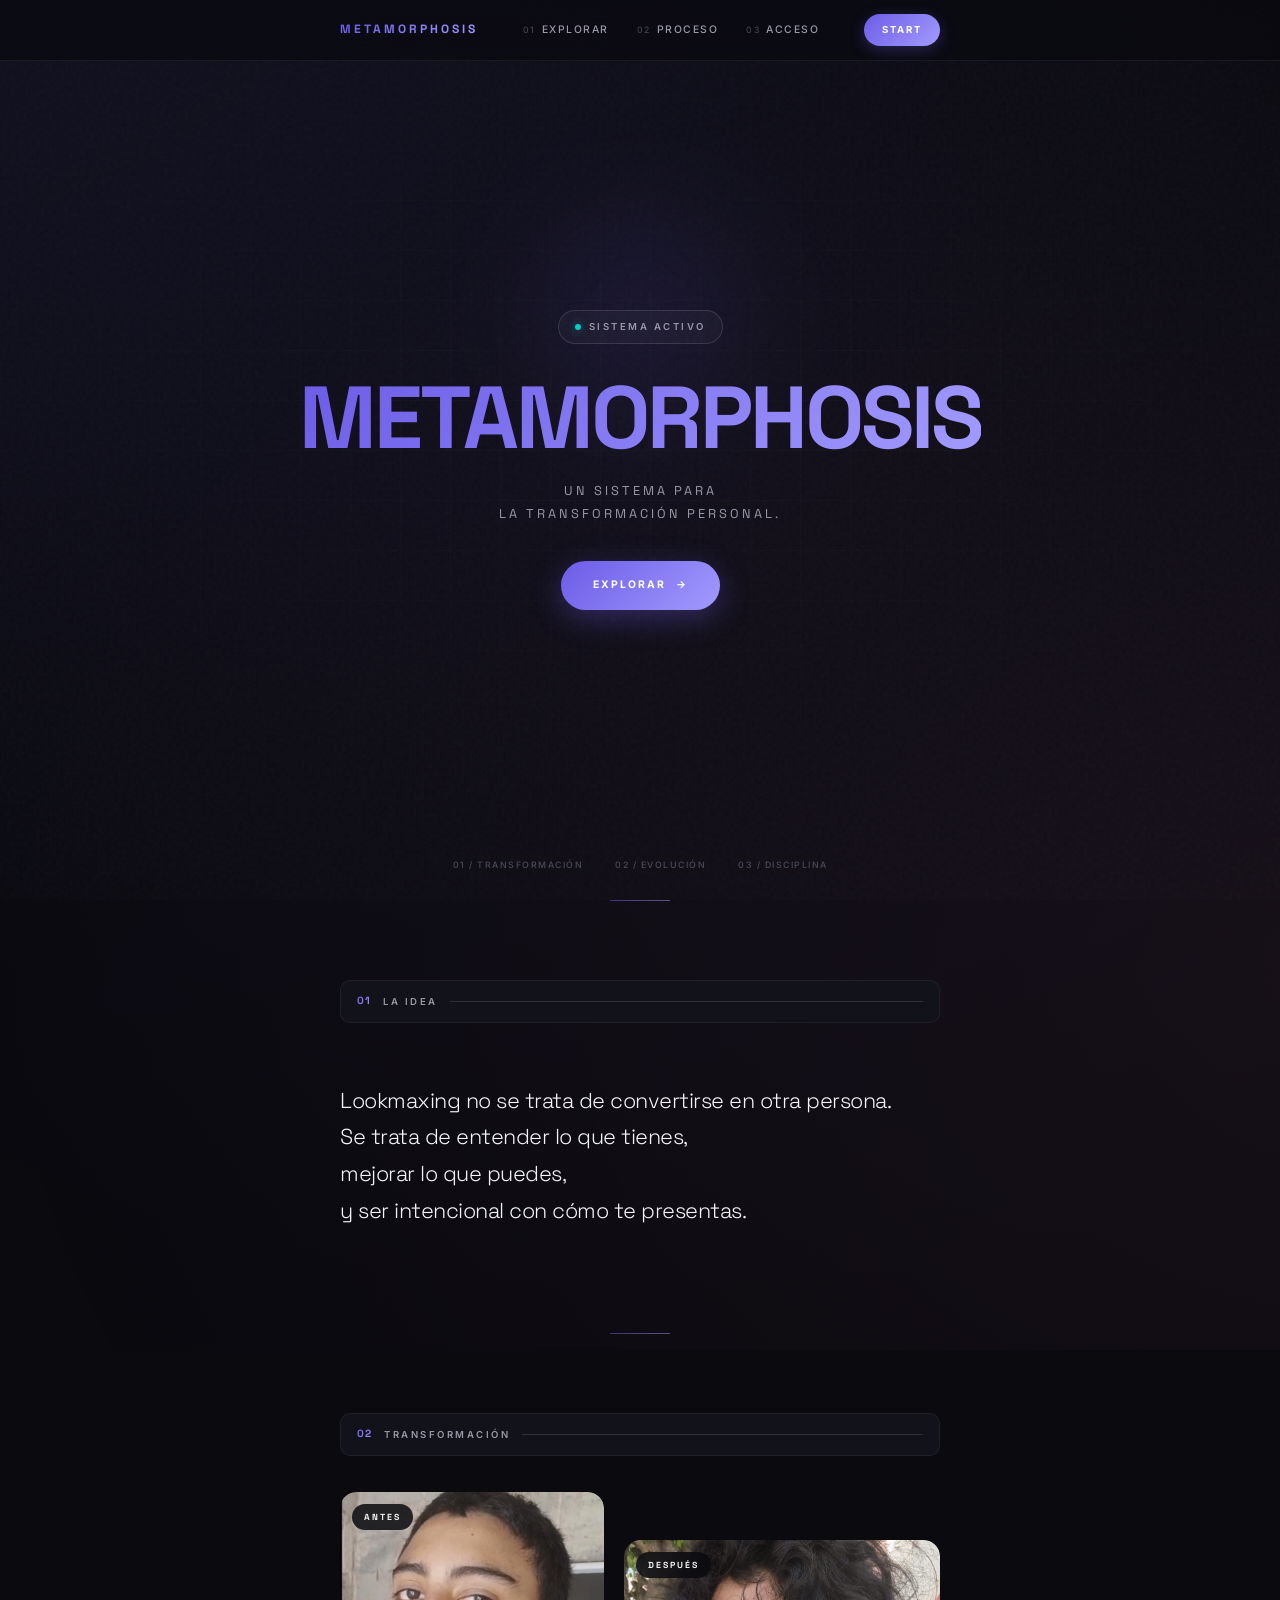
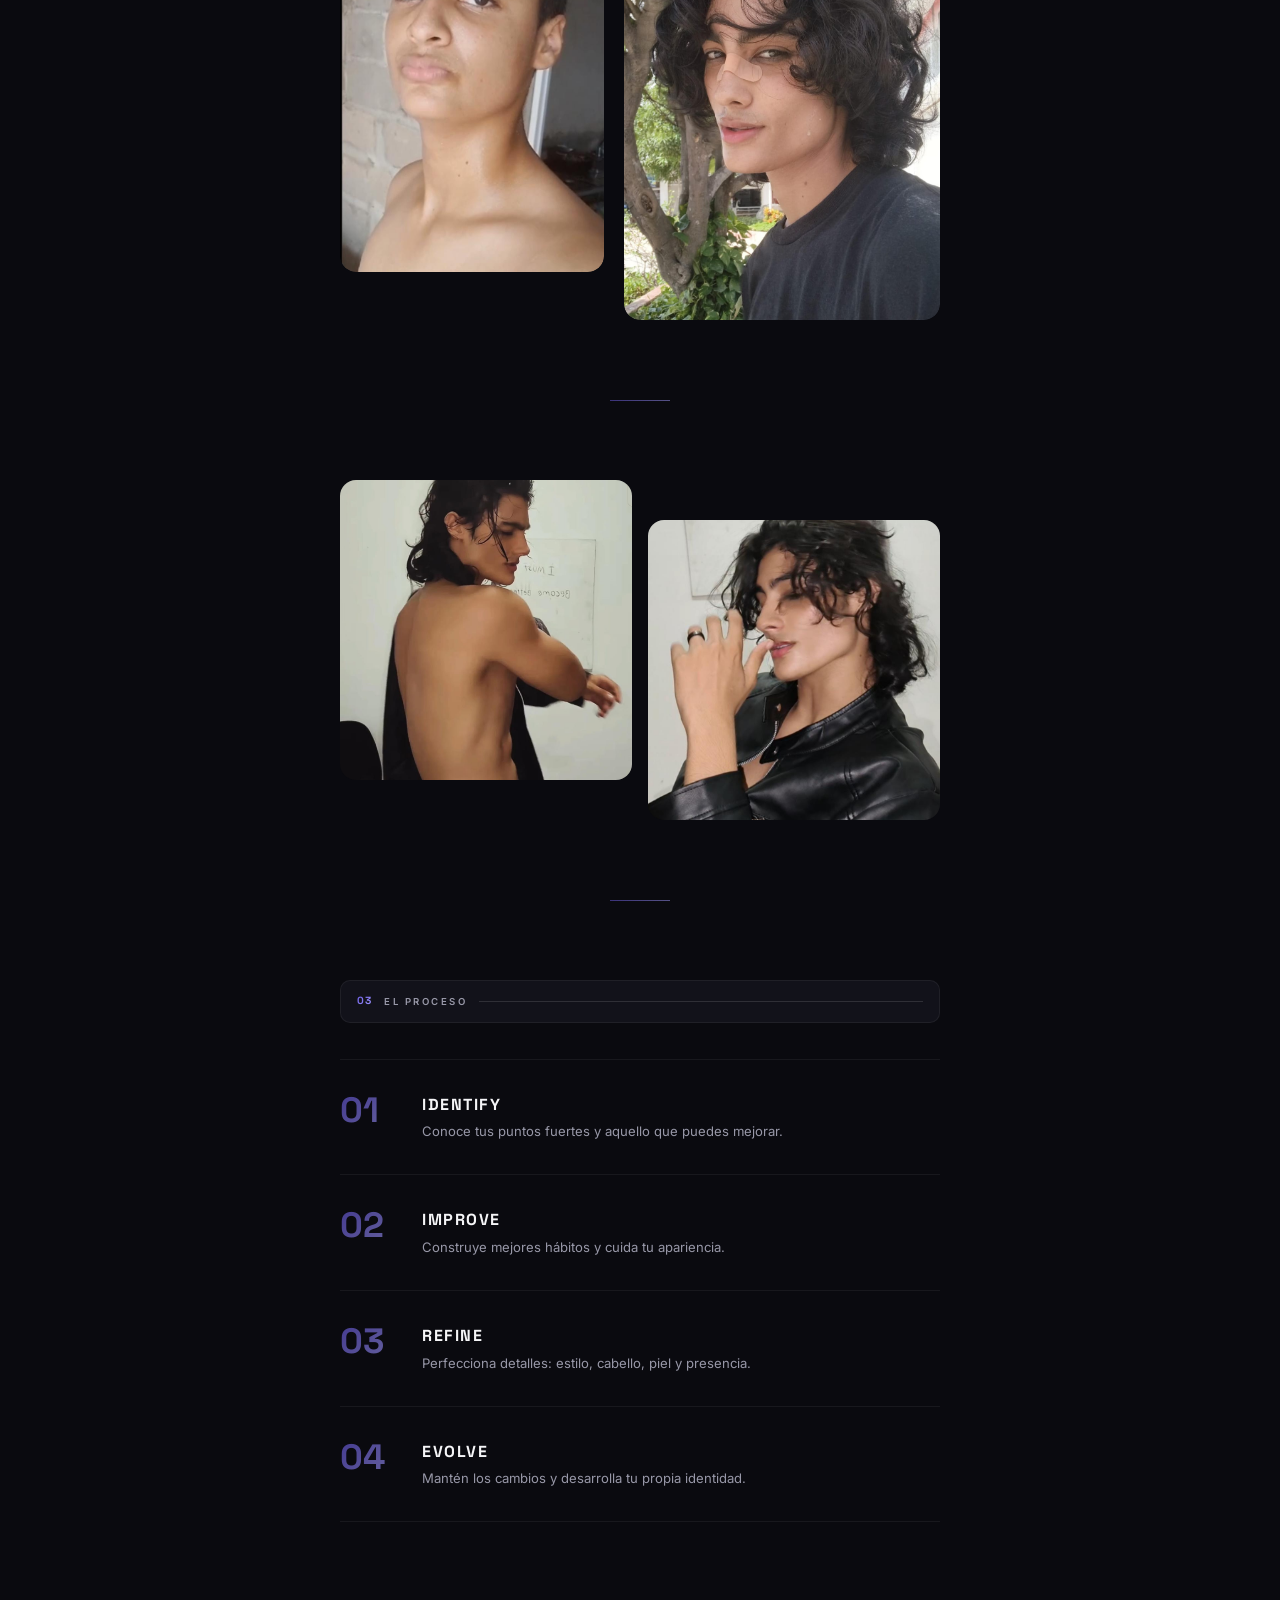
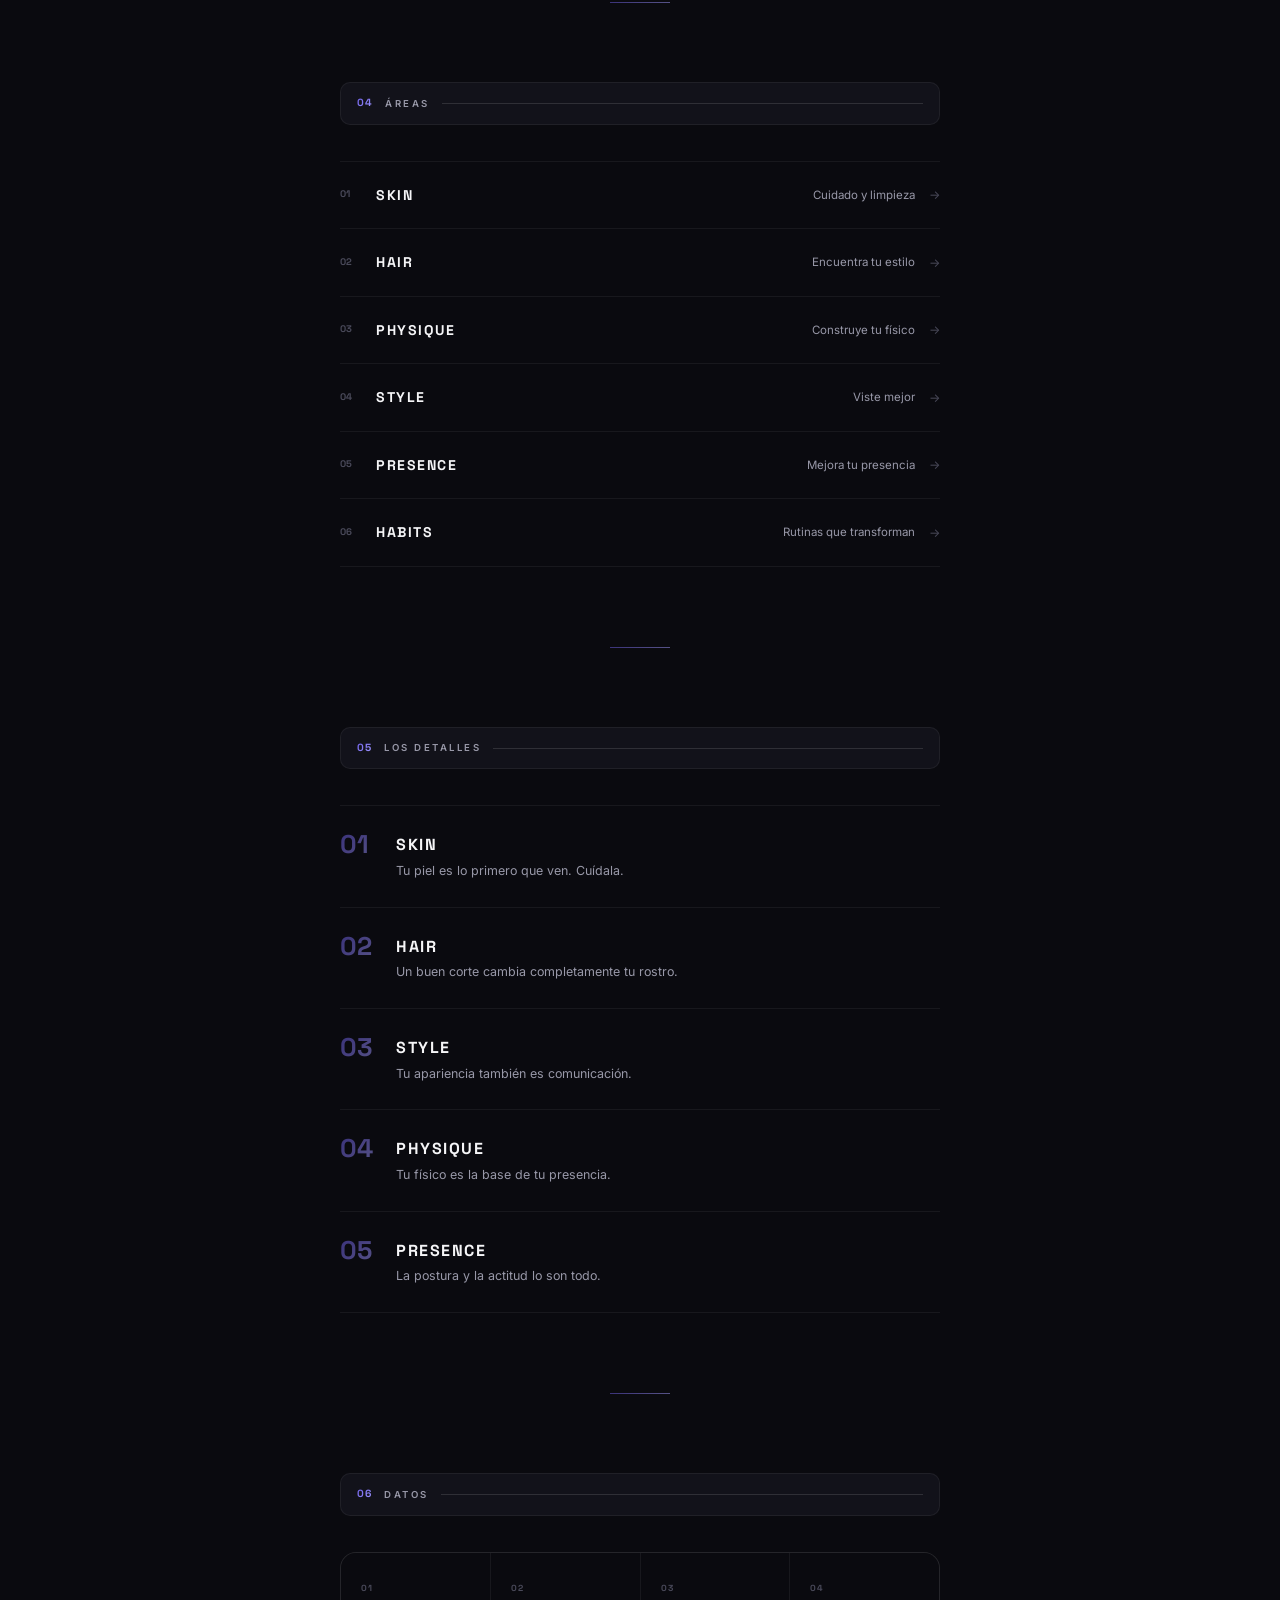
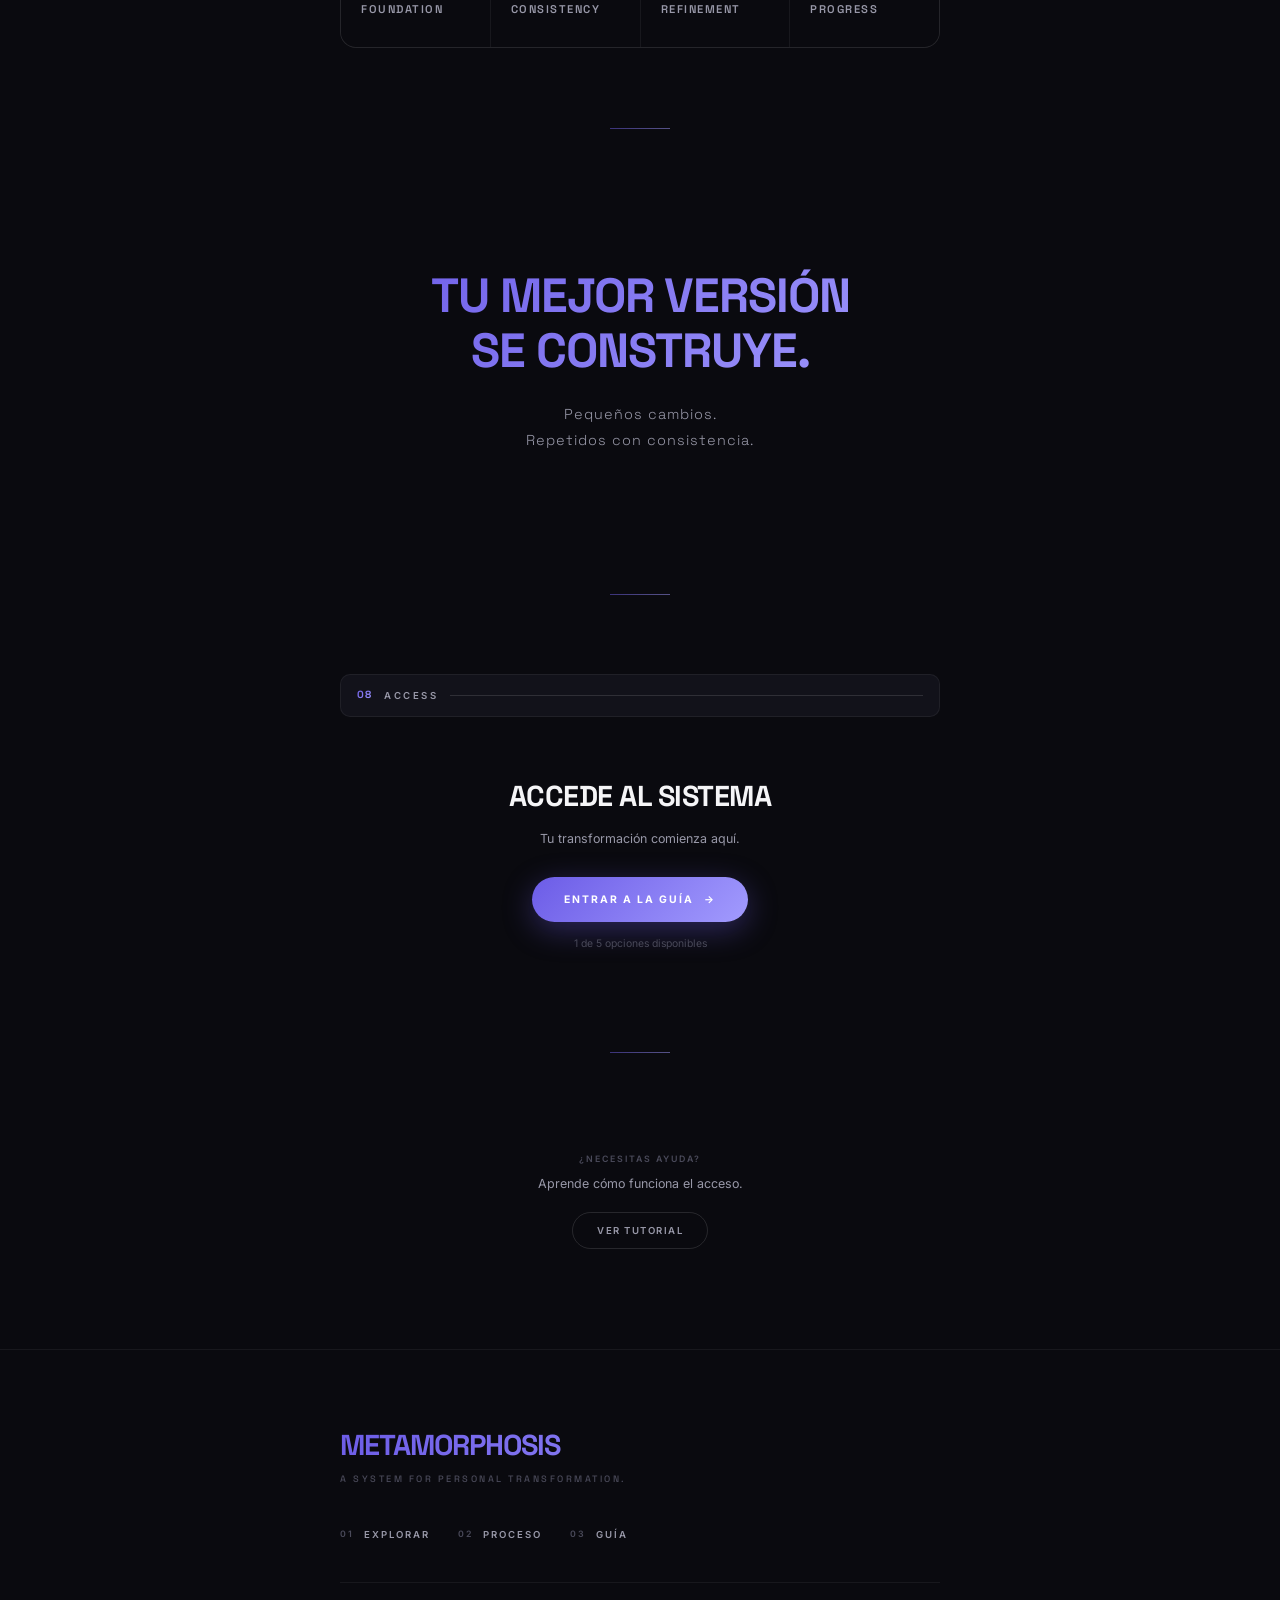
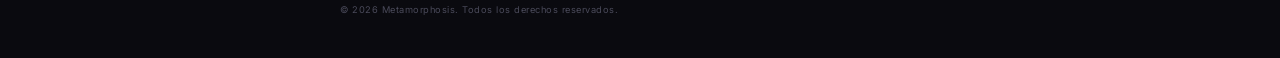
==== index.html @ 9958cfa9 "Add files via upload" ====
<!DOCTYPE html>
<html lang="es">
<head>
    <meta charset="UTF-8">
    <meta name="viewport" content="width=device-width, initial-scale=1.0">
    <title>Metamorphosis — A System for Personal Transformation</title>
    <link rel="preconnect" href="https://fonts.googleapis.com">
    <link rel="preconnect" href="https://fonts.gstatic.com" crossorigin>
    <link href="https://fonts.googleapis.com/css2?family=Inter:wght@300;400;500;600&family=Space+Grotesk:wght@300;400;500;600;700&display=swap" rel="stylesheet">
    <link rel="stylesheet" href="css/style.css">
</head>
<body>

    <!-- ========================================
         NAVEGACIÓN
    ======================================== -->
    <nav class="nav" id="navbar">
        <div class="nav-inner">
            <a href="#hero" class="nav-logo">METAMORPHOSIS</a>
            <div class="nav-links">
                <a href="#explore" class="nav-link"><span class="nav-num">01</span> EXPLORAR</a>
                <a href="#process" class="nav-link"><span class="nav-num">02</span> PROCESO</a>
                <a href="#access" class="nav-link"><span class="nav-num">03</span> ACCESO</a>
            </div>
            <a href="#access" class="nav-cta">START</a>
            <button class="nav-toggle" id="navToggle" aria-label="Menú">
                <span></span>
                <span></span>
            </button>
        </div>
    </nav>

    <!-- ========================================
         HERO
    ======================================== -->
    <header class="hero" id="hero">
        <div class="hero-atmosphere">
            <div class="hero-glow"></div>
            <div class="hero-grid"></div>
            <div class="hero-noise"></div>
        </div>
        <div class="hero-content">
            <div class="hero-status">
                <span class="status-dot"></span>
                <span class="status-text">SISTEMA ACTIVO</span>
            </div>
            <h1 class="hero-title">METAMORPHOSIS</h1>
            <p class="hero-subtitle">UN SISTEMA PARA<br>LA TRANSFORMACIÓN PERSONAL.</p>
            <a href="#explore" class="hero-cta">EXPLORAR<span class="cta-arrow">→</span></a>
        </div>
        <div class="hero-meta">
            <span class="hero-meta-item">01 / TRANSFORMACIÓN</span>
            <span class="hero-meta-item">02 / EVOLUCIÓN</span>
            <span class="hero-meta-item">03 / DISCIPLINA</span>
        </div>
    </header>

    <!-- ========================================
         01 / THE IDEA
    ======================================== -->
    <section class="section" id="idea">
        <div class="container">
            <div class="section-label">
                <span class="label-num">01</span>
                <span class="label-text">LA IDEA</span>
            </div>
            <div class="idea-content">
                <p class="idea-text">
                    Lookmaxing no se trata de convertirse en otra persona.<br>
                    Se trata de entender lo que tienes,<br>
                    mejorar lo que puedes,<br>
                    y ser intencional con cómo te presentas.
                </p>
            </div>
        </div>
    </section>

    <!-- ========================================
         02 / TRANSFORMACIÓN
    ======================================== -->
    <section class="section" id="transformacion">
        <div class="container">
            <div class="section-label">
                <span class="label-num">02</span>
                <span class="label-text">TRANSFORMACIÓN</span>
            </div>
            <div class="transform-editorial">
                <div class="transform-item transform-before">
                    <span class="transform-tag">ANTES</span>
                    <img src="assets/2.jpeg" alt="Antes" class="transform-img">
                </div>
                <div class="transform-item transform-after">
                    <span class="transform-tag">DESPUÉS</span>
                    <img src="assets/1.jpeg" alt="Después" class="transform-img">
                </div>
            </div>
        </div>
    </section>

    <!-- ========================================
         GALERÍA
    ======================================== -->
    <section class="section" id="galeria">
        <div class="container">
            <div class="gallery-editorial">
                <img src="assets/3.jpeg" alt="Detalle 1" class="gallery-img gallery-img-1">
                <img src="assets/4.jpeg" alt="Detalle 2" class="gallery-img gallery-img-2">
            </div>
        </div>
    </section>

    <!-- ========================================
         03 / THE PROCESS
    ======================================== -->
    <section class="section" id="process">
        <div class="container">
            <div class="section-label">
                <span class="label-num">03</span>
                <span class="label-text">EL PROCESO</span>
            </div>
            <div class="process-vertical">
                <div class="process-step">
                    <span class="step-num">01</span>
                    <div class="step-content">
                        <h3 class="step-name">IDENTIFY</h3>
                        <p class="step-desc">Conoce tus puntos fuertes y aquello que puedes mejorar.</p>
                    </div>
                </div>
                <div class="process-step">
                    <span class="step-num">02</span>
                    <div class="step-content">
                        <h3 class="step-name">IMPROVE</h3>
                        <p class="step-desc">Construye mejores hábitos y cuida tu apariencia.</p>
                    </div>
                </div>
                <div class="process-step">
                    <span class="step-num">03</span>
                    <div class="step-content">
                        <h3 class="step-name">REFINE</h3>
                        <p class="step-desc">Perfecciona detalles: estilo, cabello, piel y presencia.</p>
                    </div>
                </div>
                <div class="process-step">
                    <span class="step-num">04</span>
                    <div class="step-content">
                        <h3 class="step-name">EVOLVE</h3>
                        <p class="step-desc">Mantén los cambios y desarrolla tu propia identidad.</p>
                    </div>
                </div>
            </div>
        </div>
    </section>

    <!-- ========================================
         04 / ÁREAS
    ======================================== -->
    <section class="section" id="explore">
        <div class="container">
            <div class="section-label">
                <span class="label-num">04</span>
                <span class="label-text">ÁREAS</span>
            </div>
            <div class="areas-list">
                <a href="#access" class="area-item">
                    <span class="area-num">01</span>
                    <span class="area-name">SKIN</span>
                    <span class="area-desc">Cuidado y limpieza</span>
                    <span class="area-arrow">→</span>
                </a>
                <a href="#access" class="area-item">
                    <span class="area-num">02</span>
                    <span class="area-name">HAIR</span>
                    <span class="area-desc">Encuentra tu estilo</span>
                    <span class="area-arrow">→</span>
                </a>
                <a href="#access" class="area-item">
                    <span class="area-num">03</span>
                    <span class="area-name">PHYSIQUE</span>
                    <span class="area-desc">Construye tu físico</span>
                    <span class="area-arrow">→</span>
                </a>
                <a href="#access" class="area-item">
                    <span class="area-num">04</span>
                    <span class="area-name">STYLE</span>
                    <span class="area-desc">Viste mejor</span>
                    <span class="area-arrow">→</span>
                </a>
                <a href="#access" class="area-item">
                    <span class="area-num">05</span>
                    <span class="area-name">PRESENCE</span>
                    <span class="area-desc">Mejora tu presencia</span>
                    <span class="area-arrow">→</span>
                </a>
                <a href="#access" class="area-item">
                    <span class="area-num">06</span>
                    <span class="area-name">HABITS</span>
                    <span class="area-desc">Rutinas que transforman</span>
                    <span class="area-arrow">→</span>
                </a>
            </div>
        </div>
    </section>

    <!-- ========================================
         05 / THE DETAILS
    ======================================== -->
    <section class="section" id="details">
        <div class="container">
            <div class="section-label">
                <span class="label-num">05</span>
                <span class="label-text">LOS DETALLES</span>
            </div>
            <div class="details-list">
                <div class="detail-row">
                    <span class="detail-num">01</span>
                    <h3 class="detail-name">SKIN</h3>
                    <p class="detail-desc">Tu piel es lo primero que ven. Cuídala.</p>
                </div>
                <div class="detail-row">
                    <span class="detail-num">02</span>
                    <h3 class="detail-name">HAIR</h3>
                    <p class="detail-desc">Un buen corte cambia completamente tu rostro.</p>
                </div>
                <div class="detail-row">
                    <span class="detail-num">03</span>
                    <h3 class="detail-name">STYLE</h3>
                    <p class="detail-desc">Tu apariencia también es comunicación.</p>
                </div>
                <div class="detail-row">
                    <span class="detail-num">04</span>
                    <h3 class="detail-name">PHYSIQUE</h3>
                    <p class="detail-desc">Tu físico es la base de tu presencia.</p>
                </div>
                <div class="detail-row">
                    <span class="detail-num">05</span>
                    <h3 class="detail-name">PRESENCE</h3>
                    <p class="detail-desc">La postura y la actitud lo son todo.</p>
                </div>
            </div>
        </div>
    </section>

    <!-- ========================================
         06 / DATA
    ======================================== -->
    <section class="section" id="data">
        <div class="container">
            <div class="section-label">
                <span class="label-num">06</span>
                <span class="label-text">DATOS</span>
            </div>
            <div class="data-grid">
                <div class="data-item">
                    <span class="data-num">01</span>
                    <span class="data-name">FOUNDATION</span>
                </div>
                <div class="data-item">
                    <span class="data-num">02</span>
                    <span class="data-name">CONSISTENCY</span>
                </div>
                <div class="data-item">
                    <span class="data-num">03</span>
                    <span class="data-name">REFINEMENT</span>
                </div>
                <div class="data-item">
                    <span class="data-num">04</span>
                    <span class="data-name">PROGRESS</span>
                </div>
            </div>
        </div>
    </section>

    <!-- ========================================
         07 / MOTIVACIÓN
    ======================================== -->
    <section class="section motivacion" id="motivacion">
        <div class="container">
            <h2 class="motivacion-title">TU MEJOR VERSIÓN<br>SE CONSTRUYE.</h2>
            <p class="motivacion-sub">Pequeños cambios.<br>Repetidos con consistencia.</p>
        </div>
    </section>

    <!-- ========================================
         08 / ACCESS
    ======================================== -->
    <section class="section" id="access">
        <div class="container">
            <div class="section-label">
                <span class="label-num">08</span>
                <span class="label-text">ACCESS</span>
            </div>
            <div class="access-block">
                <h2 class="access-title">ACCEDE AL SISTEMA</h2>
                <p class="access-sub">Tu transformación comienza aquí.</p>
                <button class="btn-access" id="unlockBtn">
                    ENTRAR A LA GUÍA <span class="btn-arrow">→</span>
                </button>
                <p class="access-note"><span id="currentOption">1</span> de 5 opciones disponibles</p>
            </div>
        </div>
    </section>

    <!-- ========================================
         VIDEO TUTORIAL
    ======================================== -->
    <section class="section" id="tutorial">
        <div class="container">
            <div class="tutorial-block">
                <span class="tutorial-label">¿NECESITAS AYUDA?</span>
                <p class="tutorial-text">Aprende cómo funciona el acceso.</p>
                <button class="btn-tutorial">VER TUTORIAL</button>
            </div>
        </div>
    </section>

    <!-- ========================================
         ACCESS OVERLAY
    ======================================== -->
    <div class="access-overlay" id="accessOverlay">
        <div class="overlay-card">
            <h2 class="overlay-title">🔒 CONTENIDO BLOQUEADO</h2>
            <p class="overlay-text">Tu guía está lista para ti.</p>
            <p class="overlay-text">Completa los 5 patrocinadores para desbloquear tu guía <strong>GRATUITA</strong>.</p>
            
            <div class="progress-bar">
                <div class="progress-fill" id="progressFill"></div>
                <span class="progress-text" id="progressText">0 / 5</span>
            </div>
            
            <div class="overlay-options" id="accessOptions"></div>
            
            <button class="btn-access" id="unlockBtn">
                🔒 COMPLETAR PATROCINADORES
            </button>
        </div>
    </div>

    <!-- ========================================
         FOOTER
    ======================================== -->
    <footer class="footer">
        <div class="container">
            <div class="footer-brand">
                <h2 class="footer-logo">METAMORPHOSIS</h2>
                <p class="footer-tagline">A SYSTEM FOR PERSONAL TRANSFORMATION.</p>
            </div>
            <div class="footer-links">
                <a href="#explore" class="footer-link"><span class="footer-num">01</span> EXPLORAR</a>
                <a href="#process" class="footer-link"><span class="footer-num">02</span> PROCESO</a>
                <a href="#access" class="footer-link"><span class="footer-num">03</span> GUÍA</a>
            </div>
            <div class="footer-bottom">
                <p>© 2026 Metamorphosis. Todos los derechos reservados.</p>
            </div>
        </div>
    </footer>

    <script src="js/app.js"></script>
</body>
</html>
---- css/style.css ----
/* ========================================
   METAMORPHOSIS — A SYSTEM FOR PERSONAL TRANSFORMATION
   Mobile-First / Youthful / Elegant
   ======================================== */

*, *::before, *::after {
    margin: 0;
    padding: 0;
    box-sizing: border-box;
}

:root {
    --bg: #0a0a0f;
    --bg-soft: #12121a;
    --bg-card: #1a1a25;
    --text: #f5f5f7;
    --text-dim: #9898a8;
    --text-faint: #4a4a5a;
    --accent: #6c5ce7;
    --accent-glow: rgba(108, 92, 231, 0.15);
    --accent-warm: #fd79a8;
    --accent-gradient: linear-gradient(135deg, #6c5ce7 0%, #a29bfe 100%);
    --line: rgba(255, 255, 255, 0.06);
    --line-strong: rgba(255, 255, 255, 0.12);
    --ease: cubic-bezier(0.22, 1, 0.36, 1);
    --font-body: 'Inter', -apple-system, BlinkMacSystemFont, sans-serif;
    --font-display: 'Space Grotesk', var(--font-body);
    --radius: 16px;
    --radius-sm: 10px;
}

html {
    scroll-behavior: smooth;
    font-size: 16px;
}

body {
    font-family: var(--font-body);
    background: var(--bg);
    color: var(--text);
    line-height: 1.6;
    -webkit-font-smoothing: antialiased;
    -moz-osx-font-smoothing: grayscale;
    overflow-x: hidden;
    position: relative;
}

body::before {
    content: '';
    position: fixed;
    top: -50%;
    left: -50%;
    width: 200%;
    height: 200%;
    background: 
        radial-gradient(ellipse at 20% 20%, rgba(108, 92, 231, 0.08) 0%, transparent 50%),
        radial-gradient(ellipse at 80% 80%, rgba(253, 121, 168, 0.05) 0%, transparent 50%),
        radial-gradient(ellipse at 50% 50%, rgba(108, 92, 231, 0.03) 0%, transparent 70%);
    pointer-events: none;
    z-index: -1;
}

::selection {
    background: var(--accent);
    color: #fff;
}

img {
    max-width: 100%;
    display: block;
}

a {
    color: inherit;
    text-decoration: none;
}

button {
    font-family: inherit;
    cursor: pointer;
    border: none;
    background: none;
    color: inherit;
}

.container {
    max-width: 100%;
    margin: 0 auto;
    padding: 0 20px;
}

/* ========================================
   NAV — Glassmorphism Juvenil
   ======================================== */
.nav {
    position: fixed;
    top: 0;
    left: 0;
    right: 0;
    z-index: 100;
    background: rgba(10, 10, 15, 0.75);
    backdrop-filter: blur(20px) saturate(1.5);
    -webkit-backdrop-filter: blur(20px) saturate(1.5);
    border-bottom: 1px solid var(--line);
    transition: transform 0.4s var(--ease), opacity 0.4s var(--ease);
}

.nav.hidden {
    transform: translateY(-100%);
    opacity: 0;
}

.nav-inner {
    max-width: 100%;
    margin: 0 auto;
    padding: 0 20px;
    display: flex;
    align-items: center;
    justify-content: space-between;
    height: 60px;
}

.nav-logo {
    font-family: var(--font-display);
    font-size: 0.75rem;
    font-weight: 700;
    letter-spacing: 3px;
    background: var(--accent-gradient);
    -webkit-background-clip: text;
    -webkit-text-fill-color: transparent;
    background-clip: text;
}

.nav-links {
    display: none;
    align-items: center;
    gap: 28px;
}

.nav-link {
    font-size: 0.65rem;
    font-weight: 500;
    letter-spacing: 1.5px;
    color: var(--text-dim);
    transition: color 0.2s;
    display: flex;
    align-items: center;
    gap: 6px;
}

.nav-link:hover {
    color: var(--text);
}

.nav-num {
    font-size: 0.55rem;
    color: var(--text-faint);
    font-weight: 400;
}

.nav-cta {
    font-size: 0.6rem;
    font-weight: 700;
    letter-spacing: 2px;
    color: #fff;
    background: var(--accent-gradient);
    padding: 8px 18px;
    border-radius: 100px;
    transition: opacity 0.2s, transform 0.2s var(--ease);
    box-shadow: 0 4px 15px rgba(108, 92, 231, 0.3);
}

.nav-cta:hover {
    opacity: 0.9;
    transform: translateY(-1px);
}

.nav-toggle {
    display: flex;
    flex-direction: column;
    gap: 5px;
    padding: 8px;
    z-index: 101;
}

.nav-toggle span {
    display: block;
    width: 22px;
    height: 2px;
    background: var(--text);
    border-radius: 2px;
    transition: transform 0.3s var(--ease), opacity 0.3s var(--ease);
}

.nav-toggle.active span:nth-child(1) {
    transform: translateY(3.5px) rotate(45deg);
}

.nav-toggle.active span:nth-child(2) {
    transform: translateY(-3px) rotate(-45deg);
}

/* ========================================
   HERO — Impacto Visual Juvenil
   ======================================== */
.hero {
    min-height: 100vh;
    display: flex;
    flex-direction: column;
    align-items: center;
    justify-content: center;
    position: relative;
    overflow: hidden;
    padding: 100px 0 80px;
}

.hero-atmosphere {
    position: absolute;
    inset: 0;
    pointer-events: none;
}

.hero-glow {
    position: absolute;
    top: 35%;
    left: 50%;
    transform: translate(-50%, -50%);
    width: 350px;
    height: 350px;
    background: radial-gradient(ellipse, rgba(108, 92, 231, 0.12) 0%, transparent 65%);
    filter: blur(40px);
}

.hero-grid {
    position: absolute;
    inset: 0;
    background-image:
        linear-gradient(rgba(255,255,255,0.015) 1px, transparent 1px),
        linear-gradient(90deg, rgba(255,255,255,0.015) 1px, transparent 1px);
    background-size: 50px 50px;
    mask-image: radial-gradient(ellipse 70% 50% at 50% 45%, black 20%, transparent 80%);
    -webkit-mask-image: radial-gradient(ellipse 70% 50% at 50% 45%, black 20%, transparent 80%);
}

.hero-noise {
    position: absolute;
    inset: 0;
    opacity: 0.03;
    background-image: url("data:image/svg+xml,%3Csvg viewBox='0 0 256 256' xmlns='http://www.w3.org/2000/svg'%3E%3Cfilter id='n'%3E%3CfeTurbulence type='fractalNoise' baseFrequency='0.85' numOctaves='4' stitchTiles='stitch'/%3E%3C/filter%3E%3Crect width='100%25' height='100%25' filter='url(%23n)'/%3E%3C/svg%3E");
}

.hero-content {
    position: relative;
    z-index: 1;
    text-align: center;
    padding: 0 20px;
}

.hero-status {
    display: inline-flex;
    align-items: center;
    gap: 8px;
    margin-bottom: 32px;
    padding: 8px 16px;
    border: 1px solid var(--line-strong);
    border-radius: 100px;
    background: rgba(255, 255, 255, 0.03);
}

.status-dot {
    width: 6px;
    height: 6px;
    background: #00cec9;
    border-radius: 50%;
    animation: blink 2s ease-in-out infinite;
    box-shadow: 0 0 8px rgba(0, 206, 201, 0.5);
}

@keyframes blink {
    0%, 100% { opacity: 1; }
    50% { opacity: 0.3; }
}

.status-text {
    font-size: 0.6rem;
    font-weight: 600;
    letter-spacing: 2.5px;
    color: var(--text-dim);
}

.hero-title {
    font-family: var(--font-display);
    font-size: clamp(2.8rem, 12vw, 5rem);
    font-weight: 700;
    line-height: 0.95;
    letter-spacing: -2px;
    margin-bottom: 20px;
    background: var(--accent-gradient);
    -webkit-background-clip: text;
    -webkit-text-fill-color: transparent;
    background-clip: text;
}

.hero-subtitle {
    font-family: var(--font-display);
    font-size: clamp(0.7rem, 2.5vw, 0.85rem);
    font-weight: 400;
    letter-spacing: 3px;
    color: var(--text-dim);
    line-height: 1.8;
    margin-bottom: 36px;
}

.hero-cta {
    display: inline-flex;
    align-items: center;
    gap: 10px;
    font-size: 0.65rem;
    font-weight: 700;
    letter-spacing: 2px;
    color: #fff;
    padding: 16px 32px;
    background: var(--accent-gradient);
    border-radius: 100px;
    transition: transform 0.25s var(--ease), box-shadow 0.25s;
    box-shadow: 0 8px 30px rgba(108, 92, 231, 0.35);
}

.hero-cta:hover {
    transform: translateY(-2px);
    box-shadow: 0 12px 40px rgba(108, 92, 231, 0.45);
}

.cta-arrow {
    transition: transform 0.25s var(--ease);
}

.hero-cta:hover .cta-arrow {
    transform: translateX(4px);
}

.hero-meta {
    position: absolute;
    bottom: 28px;
    left: 50%;
    transform: translateX(-50%);
    display: flex;
    gap: 20px;
}

.hero-meta-item {
    font-size: 0.55rem;
    font-weight: 500;
    letter-spacing: 1.5px;
    color: var(--text-faint);
}

/* ========================================
   SECTION LABEL
   ======================================== */
.section {
    padding: 64px 0;
    position: relative;
}

.section::before {
    content: '';
    position: absolute;
    top: 0;
    left: 50%;
    transform: translateX(-50%);
    width: 60px;
    height: 1px;
    background: var(--accent-gradient);
    opacity: 0.5;
}

.section-label {
    display: flex;
    align-items: center;
    gap: 12px;
    margin-bottom: 36px;
    padding: 12px 16px;
    background: var(--bg-soft);
    border: 1px solid var(--line);
    border-radius: var(--radius-sm);
}

.label-num {
    font-family: var(--font-display);
    font-size: 0.65rem;
    font-weight: 700;
    background: var(--accent-gradient);
    -webkit-background-clip: text;
    -webkit-text-fill-color: transparent;
    background-clip: text;
    letter-spacing: 1px;
}

.label-text {
    font-size: 0.6rem;
    font-weight: 600;
    letter-spacing: 2.5px;
    color: var(--text-dim);
}

.section-label::after {
    content: '';
    flex: 1;
    height: 1px;
    background: var(--line-strong);
}

/* ========================================
   01 / THE IDEA
   ======================================== */
.idea-content {
    padding: 24px 0;
}

.idea-text {
    font-family: var(--font-display);
    font-size: clamp(1.1rem, 4.5vw, 1.35rem);
    font-weight: 300;
    line-height: 1.7;
    letter-spacing: -0.5px;
    color: var(--text);
}

/* ========================================
   02 / TRANSFORMACIÓN
   ======================================== */
.transform-editorial {
    display: flex;
    flex-direction: column;
    gap: 20px;
}

.transform-item {
    position: relative;
    overflow: hidden;
    border-radius: var(--radius);
}

.transform-before {
    max-width: 85%;
    align-self: flex-start;
}

.transform-after {
    max-width: 85%;
    align-self: flex-end;
    margin-top: -30px;
}

.transform-tag {
    position: absolute;
    top: 12px;
    left: 12px;
    z-index: 2;
    font-family: var(--font-display);
    font-size: 0.55rem;
    font-weight: 700;
    letter-spacing: 2px;
    padding: 6px 12px;
    background: rgba(10, 10, 15, 0.85);
    color: var(--text);
    border-radius: 100px;
    backdrop-filter: blur(8px);
    -webkit-backdrop-filter: blur(8px);
}

.transform-img {
    width: 100%;
    aspect-ratio: 3 / 4;
    object-fit: cover;
    border-radius: var(--radius);
}

/* ========================================
   GALERÍA
   ======================================== */
.gallery-editorial {
    display: grid;
    grid-template-columns: 1fr 1fr;
    gap: 12px;
}

.gallery-img {
    width: 100%;
    height: 200px;
    object-fit: cover;
    border-radius: var(--radius);
}

.gallery-img-2 {
    margin-top: 28px;
}

/* ========================================
   03 / THE PROCESS
   ======================================== */
.process-vertical {
    display: flex;
    flex-direction: column;
    gap: 0;
}

.process-step {
    display: flex;
    align-items: flex-start;
    gap: 20px;
    padding: 24px 0;
    border-bottom: 1px solid var(--line);
    opacity: 0;
    transform: translateY(20px);
    transition: opacity 0.6s var(--ease), transform 0.6s var(--ease);
    position: relative;
}

.process-step::before {
    content: '';
    position: absolute;
    left: 0;
    top: 0;
    width: 3px;
    height: 0;
    background: var(--accent-gradient);
    border-radius: 0 3px 3px 0;
    transition: height 0.4s var(--ease);
}

.process-step:hover::before {
    height: 100%;
}

.process-step.visible {
    opacity: 1;
    transform: translateY(0);
}

.process-step:first-child {
    border-top: 1px solid var(--line);
}

.step-num {
    font-family: var(--font-display);
    font-size: 1.8rem;
    font-weight: 700;
    background: var(--accent-gradient);
    -webkit-background-clip: text;
    -webkit-text-fill-color: transparent;
    background-clip: text;
    line-height: 1;
    flex-shrink: 0;
    width: 44px;
    opacity: 0.6;
    transition: opacity 0.3s;
}

.process-step:hover .step-num {
    opacity: 1;
}

.step-content {
    flex: 1;
}

.step-name {
    font-family: var(--font-display);
    font-size: 0.95rem;
    font-weight: 700;
    letter-spacing: 1.5px;
    margin-bottom: 4px;
    color: var(--text);
}

.step-desc {
    font-size: 0.78rem;
    color: var(--text-dim);
    line-height: 1.6;
}

/* ========================================
   04 / ÁREAS
   ======================================== */
.areas-list {
    display: flex;
    flex-direction: column;
}

.area-item {
    display: flex;
    align-items: center;
    gap: 14px;
    padding: 18px 0;
    border-bottom: 1px solid var(--line);
    transition: padding-left 0.3s var(--ease);
    position: relative;
}

.area-item::after {
    content: '';
    position: absolute;
    bottom: 0;
    left: 0;
    width: 0;
    height: 1px;
    background: var(--accent-gradient);
    transition: width 0.4s var(--ease);
}

.area-item:hover::after {
    width: 100%;
}

.area-item:first-child {
    border-top: 1px solid var(--line);
}

.area-item:hover {
    padding-left: 10px;
}

.area-num {
    font-family: var(--font-display);
    font-size: 0.6rem;
    font-weight: 700;
    color: var(--text-faint);
    width: 22px;
    flex-shrink: 0;
}

.area-name {
    font-family: var(--font-display);
    font-size: 0.8rem;
    font-weight: 700;
    letter-spacing: 1.5px;
    color: var(--text);
    flex: 1;
}

.area-desc {
    font-size: 0.68rem;
    color: var(--text-dim);
    flex: 1;
    text-align: right;
}

.area-arrow {
    font-size: 0.75rem;
    color: var(--text-faint);
    transition: transform 0.3s var(--ease), color 0.3s;
    flex-shrink: 0;
}

.area-item:hover .area-arrow {
    transform: translateX(4px);
    color: var(--accent);
}

/* ========================================
   05 / THE DETAILS
   ======================================== */
.details-list {
    display: flex;
    flex-direction: column;
}

.detail-row {
    display: grid;
    grid-template-columns: 36px 1fr;
    grid-template-rows: auto auto;
    column-gap: 16px;
    padding: 20px 0;
    border-bottom: 1px solid var(--line);
    transition: background 0.3s;
}

.detail-row:hover {
    background: rgba(108, 92, 231, 0.03);
}

.detail-row:first-child {
    border-top: 1px solid var(--line);
}

.detail-num {
    grid-row: 1 / 3;
    font-family: var(--font-display);
    font-size: 1.3rem;
    font-weight: 700;
    background: var(--accent-gradient);
    -webkit-background-clip: text;
    -webkit-text-fill-color: transparent;
    background-clip: text;
    line-height: 1;
    align-self: start;
    opacity: 0.5;
}

.detail-name {
    font-family: var(--font-display);
    font-size: 0.9rem;
    font-weight: 700;
    letter-spacing: 1.5px;
    color: var(--text);
    margin-bottom: 4px;
}

.detail-desc {
    font-size: 0.75rem;
    color: var(--text-dim);
    line-height: 1.5;
}

/* ========================================
   06 / DATA
   ======================================== */
.data-grid {
    display: grid;
    grid-template-columns: 1fr 1fr;
    gap: 1px;
    background: var(--line);
    border: 1px solid var(--line);
    border-radius: var(--radius);
    overflow: hidden;
}

.data-item {
    background: var(--bg);
    padding: 24px 18px;
    display: flex;
    flex-direction: column;
    gap: 6px;
    transition: background 0.3s, transform 0.3s var(--ease);
}

.data-item:hover {
    background: var(--bg-card);
    transform: translateY(-2px);
}

.data-num {
    font-family: var(--font-display);
    font-size: 0.55rem;
    font-weight: 700;
    color: var(--text-faint);
    letter-spacing: 1px;
}

.data-name {
    font-family: var(--font-display);
    font-size: 0.7rem;
    font-weight: 600;
    letter-spacing: 1.5px;
    color: var(--text-dim);
}

/* ========================================
   07 / MOTIVACIÓN
   ======================================== */
.motivacion {
    padding: 100px 0;
    text-align: center;
}

.motivacion-title {
    font-family: var(--font-display);
    font-size: clamp(1.6rem, 7vw, 2.5rem);
    font-weight: 700;
    line-height: 1.15;
    letter-spacing: -1px;
    margin-bottom: 24px;
    background: var(--accent-gradient);
    -webkit-background-clip: text;
    -webkit-text-fill-color: transparent;
    background-clip: text;
    opacity: 0;
    transform: translateY(25px);
    transition: opacity 0.7s var(--ease), transform 0.7s var(--ease);
}

.motivacion-title.visible {
    opacity: 1;
    transform: translateY(0);
}

.motivacion-sub {
    font-family: var(--font-display);
    font-size: clamp(0.8rem, 3vw, 0.95rem);
    font-weight: 300;
    letter-spacing: 1px;
    color: var(--text-dim);
    line-height: 1.8;
    opacity: 0;
    transform: translateY(15px);
    transition: opacity 0.7s var(--ease) 0.15s, transform 0.7s var(--ease) 0.15s;
}

.motivacion-sub.visible {
    opacity: 1;
    transform: translateY(0);
}

/* ========================================
   08 / ACCESS
   ======================================== */
.access-block {
    text-align: center;
    padding: 20px 0;
}

.access-title {
    font-family: var(--font-display);
    font-size: clamp(1.2rem, 5vw, 1.6rem);
    font-weight: 700;
    letter-spacing: -0.5px;
    margin-bottom: 10px;
    color: var(--text);
}

.access-sub {
    font-size: 0.78rem;
    color: var(--text-dim);
    margin-bottom: 28px;
}

.btn-access {
    display: inline-flex;
    align-items: center;
    gap: 10px;
    font-size: 0.65rem;
    font-weight: 700;
    letter-spacing: 2px;
    color: #fff;
    background: var(--accent-gradient);
    padding: 16px 32px;
    border-radius: 100px;
    transition: transform 0.2s var(--ease), box-shadow 0.2s;
    box-shadow: 0 8px 30px rgba(108, 92, 231, 0.35);
}

.btn-access:hover {
    transform: translateY(-2px);
    box-shadow: 0 12px 40px rgba(108, 92, 231, 0.45);
}

.btn-arrow {
    transition: transform 0.25s var(--ease);
}

.btn-access:hover .btn-arrow {
    transform: translateX(4px);
}

.access-note {
    margin-top: 14px;
    font-size: 0.65rem;
    color: var(--text-faint);
}

/* ========================================
   TUTORIAL
   ======================================== */
.tutorial-block {
    text-align: center;
    padding: 20px 0;
}

.tutorial-label {
    font-size: 0.55rem;
    font-weight: 600;
    letter-spacing: 2px;
    color: var(--text-faint);
    display: block;
    margin-bottom: 8px;
}

.tutorial-text {
    font-size: 0.78rem;
    color: var(--text-dim);
    margin-bottom: 18px;
}

.btn-tutorial {
    display: inline-flex;
    align-items: center;
    gap: 8px;
    font-size: 0.6rem;
    font-weight: 600;
    letter-spacing: 1.5px;
    color: var(--text-dim);
    padding: 12px 24px;
    border: 1px solid var(--line-strong);
    border-radius: 100px;
    transition: color 0.2s, border-color 0.2s, background 0.2s;
}

.btn-tutorial:hover {
    color: var(--text);
    border-color: var(--accent);
    background: var(--accent-glow);
}

/* ========================================
   ACCESS OVERLAY
   ======================================== */
.access-overlay {
    position: fixed;
    inset: 0;
    z-index: 200;
    background: rgba(0, 0, 0, 0.92);
    display: none;
    align-items: center;
    justify-content: center;
    padding: 20px;
    backdrop-filter: blur(16px);
    -webkit-backdrop-filter: blur(16px);
}

.access-overlay.active {
    display: flex;
}

.overlay-card {
    background: var(--bg-soft);
    border: 1px solid var(--line-strong);
    border-radius: var(--radius);
    padding: 36px 24px;
    text-align: center;
    max-width: 340px;
    width: 100%;
    position: relative;
    overflow: hidden;
}

.overlay-card::before {
    content: '';
    position: absolute;
    top: 0;
    left: 0;
    right: 0;
    height: 3px;
    background: var(--accent-gradient);
}

.overlay-title {
    font-family: var(--font-display);
    font-size: 0.85rem;
    font-weight: 700;
    letter-spacing: 1px;
    margin-bottom: 14px;
    color: var(--text);
}

.overlay-text {
    font-size: 0.75rem;
    color: var(--text-dim);
    margin-bottom: 6px;
}

.overlay-text strong {
    color: var(--accent);
    font-weight: 700;
}

.progress-bar {
    width: 100%;
    height: 8px;
    background: var(--bg);
    border-radius: 100px;
    margin: 24px 0 8px;
    position: relative;
    overflow: hidden;
}

.progress-fill {
    height: 100%;
    background: var(--accent-gradient);
    border-radius: 100px;
    transition: width 0.5s var(--ease);
    width: 0%;
}

.progress-text {
    display: block;
    font-size: 0.65rem;
    color: var(--text-dim);
    margin-bottom: 20px;
    font-weight: 600;
}

.overlay-options {
    display: flex;
    flex-direction: column;
    gap: 10px;
    margin-top: 0;
    margin-bottom: 24px;
}

.overlay-option {
    display: flex;
    align-items: center;
    justify-content: space-between;
    padding: 14px 16px;
    background: var(--bg);
    border: 1px solid var(--line);
    border-radius: var(--radius-sm);
    color: var(--text);
    font-size: 0.7rem;
    font-weight: 600;
    letter-spacing: 0.5px;
    cursor: pointer;
    transition: border-color 0.2s, background 0.2s;
    text-decoration: none;
}

.overlay-option:hover {
    border-color: var(--accent);
    background: var(--accent-glow);
}

.overlay-option.completed {
    border-color: #00cec9;
    background: rgba(0, 206, 201, 0.1);
    pointer-events: none;
}

.overlay-option.completed .status {
    color: #00cec9;
}

.btn-access.unlocked {
    background: linear-gradient(135deg, #00cec9 0%, #00b894 100%);
    animation: pulse 2s infinite;
}

@keyframes pulse {
    0%, 100% { box-shadow: 0 0 0 0 rgba(0, 206, 201, 0.4); }
    50% { box-shadow: 0 0 0 10px rgba(0, 206, 201, 0); }
}

/* ========================================
   FOOTER
   ======================================== */
.footer {
    padding: 64px 0 32px;
    border-top: 1px solid var(--line);
}

.footer-brand {
    margin-bottom: 40px;
}

.footer-logo {
    font-family: var(--font-display);
    font-size: clamp(1.3rem, 5.5vw, 1.8rem);
    font-weight: 700;
    letter-spacing: -1px;
    line-height: 1.1;
    margin-bottom: 10px;
    background: var(--accent-gradient);
    -webkit-background-clip: text;
    -webkit-text-fill-color: transparent;
    background-clip: text;
}

.footer-tagline {
    font-family: var(--font-display);
    font-size: 0.58rem;
    font-weight: 500;
    letter-spacing: 2.5px;
    color: var(--text-faint);
}

.footer-links {
    display: flex;
    flex-direction: column;
    gap: 12px;
    margin-bottom: 40px;
}

.footer-link {
    display: flex;
    align-items: center;
    gap: 10px;
    font-size: 0.6rem;
    font-weight: 600;
    letter-spacing: 2px;
    color: var(--text-dim);
    transition: color 0.2s;
}

.footer-link:hover {
    color: var(--text);
}

.footer-num {
    font-size: 0.55rem;
    color: var(--text-faint);
}

.footer-bottom {
    padding-top: 20px;
    border-top: 1px solid var(--line);
}

.footer-bottom p {
    font-size: 0.58rem;
    color: var(--text-faint);
    letter-spacing: 0.5px;
}

/* ========================================
   REVEAL ANIMATIONS
   ======================================== */
.reveal {
    opacity: 0;
    transform: translateY(18px);
    transition: opacity 0.6s var(--ease), transform 0.6s var(--ease);
}

.reveal.visible {
    opacity: 1;
    transform: translateY(0);
}

/* ========================================
   TABLET (min-width: 640px) — Mejoras progresivas
   ======================================== */
@media (min-width: 640px) {
    .container {
        padding: 0 32px;
    }

    .nav-inner {
        padding: 0 32px;
    }

    .transform-img {
        height: 340px;
    }

    .gallery-img {
        height: 260px;
    }

    .section {
        padding: 80px 0;
    }

    .hero-meta {
        gap: 32px;
    }
}

/* ========================================
   DESKTOP (min-width: 1024px) — Se ve "medio bien"
   ======================================== */
@media (min-width: 1024px) {
    .container {
        max-width: 680px;
        padding: 0 40px;
    }

    .nav-inner {
        max-width: 680px;
        padding: 0 40px;
    }

    .nav-links {
        display: flex;
    }

    .nav-toggle {
        display: none;
    }

    .hero-title {
        font-size: clamp(3.5rem, 8vw, 5.5rem);
        letter-spacing: -3px;
    }

    .hero-subtitle {
        font-size: 0.8rem;
    }

    .transform-editorial {
        flex-direction: row;
        align-items: flex-start;
        gap: 20px;
    }

    .transform-before {
        max-width: 45%;
        flex: 1;
    }

    .transform-after {
        max-width: 55%;
        flex: 1.2;
        align-self: auto;
        margin-top: 48px;
    }

    .transform-img {
        height: 380px;
    }

    .gallery-editorial {
        gap: 16px;
    }

    .gallery-img {
        height: 300px;
    }

    .gallery-img-2 {
        margin-top: 40px;
    }

    .process-step {
        padding: 32px 0;
        gap: 28px;
    }

    .step-num {
        font-size: 2.2rem;
        width: 54px;
    }

    .step-name {
        font-size: 1rem;
    }

    .step-desc {
        font-size: 0.82rem;
    }

    .area-item {
        padding: 22px 0;
    }

    .area-name {
        font-size: 0.88rem;
    }

    .area-desc {
        font-size: 0.72rem;
    }

    .detail-row {
        padding: 26px 0;
        column-gap: 20px;
    }

    .detail-num {
        font-size: 1.6rem;
    }

    .detail-name {
        font-size: 1rem;
    }

    .detail-desc {
        font-size: 0.78rem;
    }

    .data-grid {
        grid-template-columns: repeat(4, 1fr);
    }

    .data-item {
        padding: 28px 20px;
    }

    .motivacion {
        padding: 140px 0;
    }

    .motivacion-title {
        font-size: clamp(2rem, 5vw, 3rem);
    }

    .motivacion-sub {
        font-size: 0.9rem;
    }

    .access-title {
        font-size: 1.8rem;
    }

    .footer {
        padding: 80px 0 40px;
    }

    .footer-links {
        flex-direction: row;
        gap: 28px;
    }
}
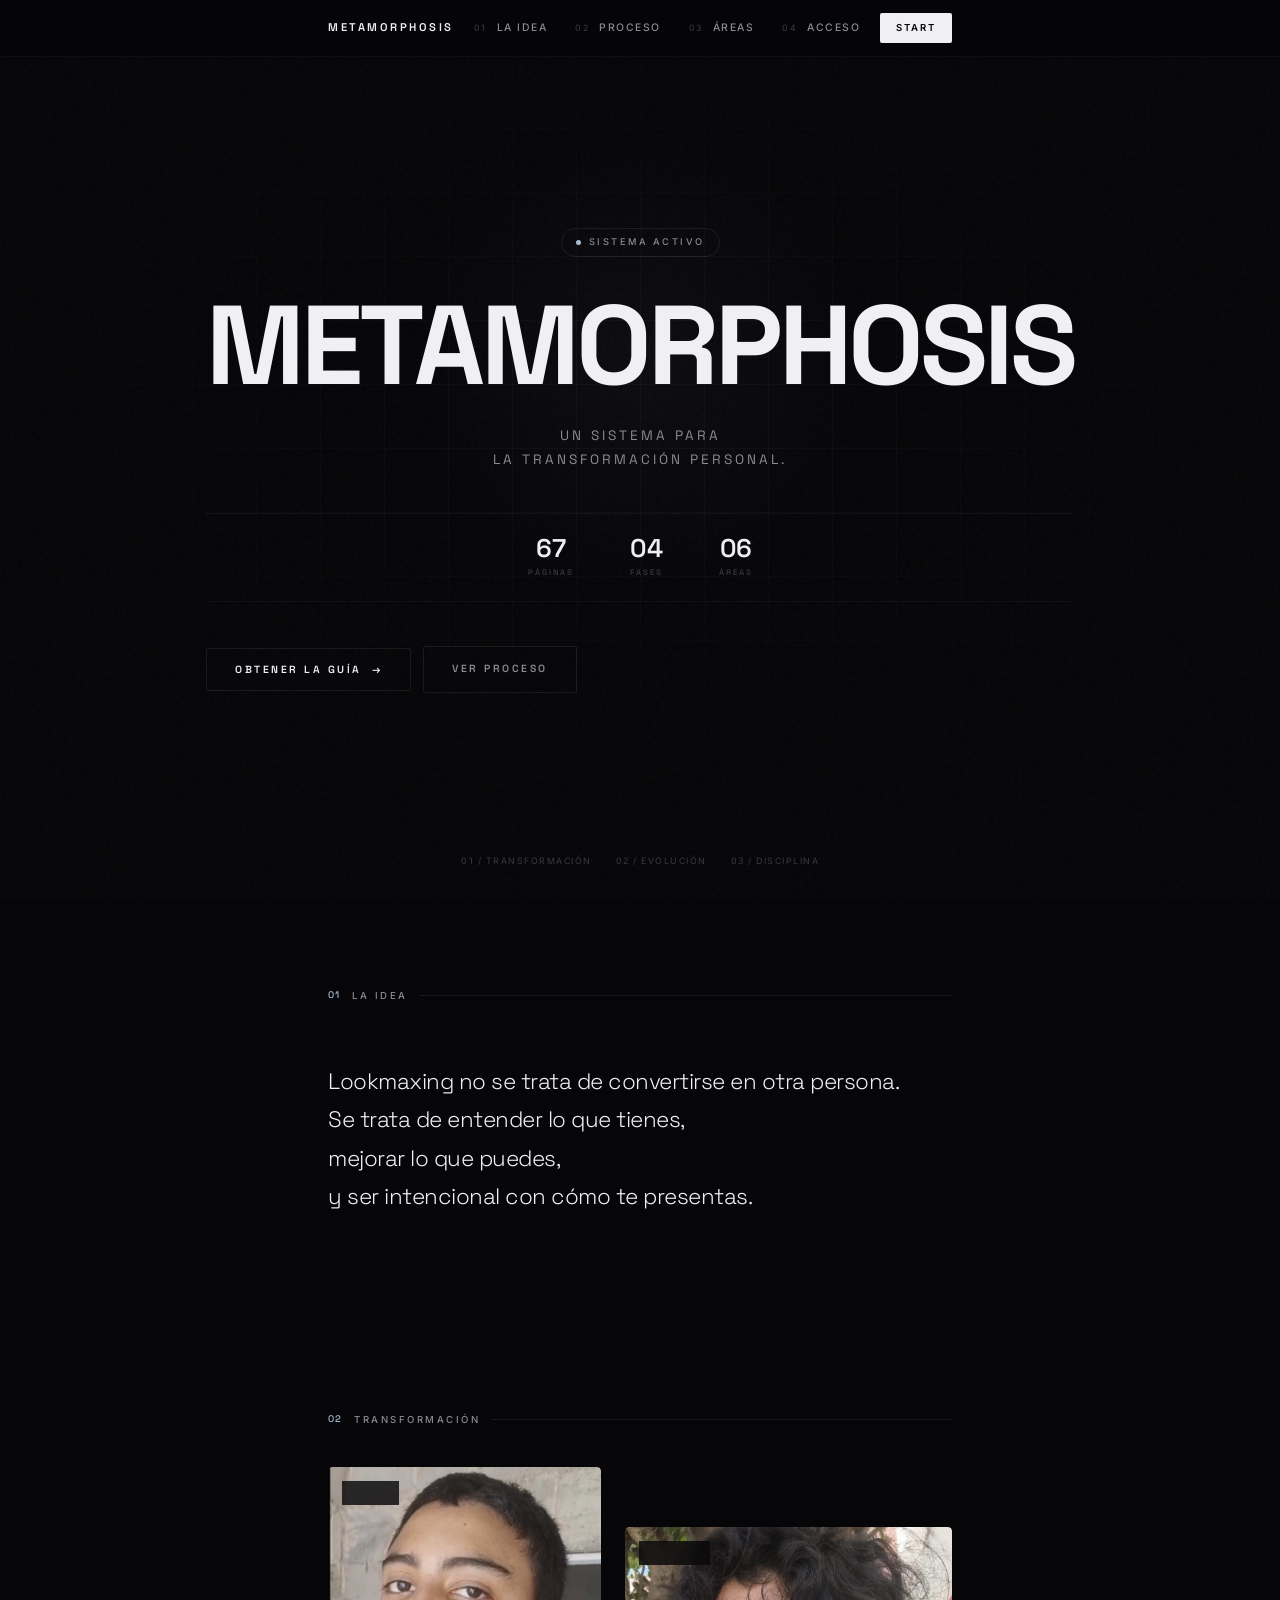
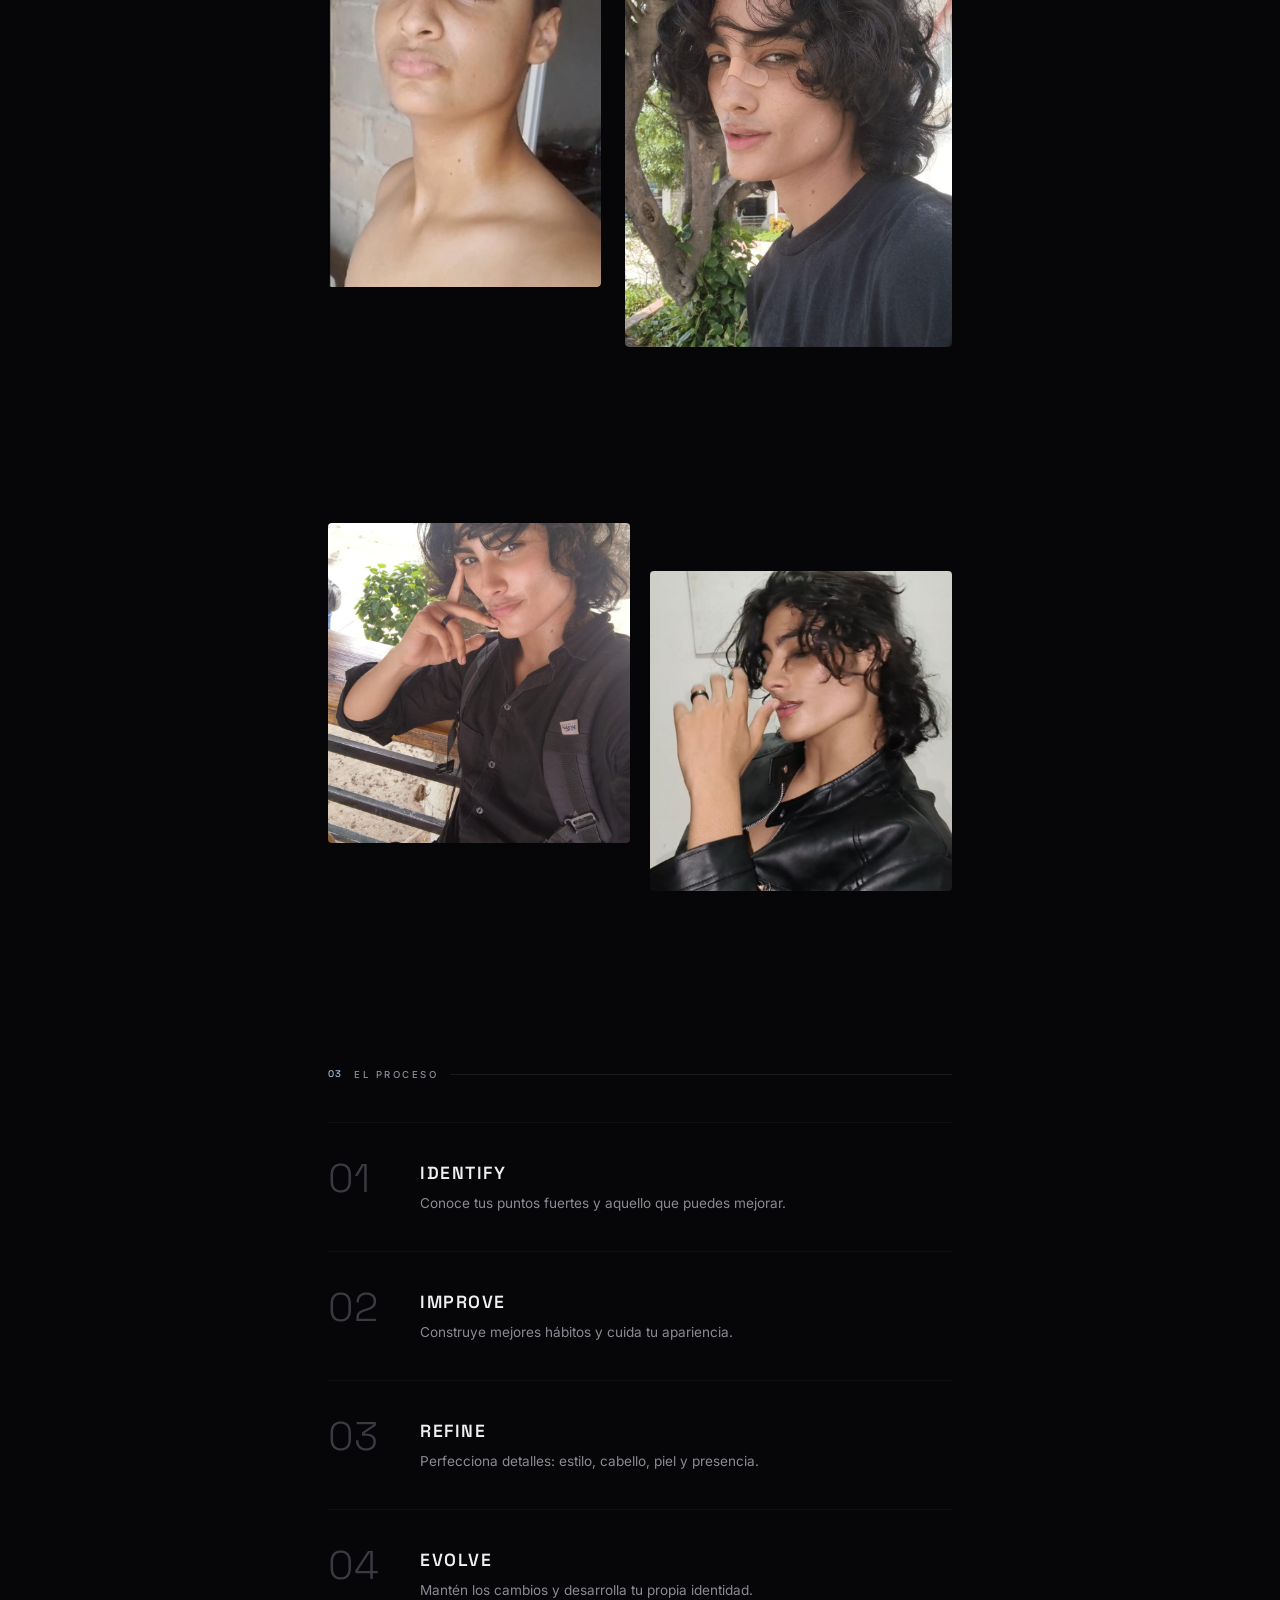
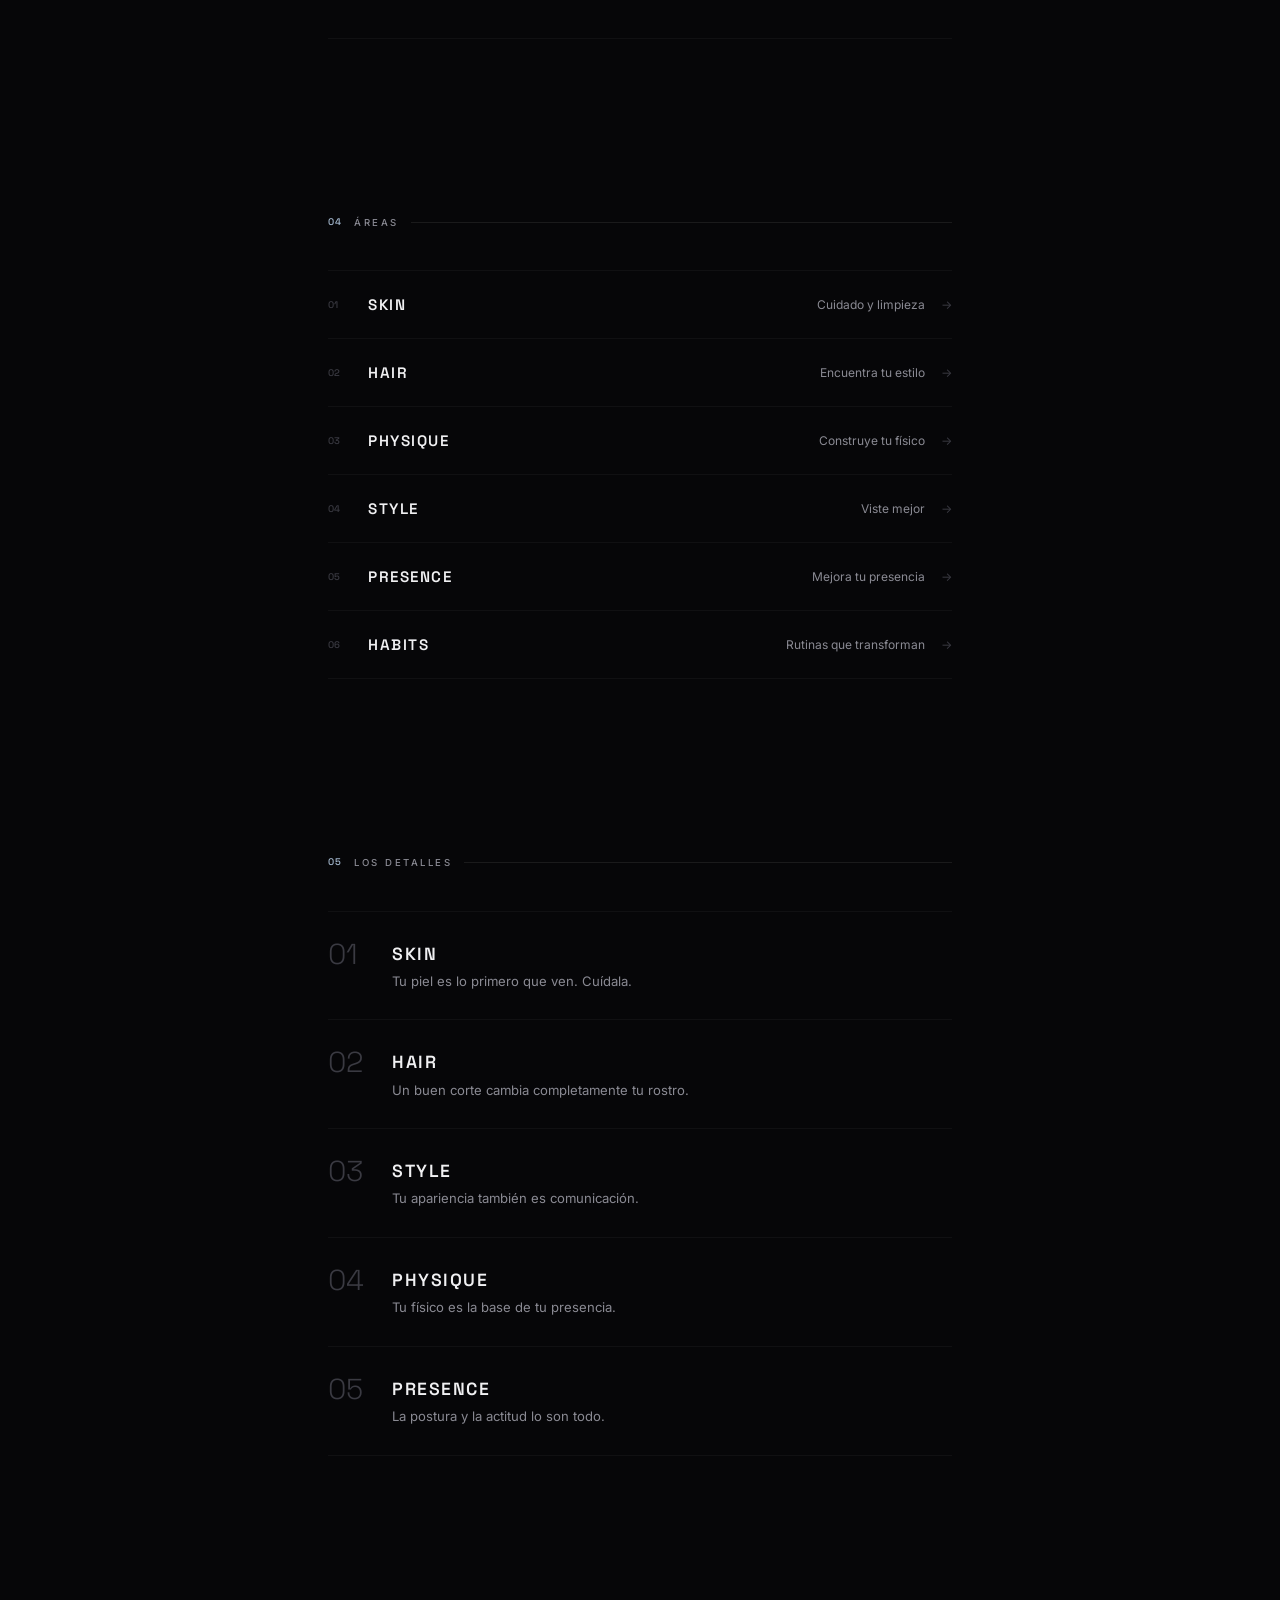
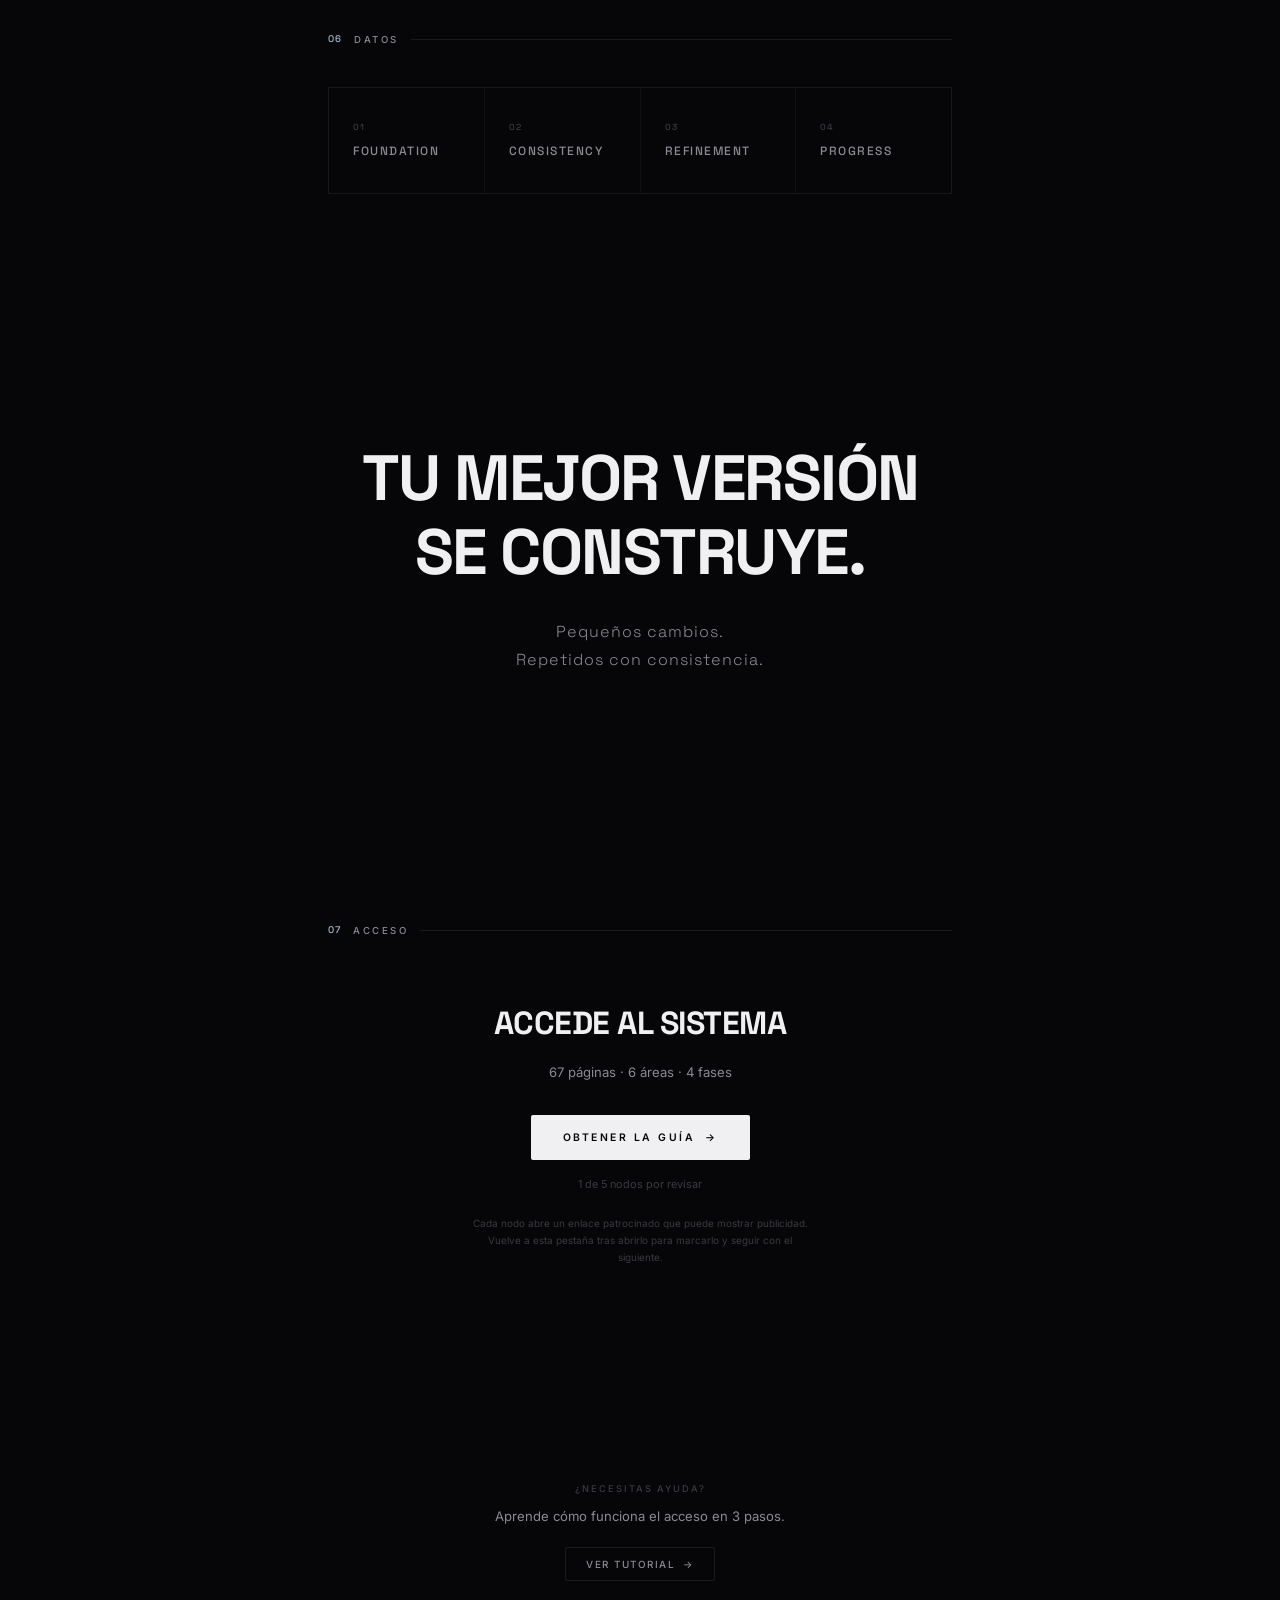
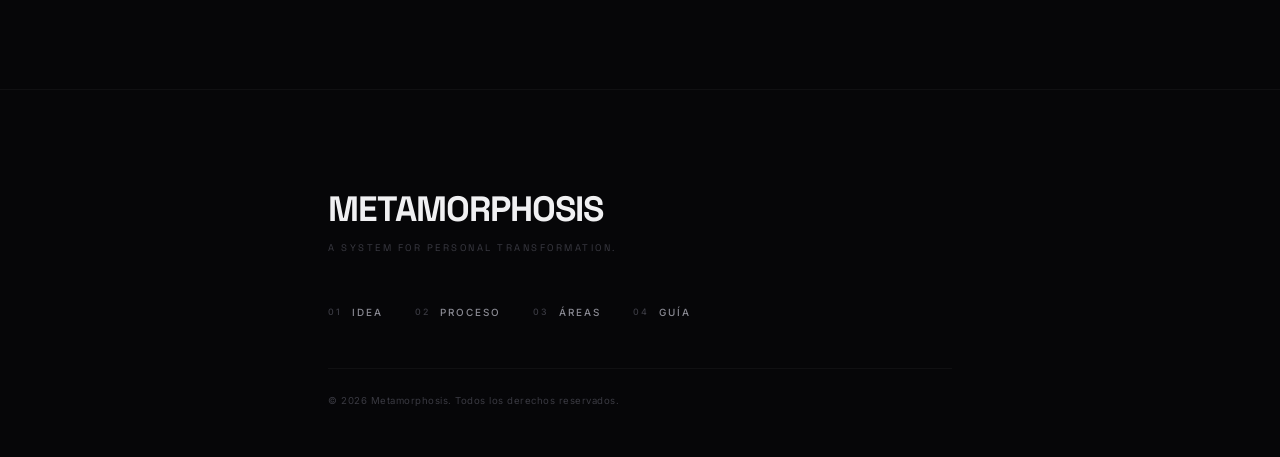
==== commit dd1843f9: "Add files via upload" ====
--- a/index.html
+++ b/index.html
@@ -2,12 +2,25 @@
 <html lang="es">
 <head>
     <meta charset="UTF-8">
-    <meta name="viewport" content="width=device-width, initial-scale=1.0">
-    <title>Metamorphosis — A System for Personal Transformation</title>
+    <meta name="viewport" content="width=device-width, initial-scale=1.0, viewport-fit=cover">
+    <title>Metamorphosis — Sistema de Transformación Personal</title>
+    <meta name="description" content="Un sistema de 67 páginas para transformar tu apariencia de forma intencional: piel, cabello, físico, estilo y presencia.">
+    <meta name="theme-color" content="#060608">
+    <meta name="author" content="Metamorphosis">
+
+    <meta property="og:type" content="website">
+    <meta property="og:title" content="Metamorphosis — Sistema de Transformación Personal">
+    <meta property="og:description" content="Un sistema de 67 páginas para transformar tu apariencia de forma intencional.">
+    <meta property="og:image" content="assets/1.jpeg">
+    <meta name="twitter:card" content="summary_large_image">
+
+    <link rel="icon" href="favicon.svg" type="image/svg+xml">
     <link rel="preconnect" href="https://fonts.googleapis.com">
     <link rel="preconnect" href="https://fonts.gstatic.com" crossorigin>
     <link href="https://fonts.googleapis.com/css2?family=Inter:wght@300;400;500;600&family=Space+Grotesk:wght@300;400;500;600;700&display=swap" rel="stylesheet">
+    <link rel="preload" as="image" href="assets/1.jpeg">
     <link rel="stylesheet" href="css/style.css">
+    <link rel="stylesheet" href="css/access.css">
 </head>
 <body>
 
@@ -17,13 +30,19 @@
     <nav class="nav" id="navbar">
         <div class="nav-inner">
             <a href="#hero" class="nav-logo">METAMORPHOSIS</a>
-            <div class="nav-links">
-                <a href="#explore" class="nav-link"><span class="nav-num">01</span> EXPLORAR</a>
+
+            <div class="nav-links" id="navLinks">
+                <a href="#idea" class="nav-link"><span class="nav-num">01</span> LA IDEA</a>
                 <a href="#process" class="nav-link"><span class="nav-num">02</span> PROCESO</a>
-                <a href="#access" class="nav-link"><span class="nav-num">03</span> ACCESO</a>
-            </div>
-            <a href="#access" class="nav-cta">START</a>
-            <button class="nav-toggle" id="navToggle" aria-label="Menú">
+                <a href="#explore" class="nav-link"><span class="nav-num">03</span> ÁREAS</a>
+                <button type="button" class="nav-link nav-link-btn" data-open-access>
+                    <span class="nav-num">04</span> ACCESO
+                </button>
+            </div>
+
+            <a href="#access" class="nav-cta" data-open-access>START</a>
+
+            <button class="nav-toggle" id="navToggle" type="button" aria-label="Abrir menú" aria-expanded="false">
                 <span></span>
                 <span></span>
             </button>
@@ -39,15 +58,40 @@
             <div class="hero-grid"></div>
             <div class="hero-noise"></div>
         </div>
+
         <div class="hero-content">
             <div class="hero-status">
                 <span class="status-dot"></span>
                 <span class="status-text">SISTEMA ACTIVO</span>
             </div>
+
             <h1 class="hero-title">METAMORPHOSIS</h1>
+
             <p class="hero-subtitle">UN SISTEMA PARA<br>LA TRANSFORMACIÓN PERSONAL.</p>
-            <a href="#explore" class="hero-cta">EXPLORAR<span class="cta-arrow">→</span></a>
-        </div>
+
+            <div class="hero-stats">
+                <div class="hero-stat">
+                    <span class="hero-stat-num">67</span>
+                    <span class="hero-stat-label">PÁGINAS</span>
+                </div>
+                <div class="hero-stat">
+                    <span class="hero-stat-num">04</span>
+                    <span class="hero-stat-label">FASES</span>
+                </div>
+                <div class="hero-stat">
+                    <span class="hero-stat-num">06</span>
+                    <span class="hero-stat-label">ÁREAS</span>
+                </div>
+            </div>
+
+            <div class="hero-actions">
+                <button type="button" class="hero-cta" data-open-access>
+                    OBTENER LA GUÍA <span class="cta-arrow">→</span>
+                </button>
+                <a href="#process" class="hero-cta hero-cta-ghost">VER PROCESO</a>
+            </div>
+        </div>
+
         <div class="hero-meta">
             <span class="hero-meta-item">01 / TRANSFORMACIÓN</span>
             <span class="hero-meta-item">02 / EVOLUCIÓN</span>
@@ -56,7 +100,7 @@
     </header>
 
     <!-- ========================================
-         01 / THE IDEA
+         01 / LA IDEA
     ======================================== -->
     <section class="section" id="idea">
         <div class="container">
@@ -87,11 +131,11 @@
             <div class="transform-editorial">
                 <div class="transform-item transform-before">
                     <span class="transform-tag">ANTES</span>
-                    <img src="assets/2.jpeg" alt="Antes" class="transform-img">
+                    <img src="assets/2.jpeg" alt="Estado inicial" class="transform-img" loading="lazy" decoding="async">
                 </div>
                 <div class="transform-item transform-after">
                     <span class="transform-tag">DESPUÉS</span>
-                    <img src="assets/1.jpeg" alt="Después" class="transform-img">
+                    <img src="assets/1.jpeg" alt="Estado final" class="transform-img" loading="lazy" decoding="async">
                 </div>
             </div>
         </div>
@@ -103,14 +147,14 @@
     <section class="section" id="galeria">
         <div class="container">
             <div class="gallery-editorial">
-                <img src="assets/3.jpeg" alt="Detalle 1" class="gallery-img gallery-img-1">
-                <img src="assets/4.jpeg" alt="Detalle 2" class="gallery-img gallery-img-2">
-            </div>
-        </div>
-    </section>
-
-    <!-- ========================================
-         03 / THE PROCESS
+                <img src="assets/3.jpeg" alt="Detalle 1" class="gallery-img gallery-img-1" loading="lazy" decoding="async">
+                <img src="assets/4.jpeg" alt="Detalle 2" class="gallery-img gallery-img-2" loading="lazy" decoding="async">
+            </div>
+        </div>
+    </section>
+
+    <!-- ========================================
+         03 / EL PROCESO
     ======================================== -->
     <section class="section" id="process">
         <div class="container">
@@ -161,48 +205,48 @@
                 <span class="label-text">ÁREAS</span>
             </div>
             <div class="areas-list">
-                <a href="#access" class="area-item">
+                <button type="button" class="area-item" data-open-access>
                     <span class="area-num">01</span>
                     <span class="area-name">SKIN</span>
                     <span class="area-desc">Cuidado y limpieza</span>
                     <span class="area-arrow">→</span>
-                </a>
-                <a href="#access" class="area-item">
+                </button>
+                <button type="button" class="area-item" data-open-access>
                     <span class="area-num">02</span>
                     <span class="area-name">HAIR</span>
                     <span class="area-desc">Encuentra tu estilo</span>
                     <span class="area-arrow">→</span>
-                </a>
-                <a href="#access" class="area-item">
+                </button>
+                <button type="button" class="area-item" data-open-access>
                     <span class="area-num">03</span>
                     <span class="area-name">PHYSIQUE</span>
                     <span class="area-desc">Construye tu físico</span>
                     <span class="area-arrow">→</span>
-                </a>
-                <a href="#access" class="area-item">
+                </button>
+                <button type="button" class="area-item" data-open-access>
                     <span class="area-num">04</span>
                     <span class="area-name">STYLE</span>
                     <span class="area-desc">Viste mejor</span>
                     <span class="area-arrow">→</span>
-                </a>
-                <a href="#access" class="area-item">
+                </button>
+                <button type="button" class="area-item" data-open-access>
                     <span class="area-num">05</span>
                     <span class="area-name">PRESENCE</span>
                     <span class="area-desc">Mejora tu presencia</span>
                     <span class="area-arrow">→</span>
-                </a>
-                <a href="#access" class="area-item">
+                </button>
+                <button type="button" class="area-item" data-open-access>
                     <span class="area-num">06</span>
                     <span class="area-name">HABITS</span>
                     <span class="area-desc">Rutinas que transforman</span>
                     <span class="area-arrow">→</span>
-                </a>
-            </div>
-        </div>
-    </section>
-
-    <!-- ========================================
-         05 / THE DETAILS
+                </button>
+            </div>
+        </div>
+    </section>
+
+    <!-- ========================================
+         05 / LOS DETALLES
     ======================================== -->
     <section class="section" id="details">
         <div class="container">
@@ -241,7 +285,7 @@
     </section>
 
     <!-- ========================================
-         06 / DATA
+         06 / DATOS
     ======================================== -->
     <section class="section" id="data">
         <div class="container">
@@ -281,57 +325,126 @@
     </section>
 
     <!-- ========================================
-         08 / ACCESS
+         08 / ACCESO
     ======================================== -->
     <section class="section" id="access">
         <div class="container">
             <div class="section-label">
-                <span class="label-num">08</span>
-                <span class="label-text">ACCESS</span>
-            </div>
+                <span class="label-num">07</span>
+                <span class="label-text">ACCESO</span>
+            </div>
+
             <div class="access-block">
                 <h2 class="access-title">ACCEDE AL SISTEMA</h2>
-                <p class="access-sub">Tu transformación comienza aquí.</p>
-                <button class="btn-access" id="unlockBtn">
-                    ENTRAR A LA GUÍA <span class="btn-arrow">→</span>
-                </button>
-                <p class="access-note"><span id="currentOption">1</span> de 5 opciones disponibles</p>
-            </div>
-        </div>
-    </section>
-
-    <!-- ========================================
-         VIDEO TUTORIAL
+                <p class="access-sub">67 páginas · 6 áreas · 4 fases</p>
+
+                <button type="button" class="btn-access" data-open-access>
+                    OBTENER LA GUÍA <span class="btn-arrow">→</span>
+                </button>
+
+                <p class="access-note">
+                    <span id="currentOption">1</span> de 5 nodos por revisar
+                </p>
+
+                <p class="ad-note" id="adNotice"></p>
+            </div>
+        </div>
+    </section>
+
+    <!-- ========================================
+         TUTORIAL
     ======================================== -->
     <section class="section" id="tutorial">
         <div class="container">
             <div class="tutorial-block">
                 <span class="tutorial-label">¿NECESITAS AYUDA?</span>
-                <p class="tutorial-text">Aprende cómo funciona el acceso.</p>
-                <button class="btn-tutorial">VER TUTORIAL</button>
-            </div>
-        </div>
-    </section>
-
-    <!-- ========================================
-         ACCESS OVERLAY
-    ======================================== -->
-    <div class="access-overlay" id="accessOverlay">
+                <p class="tutorial-text">Aprende cómo funciona el acceso en 3 pasos.</p>
+                <button type="button" class="btn-tutorial" id="tutorialBtn">
+                    VER TUTORIAL <span class="btn-arrow">→</span>
+                </button>
+            </div>
+        </div>
+    </section>
+
+    <!-- ========================================
+         PANEL DE ACCESO
+    ======================================== -->
+    <div class="access-overlay" id="accessOverlay" aria-hidden="true" role="dialog" aria-modal="true" aria-labelledby="accessTitle">
         <div class="overlay-card">
-            <h2 class="overlay-title">🔒 CONTENIDO BLOQUEADO</h2>
-            <p class="overlay-text">Tu guía está lista para ti.</p>
-            <p class="overlay-text">Completa los 5 patrocinadores para desbloquear tu guía <strong>GRATUITA</strong>.</p>
-            
-            <div class="progress-bar">
-                <div class="progress-fill" id="progressFill"></div>
-                <span class="progress-text" id="progressText">0 / 5</span>
-            </div>
-            
-            <div class="overlay-options" id="accessOptions"></div>
-            
-            <button class="btn-access" id="unlockBtn">
-                🔒 COMPLETAR PATROCINADORES
+            <button type="button" class="overlay-close" id="accessClose" aria-label="Cerrar">
+                <svg viewBox="0 0 24 24" aria-hidden="true"><path d="M6 6l12 12M18 6L6 18"/></svg>
             </button>
+
+            <span class="overlay-eyebrow">ACCESO SEGURO</span>
+
+            <h2 class="overlay-title" id="accessTitle">REVISA LOS 5 NODOS</h2>
+            <p class="overlay-text">
+                Abre los cinco nodos, uno a uno. Cada nodo se marca solo una vez,
+                así que no tendrás que repetir ninguno.
+            </p>
+
+            <div class="access-nodes" id="accessNodes"></div>
+
+            <p class="access-progress" id="accessProgressText">0 de 5 nodos revisados</p>
+
+            <p class="access-notice" id="accessNotice"></p>
+
+            <div class="overlay-error" id="accessError">
+                <p class="overlay-text" id="accessErrorText">
+                    No pudimos abrir la pestaña. Pulsa el enlace directo.
+                </p>
+                <a href="#" id="accessErrorLink" class="overlay-fallback" target="_blank" rel="noopener noreferrer">
+                    ABRIR ENLACE DIRECTO →
+                </a>
+            </div>
+
+            <a href="acceso.html" class="overlay-continue" id="accessContinue">
+                CONTINUAR A LA GUÍA <span class="btn-arrow">→</span>
+            </a>
+
+            <button type="button" class="overlay-retry" id="accessRetry">
+                REINTENTAR
+            </button>
+        </div>
+    </div>
+
+    <!-- ========================================
+         MODAL TUTORIAL
+    ======================================== -->
+    <div class="tutorial-modal" id="tutorialModal" aria-hidden="true" role="dialog" aria-modal="true" aria-labelledby="tutorialTitle">
+        <div class="tutorial-card">
+            <button type="button" class="overlay-close" id="tutorialClose" aria-label="Cerrar">
+                <svg viewBox="0 0 24 24" aria-hidden="true"><path d="M6 6l12 12M18 6L6 18"/></svg>
+            </button>
+
+            <span class="overlay-eyebrow">CÓMO FUNCIONA</span>
+            <h2 class="overlay-title" id="tutorialTitle">ACCESO EN 3 PASOS</h2>
+
+            <ol class="tutorial-steps">
+                <li class="tutorial-step">
+                    <span class="tutorial-step-num">01</span>
+                    <div>
+                        <h3>Abre el nodo que toque</h3>
+                        <p>Hay 5 nodos y se recorren uno a uno. Solo el primero está disponible; los demás se van desbloqueando.</p>
+                    </div>
+                </li>
+                <li class="tutorial-step">
+                    <span class="tutorial-step-num">02</span>
+                    <div>
+                        <h3>Vuelve y sigue con el siguiente</h3>
+                        <p>El enlace se abre en una pestaña nueva. Al volver, ese nodo queda marcado y te toca el siguiente.</p>
+                    </div>
+                </li>
+                <li class="tutorial-step">
+                    <span class="tutorial-step-num">03</span>
+                    <div>
+                        <h3>Lee tu guía</h3>
+                        <p>Con los 5 nodos revisados se desbloquean las 67 páginas para leer online.</p>
+                    </div>
+                </li>
+            </ol>
+
+            <button type="button" class="overlay-retry" data-close-tutorial>ENTENDIDO</button>
         </div>
     </div>
 
@@ -344,11 +457,14 @@
                 <h2 class="footer-logo">METAMORPHOSIS</h2>
                 <p class="footer-tagline">A SYSTEM FOR PERSONAL TRANSFORMATION.</p>
             </div>
+
             <div class="footer-links">
-                <a href="#explore" class="footer-link"><span class="footer-num">01</span> EXPLORAR</a>
+                <a href="#idea" class="footer-link"><span class="footer-num">01</span> IDEA</a>
                 <a href="#process" class="footer-link"><span class="footer-num">02</span> PROCESO</a>
-                <a href="#access" class="footer-link"><span class="footer-num">03</span> GUÍA</a>
-            </div>
+                <a href="#explore" class="footer-link"><span class="footer-num">03</span> ÁREAS</a>
+                <a href="#" class="footer-link" data-open-access><span class="footer-num">04</span> GUÍA</a>
+            </div>
+
             <div class="footer-bottom">
                 <p>© 2026 Metamorphosis. Todos los derechos reservados.</p>
             </div>
@@ -357,4 +473,4 @@
 
     <script src="js/app.js"></script>
 </body>
-</html>
+</html>
--- a/css/style.css
+++ b/css/style.css
@@ -1,6 +1,6 @@
 /* ========================================
    METAMORPHOSIS — A SYSTEM FOR PERSONAL TRANSFORMATION
-   Mobile-First / Youthful / Elegant
+   Editorial / Cinematic / Premium
    ======================================== */
 
 *, *::before, *::after {
@@ -10,23 +10,19 @@
 }
 
 :root {
-    --bg: #0a0a0f;
-    --bg-soft: #12121a;
-    --bg-card: #1a1a25;
-    --text: #f5f5f7;
-    --text-dim: #9898a8;
-    --text-faint: #4a4a5a;
-    --accent: #6c5ce7;
-    --accent-glow: rgba(108, 92, 231, 0.15);
-    --accent-warm: #fd79a8;
-    --accent-gradient: linear-gradient(135deg, #6c5ce7 0%, #a29bfe 100%);
-    --line: rgba(255, 255, 255, 0.06);
-    --line-strong: rgba(255, 255, 255, 0.12);
+    --bg: #060608;
+    --bg-soft: #0c0c10;
+    --bg-card: #111116;
+    --text: #f0f0f2;
+    --text-dim: #8a8a93;
+    --text-faint: #3a3a42;
+    --accent: #a8bdd4;
+    --accent-dim: rgba(168, 189, 212, 0.06);
+    --line: rgba(255, 255, 255, 0.04);
+    --line-strong: rgba(255, 255, 255, 0.08);
     --ease: cubic-bezier(0.22, 1, 0.36, 1);
     --font-body: 'Inter', -apple-system, BlinkMacSystemFont, sans-serif;
     --font-display: 'Space Grotesk', var(--font-body);
-    --radius: 16px;
-    --radius-sm: 10px;
 }
 
 html {
@@ -42,27 +38,11 @@
     -webkit-font-smoothing: antialiased;
     -moz-osx-font-smoothing: grayscale;
     overflow-x: hidden;
-    position: relative;
-}
-
-body::before {
-    content: '';
-    position: fixed;
-    top: -50%;
-    left: -50%;
-    width: 200%;
-    height: 200%;
-    background: 
-        radial-gradient(ellipse at 20% 20%, rgba(108, 92, 231, 0.08) 0%, transparent 50%),
-        radial-gradient(ellipse at 80% 80%, rgba(253, 121, 168, 0.05) 0%, transparent 50%),
-        radial-gradient(ellipse at 50% 50%, rgba(108, 92, 231, 0.03) 0%, transparent 70%);
-    pointer-events: none;
-    z-index: -1;
 }
 
 ::selection {
     background: var(--accent);
-    color: #fff;
+    color: var(--bg);
 }
 
 img {
@@ -84,13 +64,13 @@
 }
 
 .container {
-    max-width: 100%;
+    max-width: 580px;
     margin: 0 auto;
-    padding: 0 20px;
-}
-
-/* ========================================
-   NAV — Glassmorphism Juvenil
+    padding: 0 24px;
+}
+
+/* ========================================
+   NAV
    ======================================== */
 .nav {
     position: fixed;
@@ -98,9 +78,9 @@
     left: 0;
     right: 0;
     z-index: 100;
-    background: rgba(10, 10, 15, 0.75);
-    backdrop-filter: blur(20px) saturate(1.5);
-    -webkit-backdrop-filter: blur(20px) saturate(1.5);
+    background: rgba(6, 6, 8, 0.8);
+    backdrop-filter: blur(20px) saturate(1.2);
+    -webkit-backdrop-filter: blur(20px) saturate(1.2);
     border-bottom: 1px solid var(--line);
     transition: transform 0.4s var(--ease), opacity 0.4s var(--ease);
 }
@@ -111,24 +91,21 @@
 }
 
 .nav-inner {
-    max-width: 100%;
+    max-width: 580px;
     margin: 0 auto;
-    padding: 0 20px;
+    padding: 0 24px;
     display: flex;
     align-items: center;
     justify-content: space-between;
-    height: 60px;
+    height: 56px;
 }
 
 .nav-logo {
     font-family: var(--font-display);
-    font-size: 0.75rem;
-    font-weight: 700;
-    letter-spacing: 3px;
-    background: var(--accent-gradient);
-    -webkit-background-clip: text;
-    -webkit-text-fill-color: transparent;
-    background-clip: text;
+    font-size: 0.7rem;
+    font-weight: 600;
+    letter-spacing: 2.5px;
+    color: var(--text);
 }
 
 .nav-links {
@@ -160,35 +137,31 @@
 
 .nav-cta {
     font-size: 0.6rem;
-    font-weight: 700;
+    font-weight: 600;
     letter-spacing: 2px;
-    color: #fff;
-    background: var(--accent-gradient);
-    padding: 8px 18px;
-    border-radius: 100px;
-    transition: opacity 0.2s, transform 0.2s var(--ease);
-    box-shadow: 0 4px 15px rgba(108, 92, 231, 0.3);
+    color: var(--bg);
+    background: var(--text);
+    padding: 7px 16px;
+    border-radius: 2px;
+    transition: opacity 0.2s;
 }
 
 .nav-cta:hover {
-    opacity: 0.9;
-    transform: translateY(-1px);
+    opacity: 0.85;
 }
 
 .nav-toggle {
     display: flex;
     flex-direction: column;
     gap: 5px;
-    padding: 8px;
-    z-index: 101;
+    padding: 6px;
 }
 
 .nav-toggle span {
     display: block;
-    width: 22px;
-    height: 2px;
+    width: 20px;
+    height: 1.5px;
     background: var(--text);
-    border-radius: 2px;
     transition: transform 0.3s var(--ease), opacity 0.3s var(--ease);
 }
 
@@ -201,7 +174,7 @@
 }
 
 /* ========================================
-   HERO — Impacto Visual Juvenil
+   HERO
    ======================================== */
 .hero {
     min-height: 100vh;
@@ -222,30 +195,67 @@
 
 .hero-glow {
     position: absolute;
-    top: 35%;
+    top: 40%;
     left: 50%;
     transform: translate(-50%, -50%);
-    width: 350px;
-    height: 350px;
-    background: radial-gradient(ellipse, rgba(108, 92, 231, 0.12) 0%, transparent 65%);
-    filter: blur(40px);
-}
-
+    width: 500px;
+    height: 500px;
+    background: radial-gradient(ellipse, rgba(168, 189, 212, 0.04) 0%, transparent 65%);
+}
+
+/* ========================================
+   CUADRICULADO ANIMADO
+   Rejilla plana + barrido de luz.
+   Nota: en una rejilla uniforme, desplazar el
+   patrón un múltiplo exacto de su período es
+   VISUALMENTE IDÉNTICO (se repite justo). Por eso
+   la animación va en una capa aparte de luz, no
+   moviendo las líneas.
+   ======================================== */
 .hero-grid {
     position: absolute;
     inset: 0;
+    overflow: hidden;
     background-image:
-        linear-gradient(rgba(255,255,255,0.015) 1px, transparent 1px),
-        linear-gradient(90deg, rgba(255,255,255,0.015) 1px, transparent 1px);
-    background-size: 50px 50px;
-    mask-image: radial-gradient(ellipse 70% 50% at 50% 45%, black 20%, transparent 80%);
-    -webkit-mask-image: radial-gradient(ellipse 70% 50% at 50% 45%, black 20%, transparent 80%);
+        linear-gradient(rgba(255, 255, 255, 0.030) 1px, transparent 1px),
+        linear-gradient(90deg, rgba(255, 255, 255, 0.030) 1px, transparent 1px);
+    background-size: 64px 64px;
+    mask-image: radial-gradient(ellipse 64% 54% at 50% 45%, black 16%, transparent 82%);
+    -webkit-mask-image: radial-gradient(ellipse 64% 54% at 50% 45%, black 16%, transparent 82%);
+}
+
+/* barrido diagonal de luz sobre la rejilla */
+.hero-grid::before {
+    content: '';
+    position: absolute;
+    top: -20%;
+    bottom: -20%;
+    left: -60%;
+    width: 60%;
+    background: linear-gradient(
+        102deg,
+        transparent 0%,
+        rgba(168, 189, 212, 0.10) 45%,
+        rgba(168, 189, 212, 0.16) 50%,
+        rgba(168, 189, 212, 0.10) 55%,
+        transparent 100%
+    );
+    animation: sweepX 9s cubic-bezier(0.45, 0, 0.55, 1) infinite;
+    will-change: transform;
+}
+
+@keyframes sweepX {
+    /* el ancho del elemento es 60% del hero y arranca en left:-60%.
+       267% de 60% = 160% del hero: termina en left:+100%, fuera del encuadre,
+       así el bucle no tiene salto visible. */
+    from { transform: translate3d(0, 0, 0); }
+    to   { transform: translate3d(267%, 0, 0); }
 }
 
 .hero-noise {
     position: absolute;
     inset: 0;
-    opacity: 0.03;
+    opacity: 0.025;
     background-image: url("data:image/svg+xml,%3Csvg viewBox='0 0 256 256' xmlns='http://www.w3.org/2000/svg'%3E%3Cfilter id='n'%3E%3CfeTurbulence type='fractalNoise' baseFrequency='0.85' numOctaves='4' stitchTiles='stitch'/%3E%3C/filter%3E%3Crect width='100%25' height='100%25' filter='url(%23n)'/%3E%3C/svg%3E");
 }
 
@@ -253,27 +263,25 @@
     position: relative;
     z-index: 1;
     text-align: center;
-    padding: 0 20px;
+    padding: 0 24px;
 }
 
 .hero-status {
     display: inline-flex;
     align-items: center;
     gap: 8px;
-    margin-bottom: 32px;
-    padding: 8px 16px;
+    margin-bottom: 36px;
+    padding: 6px 14px;
     border: 1px solid var(--line-strong);
     border-radius: 100px;
-    background: rgba(255, 255, 255, 0.03);
 }
 
 .status-dot {
-    width: 6px;
-    height: 6px;
-    background: #00cec9;
+    width: 5px;
+    height: 5px;
+    background: var(--accent);
     border-radius: 50%;
-    animation: blink 2s ease-in-out infinite;
-    box-shadow: 0 0 8px rgba(0, 206, 201, 0.5);
+    animation: blink 3s ease-in-out infinite;
 }
 
 @keyframes blink {
@@ -282,33 +290,30 @@
 }
 
 .status-text {
-    font-size: 0.6rem;
-    font-weight: 600;
+    font-size: 0.58rem;
+    font-weight: 500;
     letter-spacing: 2.5px;
     color: var(--text-dim);
 }
 
 .hero-title {
     font-family: var(--font-display);
-    font-size: clamp(2.8rem, 12vw, 5rem);
+    font-size: clamp(3rem, 13vw, 5.5rem);
     font-weight: 700;
     line-height: 0.95;
-    letter-spacing: -2px;
-    margin-bottom: 20px;
-    background: var(--accent-gradient);
-    -webkit-background-clip: text;
-    -webkit-text-fill-color: transparent;
-    background-clip: text;
+    letter-spacing: -3px;
+    margin-bottom: 24px;
+    color: var(--text);
 }
 
 .hero-subtitle {
     font-family: var(--font-display);
-    font-size: clamp(0.7rem, 2.5vw, 0.85rem);
+    font-size: clamp(0.75rem, 2.5vw, 0.9rem);
     font-weight: 400;
     letter-spacing: 3px;
     color: var(--text-dim);
     line-height: 1.8;
-    margin-bottom: 36px;
+    margin-bottom: 40px;
 }
 
 .hero-cta {
@@ -316,19 +321,19 @@
     align-items: center;
     gap: 10px;
     font-size: 0.65rem;
-    font-weight: 700;
-    letter-spacing: 2px;
-    color: #fff;
-    padding: 16px 32px;
-    background: var(--accent-gradient);
-    border-radius: 100px;
-    transition: transform 0.25s var(--ease), box-shadow 0.25s;
-    box-shadow: 0 8px 30px rgba(108, 92, 231, 0.35);
+    font-weight: 600;
+    letter-spacing: 2.5px;
+    color: var(--text);
+    padding: 14px 28px;
+    border: 1px solid var(--line-strong);
+    border-radius: 2px;
+    transition: background 0.25s, color 0.25s, border-color 0.25s;
 }
 
 .hero-cta:hover {
-    transform: translateY(-2px);
-    box-shadow: 0 12px 40px rgba(108, 92, 231, 0.45);
+    background: var(--text);
+    color: var(--bg);
+    border-color: var(--text);
 }
 
 .cta-arrow {
@@ -336,21 +341,21 @@
 }
 
 .hero-cta:hover .cta-arrow {
-    transform: translateX(4px);
+    transform: translateX(3px);
 }
 
 .hero-meta {
     position: absolute;
-    bottom: 28px;
+    bottom: 32px;
     left: 50%;
     transform: translateX(-50%);
     display: flex;
-    gap: 20px;
+    gap: 24px;
 }
 
 .hero-meta-item {
     font-size: 0.55rem;
-    font-weight: 500;
+    font-weight: 400;
     letter-spacing: 1.5px;
     color: var(--text-faint);
 }
@@ -359,47 +364,27 @@
    SECTION LABEL
    ======================================== */
 .section {
-    padding: 64px 0;
-    position: relative;
-}
-
-.section::before {
-    content: '';
-    position: absolute;
-    top: 0;
-    left: 50%;
-    transform: translateX(-50%);
-    width: 60px;
-    height: 1px;
-    background: var(--accent-gradient);
-    opacity: 0.5;
+    padding: 72px 0;
 }
 
 .section-label {
     display: flex;
     align-items: center;
     gap: 12px;
-    margin-bottom: 36px;
-    padding: 12px 16px;
-    background: var(--bg-soft);
-    border: 1px solid var(--line);
-    border-radius: var(--radius-sm);
+    margin-bottom: 40px;
 }
 
 .label-num {
     font-family: var(--font-display);
-    font-size: 0.65rem;
-    font-weight: 700;
-    background: var(--accent-gradient);
-    -webkit-background-clip: text;
-    -webkit-text-fill-color: transparent;
-    background-clip: text;
+    font-size: 0.6rem;
+    font-weight: 500;
+    color: var(--accent);
     letter-spacing: 1px;
 }
 
 .label-text {
     font-size: 0.6rem;
-    font-weight: 600;
+    font-weight: 500;
     letter-spacing: 2.5px;
     color: var(--text-dim);
 }
@@ -415,12 +400,12 @@
    01 / THE IDEA
    ======================================== */
 .idea-content {
-    padding: 24px 0;
+    padding: 20px 0;
 }
 
 .idea-text {
     font-family: var(--font-display);
-    font-size: clamp(1.1rem, 4.5vw, 1.35rem);
+    font-size: clamp(1.1rem, 4vw, 1.4rem);
     font-weight: 300;
     line-height: 1.7;
     letter-spacing: -0.5px;
@@ -439,42 +424,40 @@
 .transform-item {
     position: relative;
     overflow: hidden;
-    border-radius: var(--radius);
+    border-radius: 4px;
 }
 
 .transform-before {
     max-width: 85%;
-    align-self: flex-start;
 }
 
 .transform-after {
-    max-width: 85%;
+    max-width: 100%;
     align-self: flex-end;
-    margin-top: -30px;
 }
 
 .transform-tag {
     position: absolute;
-    top: 12px;
-    left: 12px;
+    top: 14px;
+    left: 14px;
     z-index: 2;
     font-family: var(--font-display);
     font-size: 0.55rem;
-    font-weight: 700;
+    font-weight: 600;
     letter-spacing: 2px;
-    padding: 6px 12px;
-    background: rgba(10, 10, 15, 0.85);
-    color: var(--text);
-    border-radius: 100px;
+    padding: 5px 10px;
+    background: rgba(6, 6, 8, 0.8);
+    color: var(--text);
+    border-radius: 2px;
     backdrop-filter: blur(8px);
     -webkit-backdrop-filter: blur(8px);
 }
 
 .transform-img {
     width: 100%;
-    aspect-ratio: 3 / 4;
+    height: 320px;
     object-fit: cover;
-    border-radius: var(--radius);
+    border-radius: 4px;
 }
 
 /* ========================================
@@ -483,18 +466,18 @@
 .gallery-editorial {
     display: grid;
     grid-template-columns: 1fr 1fr;
-    gap: 12px;
+    gap: 14px;
 }
 
 .gallery-img {
     width: 100%;
-    height: 200px;
+    height: 240px;
     object-fit: cover;
-    border-radius: var(--radius);
+    border-radius: 4px;
 }
 
 .gallery-img-2 {
-    margin-top: 28px;
+    margin-top: 32px;
 }
 
 /* ========================================
@@ -509,29 +492,12 @@
 .process-step {
     display: flex;
     align-items: flex-start;
-    gap: 20px;
-    padding: 24px 0;
+    gap: 24px;
+    padding: 28px 0;
     border-bottom: 1px solid var(--line);
     opacity: 0;
-    transform: translateY(20px);
-    transition: opacity 0.6s var(--ease), transform 0.6s var(--ease);
-    position: relative;
-}
-
-.process-step::before {
-    content: '';
-    position: absolute;
-    left: 0;
-    top: 0;
-    width: 3px;
-    height: 0;
-    background: var(--accent-gradient);
-    border-radius: 0 3px 3px 0;
-    transition: height 0.4s var(--ease);
-}
-
-.process-step:hover::before {
-    height: 100%;
+    transform: translateY(24px);
+    transition: opacity 0.7s var(--ease), transform 0.7s var(--ease);
 }
 
 .process-step.visible {
@@ -545,21 +511,17 @@
 
 .step-num {
     font-family: var(--font-display);
-    font-size: 1.8rem;
-    font-weight: 700;
-    background: var(--accent-gradient);
-    -webkit-background-clip: text;
-    -webkit-text-fill-color: transparent;
-    background-clip: text;
+    font-size: 2rem;
+    font-weight: 300;
+    color: var(--text-faint);
     line-height: 1;
     flex-shrink: 0;
-    width: 44px;
-    opacity: 0.6;
-    transition: opacity 0.3s;
+    width: 50px;
+    transition: color 0.3s;
 }
 
 .process-step:hover .step-num {
-    opacity: 1;
+    color: var(--accent);
 }
 
 .step-content {
@@ -568,15 +530,15 @@
 
 .step-name {
     font-family: var(--font-display);
-    font-size: 0.95rem;
-    font-weight: 700;
+    font-size: 1rem;
+    font-weight: 600;
     letter-spacing: 1.5px;
-    margin-bottom: 4px;
+    margin-bottom: 6px;
     color: var(--text);
 }
 
 .step-desc {
-    font-size: 0.78rem;
+    font-size: 0.8rem;
     color: var(--text-dim);
     line-height: 1.6;
 }
@@ -592,26 +554,10 @@
 .area-item {
     display: flex;
     align-items: center;
-    gap: 14px;
-    padding: 18px 0;
+    gap: 16px;
+    padding: 20px 0;
     border-bottom: 1px solid var(--line);
     transition: padding-left 0.3s var(--ease);
-    position: relative;
-}
-
-.area-item::after {
-    content: '';
-    position: absolute;
-    bottom: 0;
-    left: 0;
-    width: 0;
-    height: 1px;
-    background: var(--accent-gradient);
-    transition: width 0.4s var(--ease);
-}
-
-.area-item:hover::after {
-    width: 100%;
 }
 
 .area-item:first-child {
@@ -619,29 +565,29 @@
 }
 
 .area-item:hover {
-    padding-left: 10px;
+    padding-left: 12px;
 }
 
 .area-num {
     font-family: var(--font-display);
     font-size: 0.6rem;
-    font-weight: 700;
+    font-weight: 500;
     color: var(--text-faint);
-    width: 22px;
+    width: 24px;
     flex-shrink: 0;
 }
 
 .area-name {
     font-family: var(--font-display);
-    font-size: 0.8rem;
-    font-weight: 700;
+    font-size: 0.85rem;
+    font-weight: 600;
     letter-spacing: 1.5px;
     color: var(--text);
     flex: 1;
 }
 
 .area-desc {
-    font-size: 0.68rem;
+    font-size: 0.7rem;
     color: var(--text-dim);
     flex: 1;
     text-align: right;
@@ -669,16 +615,11 @@
 
 .detail-row {
     display: grid;
-    grid-template-columns: 36px 1fr;
+    grid-template-columns: 40px 1fr;
     grid-template-rows: auto auto;
-    column-gap: 16px;
-    padding: 20px 0;
+    column-gap: 20px;
+    padding: 24px 0;
     border-bottom: 1px solid var(--line);
-    transition: background 0.3s;
-}
-
-.detail-row:hover {
-    background: rgba(108, 92, 231, 0.03);
 }
 
 .detail-row:first-child {
@@ -688,28 +629,24 @@
 .detail-num {
     grid-row: 1 / 3;
     font-family: var(--font-display);
-    font-size: 1.3rem;
-    font-weight: 700;
-    background: var(--accent-gradient);
-    -webkit-background-clip: text;
-    -webkit-text-fill-color: transparent;
-    background-clip: text;
+    font-size: 1.5rem;
+    font-weight: 300;
+    color: var(--text-faint);
     line-height: 1;
     align-self: start;
-    opacity: 0.5;
 }
 
 .detail-name {
     font-family: var(--font-display);
-    font-size: 0.9rem;
-    font-weight: 700;
+    font-size: 1rem;
+    font-weight: 600;
     letter-spacing: 1.5px;
     color: var(--text);
     margin-bottom: 4px;
 }
 
 .detail-desc {
-    font-size: 0.75rem;
+    font-size: 0.78rem;
     color: var(--text-dim);
     line-height: 1.5;
 }
@@ -723,36 +660,28 @@
     gap: 1px;
     background: var(--line);
     border: 1px solid var(--line);
-    border-radius: var(--radius);
-    overflow: hidden;
 }
 
 .data-item {
     background: var(--bg);
-    padding: 24px 18px;
+    padding: 28px 20px;
     display: flex;
     flex-direction: column;
-    gap: 6px;
-    transition: background 0.3s, transform 0.3s var(--ease);
-}
-
-.data-item:hover {
-    background: var(--bg-card);
-    transform: translateY(-2px);
+    gap: 8px;
 }
 
 .data-num {
     font-family: var(--font-display);
     font-size: 0.55rem;
-    font-weight: 700;
+    font-weight: 500;
     color: var(--text-faint);
     letter-spacing: 1px;
 }
 
 .data-name {
     font-family: var(--font-display);
-    font-size: 0.7rem;
-    font-weight: 600;
+    font-size: 0.75rem;
+    font-weight: 500;
     letter-spacing: 1.5px;
     color: var(--text-dim);
 }
@@ -761,24 +690,21 @@
    07 / MOTIVACIÓN
    ======================================== */
 .motivacion {
-    padding: 100px 0;
+    padding: 120px 0;
     text-align: center;
 }
 
 .motivacion-title {
     font-family: var(--font-display);
-    font-size: clamp(1.6rem, 7vw, 2.5rem);
+    font-size: clamp(1.8rem, 7vw, 3rem);
     font-weight: 700;
     line-height: 1.15;
-    letter-spacing: -1px;
-    margin-bottom: 24px;
-    background: var(--accent-gradient);
-    -webkit-background-clip: text;
-    -webkit-text-fill-color: transparent;
-    background-clip: text;
+    letter-spacing: -1.5px;
+    margin-bottom: 28px;
+    color: var(--text);
     opacity: 0;
-    transform: translateY(25px);
-    transition: opacity 0.7s var(--ease), transform 0.7s var(--ease);
+    transform: translateY(30px);
+    transition: opacity 0.8s var(--ease), transform 0.8s var(--ease);
 }
 
 .motivacion-title.visible {
@@ -788,14 +714,14 @@
 
 .motivacion-sub {
     font-family: var(--font-display);
-    font-size: clamp(0.8rem, 3vw, 0.95rem);
+    font-size: clamp(0.85rem, 3vw, 1rem);
     font-weight: 300;
     letter-spacing: 1px;
     color: var(--text-dim);
     line-height: 1.8;
     opacity: 0;
-    transform: translateY(15px);
-    transition: opacity 0.7s var(--ease) 0.15s, transform 0.7s var(--ease) 0.15s;
+    transform: translateY(20px);
+    transition: opacity 0.8s var(--ease) 0.2s, transform 0.8s var(--ease) 0.2s;
 }
 
 .motivacion-sub.visible {
@@ -813,17 +739,17 @@
 
 .access-title {
     font-family: var(--font-display);
-    font-size: clamp(1.2rem, 5vw, 1.6rem);
+    font-size: clamp(1.3rem, 5vw, 1.8rem);
     font-weight: 700;
     letter-spacing: -0.5px;
-    margin-bottom: 10px;
+    margin-bottom: 12px;
     color: var(--text);
 }
 
 .access-sub {
-    font-size: 0.78rem;
+    font-size: 0.82rem;
     color: var(--text-dim);
-    margin-bottom: 28px;
+    margin-bottom: 32px;
 }
 
 .btn-access {
@@ -831,19 +757,18 @@
     align-items: center;
     gap: 10px;
     font-size: 0.65rem;
-    font-weight: 700;
-    letter-spacing: 2px;
-    color: #fff;
-    background: var(--accent-gradient);
+    font-weight: 600;
+    letter-spacing: 2.5px;
+    color: var(--bg);
+    background: var(--text);
     padding: 16px 32px;
-    border-radius: 100px;
-    transition: transform 0.2s var(--ease), box-shadow 0.2s;
-    box-shadow: 0 8px 30px rgba(108, 92, 231, 0.35);
+    border-radius: 2px;
+    transition: opacity 0.2s, transform 0.2s var(--ease);
 }
 
 .btn-access:hover {
-    transform: translateY(-2px);
-    box-shadow: 0 12px 40px rgba(108, 92, 231, 0.45);
+    opacity: 0.9;
+    transform: translateY(-1px);
 }
 
 .btn-arrow {
@@ -851,12 +776,12 @@
 }
 
 .btn-access:hover .btn-arrow {
-    transform: translateX(4px);
+    transform: translateX(3px);
 }
 
 .access-note {
-    margin-top: 14px;
-    font-size: 0.65rem;
+    margin-top: 16px;
+    font-size: 0.68rem;
     color: var(--text-faint);
 }
 
@@ -869,207 +794,70 @@
 }
 
 .tutorial-label {
-    font-size: 0.55rem;
-    font-weight: 600;
+    font-size: 0.58rem;
+    font-weight: 500;
     letter-spacing: 2px;
     color: var(--text-faint);
     display: block;
-    margin-bottom: 8px;
+    margin-bottom: 10px;
 }
 
 .tutorial-text {
-    font-size: 0.78rem;
+    font-size: 0.82rem;
     color: var(--text-dim);
-    margin-bottom: 18px;
+    margin-bottom: 20px;
 }
 
 .btn-tutorial {
     display: inline-flex;
     align-items: center;
     gap: 8px;
-    font-size: 0.6rem;
-    font-weight: 600;
+    font-size: 0.62rem;
+    font-weight: 500;
     letter-spacing: 1.5px;
     color: var(--text-dim);
-    padding: 12px 24px;
+    padding: 10px 20px;
     border: 1px solid var(--line-strong);
-    border-radius: 100px;
-    transition: color 0.2s, border-color 0.2s, background 0.2s;
+    border-radius: 2px;
+    transition: color 0.2s, border-color 0.2s;
 }
 
 .btn-tutorial:hover {
     color: var(--text);
-    border-color: var(--accent);
-    background: var(--accent-glow);
+    border-color: var(--text-dim);
 }
 
 /* ========================================
    ACCESS OVERLAY
-   ======================================== */
-.access-overlay {
-    position: fixed;
-    inset: 0;
-    z-index: 200;
-    background: rgba(0, 0, 0, 0.92);
-    display: none;
-    align-items: center;
-    justify-content: center;
-    padding: 20px;
-    backdrop-filter: blur(16px);
-    -webkit-backdrop-filter: blur(16px);
-}
-
-.access-overlay.active {
-    display: flex;
-}
-
-.overlay-card {
-    background: var(--bg-soft);
-    border: 1px solid var(--line-strong);
-    border-radius: var(--radius);
-    padding: 36px 24px;
-    text-align: center;
-    max-width: 340px;
-    width: 100%;
-    position: relative;
-    overflow: hidden;
-}
-
-.overlay-card::before {
-    content: '';
-    position: absolute;
-    top: 0;
-    left: 0;
-    right: 0;
-    height: 3px;
-    background: var(--accent-gradient);
-}
-
-.overlay-title {
-    font-family: var(--font-display);
-    font-size: 0.85rem;
-    font-weight: 700;
-    letter-spacing: 1px;
-    margin-bottom: 14px;
-    color: var(--text);
-}
-
-.overlay-text {
-    font-size: 0.75rem;
-    color: var(--text-dim);
-    margin-bottom: 6px;
-}
-
-.overlay-text strong {
-    color: var(--accent);
-    font-weight: 700;
-}
-
-.progress-bar {
-    width: 100%;
-    height: 8px;
-    background: var(--bg);
-    border-radius: 100px;
-    margin: 24px 0 8px;
-    position: relative;
-    overflow: hidden;
-}
-
-.progress-fill {
-    height: 100%;
-    background: var(--accent-gradient);
-    border-radius: 100px;
-    transition: width 0.5s var(--ease);
-    width: 0%;
-}
-
-.progress-text {
-    display: block;
-    font-size: 0.65rem;
-    color: var(--text-dim);
-    margin-bottom: 20px;
-    font-weight: 600;
-}
-
-.overlay-options {
-    display: flex;
-    flex-direction: column;
-    gap: 10px;
-    margin-top: 0;
-    margin-bottom: 24px;
-}
-
-.overlay-option {
-    display: flex;
-    align-items: center;
-    justify-content: space-between;
-    padding: 14px 16px;
-    background: var(--bg);
-    border: 1px solid var(--line);
-    border-radius: var(--radius-sm);
-    color: var(--text);
-    font-size: 0.7rem;
-    font-weight: 600;
-    letter-spacing: 0.5px;
-    cursor: pointer;
-    transition: border-color 0.2s, background 0.2s;
-    text-decoration: none;
-}
-
-.overlay-option:hover {
-    border-color: var(--accent);
-    background: var(--accent-glow);
-}
-
-.overlay-option.completed {
-    border-color: #00cec9;
-    background: rgba(0, 206, 201, 0.1);
-    pointer-events: none;
-}
-
-.overlay-option.completed .status {
-    color: #00cec9;
-}
-
-.btn-access.unlocked {
-    background: linear-gradient(135deg, #00cec9 0%, #00b894 100%);
-    animation: pulse 2s infinite;
-}
-
-@keyframes pulse {
-    0%, 100% { box-shadow: 0 0 0 0 rgba(0, 206, 201, 0.4); }
-    50% { box-shadow: 0 0 0 10px rgba(0, 206, 201, 0); }
-}
+   Movido a css/access.css (panel de nodos).
+   ======================================== */
 
 /* ========================================
    FOOTER
    ======================================== */
 .footer {
-    padding: 64px 0 32px;
+    padding: 80px 0 40px;
     border-top: 1px solid var(--line);
 }
 
 .footer-brand {
-    margin-bottom: 40px;
+    margin-bottom: 48px;
 }
 
 .footer-logo {
     font-family: var(--font-display);
-    font-size: clamp(1.3rem, 5.5vw, 1.8rem);
+    font-size: clamp(1.5rem, 6vw, 2.2rem);
     font-weight: 700;
     letter-spacing: -1px;
     line-height: 1.1;
-    margin-bottom: 10px;
-    background: var(--accent-gradient);
-    -webkit-background-clip: text;
-    -webkit-text-fill-color: transparent;
-    background-clip: text;
+    margin-bottom: 12px;
+    color: var(--text);
 }
 
 .footer-tagline {
     font-family: var(--font-display);
-    font-size: 0.58rem;
-    font-weight: 500;
+    font-size: 0.6rem;
+    font-weight: 400;
     letter-spacing: 2.5px;
     color: var(--text-faint);
 }
@@ -1077,16 +865,16 @@
 .footer-links {
     display: flex;
     flex-direction: column;
-    gap: 12px;
-    margin-bottom: 40px;
+    gap: 14px;
+    margin-bottom: 48px;
 }
 
 .footer-link {
     display: flex;
     align-items: center;
     gap: 10px;
-    font-size: 0.6rem;
-    font-weight: 600;
+    font-size: 0.62rem;
+    font-weight: 500;
     letter-spacing: 2px;
     color: var(--text-dim);
     transition: color 0.2s;
@@ -1102,12 +890,12 @@
 }
 
 .footer-bottom {
-    padding-top: 20px;
+    padding-top: 24px;
     border-top: 1px solid var(--line);
 }
 
 .footer-bottom p {
-    font-size: 0.58rem;
+    font-size: 0.6rem;
     color: var(--text-faint);
     letter-spacing: 0.5px;
 }
@@ -1117,8 +905,8 @@
    ======================================== */
 .reveal {
     opacity: 0;
-    transform: translateY(18px);
-    transition: opacity 0.6s var(--ease), transform 0.6s var(--ease);
+    transform: translateY(20px);
+    transition: opacity 0.7s var(--ease), transform 0.7s var(--ease);
 }
 
 .reveal.visible {
@@ -1127,46 +915,42 @@
 }
 
 /* ========================================
-   TABLET (min-width: 640px) — Mejoras progresivas
+   TABLET (min-width: 640px)
    ======================================== */
 @media (min-width: 640px) {
     .container {
-        padding: 0 32px;
+        padding: 0 40px;
     }
 
     .nav-inner {
-        padding: 0 32px;
+        padding: 0 40px;
     }
 
     .transform-img {
-        height: 340px;
+        height: 380px;
     }
 
     .gallery-img {
-        height: 260px;
+        height: 280px;
     }
 
     .section {
-        padding: 80px 0;
-    }
-
-    .hero-meta {
-        gap: 32px;
-    }
-}
-
-/* ========================================
-   DESKTOP (min-width: 1024px) — Se ve "medio bien"
+        padding: 88px 0;
+    }
+}
+
+/* ========================================
+   DESKTOP (min-width: 1024px)
    ======================================== */
 @media (min-width: 1024px) {
     .container {
-        max-width: 680px;
-        padding: 0 40px;
+        max-width: 720px;
+        padding: 0 48px;
     }
 
     .nav-inner {
-        max-width: 680px;
-        padding: 0 40px;
+        max-width: 720px;
+        padding: 0 48px;
     }
 
     .nav-links {
@@ -1178,18 +962,18 @@
     }
 
     .hero-title {
-        font-size: clamp(3.5rem, 8vw, 5.5rem);
-        letter-spacing: -3px;
+        font-size: clamp(4rem, 10vw, 7rem);
+        letter-spacing: -4px;
     }
 
     .hero-subtitle {
-        font-size: 0.8rem;
+        font-size: 0.85rem;
     }
 
     .transform-editorial {
         flex-direction: row;
         align-items: flex-start;
-        gap: 20px;
+        gap: 24px;
     }
 
     .transform-before {
@@ -1201,70 +985,70 @@
         max-width: 55%;
         flex: 1.2;
         align-self: auto;
+        margin-top: 60px;
+    }
+
+    .transform-img {
+        height: 420px;
+    }
+
+    .gallery-editorial {
+        gap: 20px;
+    }
+
+    .gallery-img {
+        height: 320px;
+    }
+
+    .gallery-img-2 {
         margin-top: 48px;
     }
 
-    .transform-img {
-        height: 380px;
-    }
-
-    .gallery-editorial {
-        gap: 16px;
-    }
-
-    .gallery-img {
-        height: 300px;
-    }
-
-    .gallery-img-2 {
-        margin-top: 40px;
-    }
-
     .process-step {
-        padding: 32px 0;
-        gap: 28px;
+        padding: 36px 0;
+        gap: 32px;
     }
 
     .step-num {
-        font-size: 2.2rem;
-        width: 54px;
+        font-size: 2.5rem;
+        width: 60px;
     }
 
     .step-name {
-        font-size: 1rem;
+        font-size: 1.1rem;
     }
 
     .step-desc {
+        font-size: 0.85rem;
+    }
+
+    .area-item {
+        padding: 24px 0;
+    }
+
+    .area-name {
+        font-size: 0.95rem;
+    }
+
+    .area-desc {
+        font-size: 0.75rem;
+    }
+
+    .detail-row {
+        padding: 28px 0;
+        column-gap: 24px;
+    }
+
+    .detail-num {
+        font-size: 1.8rem;
+    }
+
+    .detail-name {
+        font-size: 1.1rem;
+    }
+
+    .detail-desc {
         font-size: 0.82rem;
-    }
-
-    .area-item {
-        padding: 22px 0;
-    }
-
-    .area-name {
-        font-size: 0.88rem;
-    }
-
-    .area-desc {
-        font-size: 0.72rem;
-    }
-
-    .detail-row {
-        padding: 26px 0;
-        column-gap: 20px;
-    }
-
-    .detail-num {
-        font-size: 1.6rem;
-    }
-
-    .detail-name {
-        font-size: 1rem;
-    }
-
-    .detail-desc {
-        font-size: 0.78rem;
     }
 
     .data-grid {
@@ -1272,31 +1056,349 @@
     }
 
     .data-item {
-        padding: 28px 20px;
+        padding: 32px 24px;
     }
 
     .motivacion {
-        padding: 140px 0;
+        padding: 160px 0;
     }
 
     .motivacion-title {
-        font-size: clamp(2rem, 5vw, 3rem);
+        font-size: clamp(2.5rem, 6vw, 4rem);
     }
 
     .motivacion-sub {
-        font-size: 0.9rem;
+        font-size: 1rem;
     }
 
     .access-title {
-        font-size: 1.8rem;
+        font-size: 2rem;
     }
 
     .footer {
-        padding: 80px 0 40px;
+        padding: 100px 0 48px;
     }
 
     .footer-links {
         flex-direction: row;
+        gap: 32px;
+    }
+}
+
+/* ========================================
+   BODY LOCK (modales / overlays)
+   ======================================== */
+body.is-locked {
+    overflow: hidden;
+}
+
+/* ========================================
+   NAV — LINK COMO BOTÓN + MENÚ MÓVIL
+   ======================================== */
+.nav-link-btn {
+    background: none;
+    border: none;
+    padding: 0;
+    font-size: 0.65rem;
+    font-weight: 500;
+    letter-spacing: 1.5px;
+    color: var(--text-dim);
+    transition: color 0.2s;
+}
+
+.nav-link-btn:hover {
+    color: var(--text);
+}
+
+.nav-links {
+    position: fixed;
+    top: 56px;
+    left: 0;
+    right: 0;
+    display: flex;
+    flex-direction: column;
+    align-items: stretch;
+    gap: 0;
+    padding: 8px 24px 20px;
+    background: rgba(6, 6, 8, 0.97);
+    backdrop-filter: blur(20px);
+    -webkit-backdrop-filter: blur(20px);
+    border-bottom: 1px solid var(--line);
+    opacity: 0;
+    visibility: hidden;
+    transform: translateY(-12px);
+    transition: opacity 0.3s var(--ease), transform 0.3s var(--ease), visibility 0.3s;
+}
+
+.nav-links.is-open {
+    opacity: 1;
+    visibility: visible;
+    transform: translateY(0);
+}
+
+.nav-links .nav-link {
+    padding: 15px 0;
+    border-bottom: 1px solid var(--line);
+    font-size: 0.72rem;
+    gap: 10px;
+}
+
+.nav-links .nav-link:last-child {
+    border-bottom: none;
+}
+
+.nav-toggle {
+    position: relative;
+    z-index: 2;
+}
+
+/* ========================================
+   HERO — STATS + ACTIONS
+   ======================================== */
+.hero-actions {
+    display: flex;
+    flex-direction: column;
+    align-items: center;
+    gap: 12px;
+}
+
+.hero-cta {
+    cursor: pointer;
+    font-family: var(--font-display);
+}
+
+.hero-cta-ghost {
+    color: var(--text-dim);
+}
+
+.hero-cta-ghost:hover {
+    background: transparent;
+    color: var(--text);
+    border-color: var(--text-dim);
+}
+
+.hero-stats {
+    display: flex;
+    align-items: center;
+    justify-content: center;
+    gap: 32px;
+    margin-bottom: 40px;
+    padding: 20px 0;
+    border-top: 1px solid var(--line);
+    border-bottom: 1px solid var(--line);
+}
+
+.hero-stat {
+    display: flex;
+    flex-direction: column;
+    align-items: center;
+    gap: 5px;
+}
+
+.hero-stat-num {
+    font-family: var(--font-display);
+    font-size: 1.35rem;
+    font-weight: 600;
+    letter-spacing: -0.5px;
+    line-height: 1;
+    color: var(--text);
+}
+
+.hero-stat-label {
+    font-family: var(--font-display);
+    font-size: 0.5rem;
+    font-weight: 500;
+    letter-spacing: 2px;
+    color: var(--text-faint);
+}
+
+/* ========================================
+   REVEALS ADICIONALES
+   ======================================== */
+.hero-content,
+.idea-text,
+.area-item,
+.detail-row,
+.data-item {
+    opacity: 0;
+    transform: translateY(22px);
+    transition: opacity 0.7s var(--ease), transform 0.7s var(--ease);
+}
+
+.hero-content.visible,
+.idea-text.visible,
+.area-item.visible,
+.detail-row.visible,
+.data-item.visible {
+    opacity: 1;
+    transform: translateY(0);
+}
+
+/* stagger en las áreas */
+.area-item:nth-child(2) { transition-delay: 0.06s; }
+.area-item:nth-child(3) { transition-delay: 0.12s; }
+.area-item:nth-child(4) { transition-delay: 0.18s; }
+.area-item:nth-child(5) { transition-delay: 0.24s; }
+.area-item:nth-child(6) { transition-delay: 0.30s; }
+
+/* ========================================
+   ÁREAS — ahora son <button>
+   ======================================== */
+.area-item {
+    width: 100%;
+    text-align: left;
+    font-family: inherit;
+    background: none;
+    color: inherit;
+    cursor: pointer;
+}
+
+.area-item:focus-visible {
+    outline: 1px solid var(--accent);
+    outline-offset: -1px;
+}
+
+/* ========================================
+   AVISO DE PUBLICIDAD
+   ======================================== */
+.ad-note {
+    margin: 22px auto 0;
+    max-width: 340px;
+    font-size: 0.62rem;
+    line-height: 1.7;
+    color: var(--text-faint);
+}
+
+.access-note {
+    margin-bottom: 4px;
+}
+
+/* ========================================
+   RESPONSIVE ADICIONAL
+   ======================================== */
+@media (min-width: 640px) {
+    .hero-actions {
+        flex-direction: row;
+    }
+
+    .hero-stats {
+        gap: 56px;
+    }
+}
+
+@media (min-width: 1024px) {
+    /* el menú móvil deja de existir */
+    .nav-links {
+        position: static;
+        flex-direction: row;
+        align-items: center;
         gap: 28px;
-    }
-}
+        padding: 0;
+        background: none;
+        border-bottom: none;
+        backdrop-filter: none;
+        -webkit-backdrop-filter: none;
+        opacity: 1;
+        visibility: visible;
+        transform: none;
+    }
+
+    .nav-links .nav-link {
+        padding: 0;
+        border-bottom: none;
+        font-size: 0.65rem;
+    }
+
+    .hero-stats {
+        margin-bottom: 44px;
+        padding: 22px 0;
+    }
+
+    .hero-stat-num {
+        font-size: 1.6rem;
+    }
+}
+
+/* ========================================
+   FONDO CUADRICULADO GLOBAL
+   Textura fija que respira muy despacio.
+   No se desplaza: en una rejilla uniforme,
+   mover un múltiplo del período no se ve.
+   ======================================== */
+html {
+    background: var(--bg);
+}
+
+body::before {
+    content: '';
+    position: fixed;
+    inset: 0;
+    z-index: -1;
+    pointer-events: none;
+    background-image:
+        linear-gradient(rgba(255, 255, 255, 0.024) 1px, transparent 1px),
+        linear-gradient(90deg, rgba(255, 255, 255, 0.024) 1px, transparent 1px);
+    background-size: 64px 64px;
+    mask-image: radial-gradient(ellipse 90% 65% at 50% 22%, black 0%, rgba(0, 0, 0, 0.5) 45%, transparent 88%);
+    -webkit-mask-image: radial-gradient(ellipse 90% 65% at 50% 22%, black 0%, rgba(0, 0, 0, 0.5) 45%, transparent 88%);
+    animation: gridBreathe 18s ease-in-out infinite;
+}
+
+@keyframes gridBreathe {
+    0%, 100% { opacity: 0.45; }
+    50%      { opacity: 0.9; }
+}
+
+/* barrido global, mucho más lento y tenue */
+body::after {
+    content: '';
+    position: fixed;
+    inset: 0;
+    z-index: -1;
+    pointer-events: none;
+    background-image: linear-gradient(
+        100deg,
+        transparent 0%,
+        rgba(168, 189, 212, 0.05) 50%,
+        transparent 100%
+    );
+    background-size: 55% 100%;
+    background-repeat: no-repeat;
+    animation: sweepGlobal 22s cubic-bezier(0.45, 0, 0.55, 1) infinite;
+    will-change: background-position;
+}
+
+@keyframes sweepGlobal {
+    from { background-position: -60% 0; }
+    to   { background-position: 160% 0; }
+}
+
+/* ========================================
+   ACCESO A PÁGINA CON REDUCCIÓN DE MOVIMIENTO
+   ======================================== */
+@media (prefers-reduced-motion: reduce) {
+    html {
+        scroll-behavior: auto;
+    }
+
+    *,
+    *::before,
+    *::after {
+        animation-duration: 0.01ms !important;
+        animation-iteration-count: 1 !important;
+        transition-duration: 0.01ms !important;
+    }
+
+    .hero-content,
+    .idea-text,
+    .area-item,
+    .detail-row,
+    .data-item,
+    .process-step,
+    .motivacion-title,
+    .motivacion-sub,
+    .reveal {
+        opacity: 1 !important;
+        transform: none !important;
+    }
+}
--- a/css/access.css
+++ b/css/access.css
@@ -0,0 +1,481 @@
+/* ========================================
+   METAMORPHOSIS — ACCESO
+   Panel de nodos + modal de tutorial
+   ======================================== */
+
+/* ========================================
+   OVERLAY
+   ======================================== */
+.access-overlay,
+.tutorial-modal {
+    position: fixed;
+    inset: 0;
+    z-index: 200;
+    display: none;
+    align-items: center;
+    justify-content: center;
+    padding: 24px;
+    background: rgba(3, 3, 4, 0.92);
+    backdrop-filter: blur(14px);
+    -webkit-backdrop-filter: blur(14px);
+    overflow-y: auto;
+}
+
+.access-overlay.is-active,
+.tutorial-modal.is-active {
+    display: flex;
+    animation: accessFade 0.3s var(--ease);
+}
+
+@keyframes accessFade {
+    from { opacity: 0; }
+    to   { opacity: 1; }
+}
+
+/* ========================================
+   CARD
+   ======================================== */
+.overlay-card,
+.tutorial-card {
+    position: relative;
+    width: 100%;
+    max-width: 400px;
+    background: var(--bg-soft);
+    border: 1px solid var(--line-strong);
+    border-radius: 5px;
+    padding: 34px 24px 26px;
+    text-align: center;
+    animation: accessRise 0.4s var(--ease);
+}
+
+@keyframes accessRise {
+    from {
+        opacity: 0;
+        transform: translateY(16px) scale(0.98);
+    }
+    to {
+        opacity: 1;
+        transform: translateY(0) scale(1);
+    }
+}
+
+.overlay-close {
+    position: absolute;
+    top: 12px;
+    right: 12px;
+    display: inline-flex;
+    align-items: center;
+    justify-content: center;
+    width: 30px;
+    height: 30px;
+    border-radius: 3px;
+    color: var(--text-faint);
+    transition: color 0.2s, background 0.2s;
+}
+
+.overlay-close:hover {
+    color: var(--text);
+    background: rgba(255, 255, 255, 0.05);
+}
+
+.overlay-close svg {
+    width: 16px;
+    height: 16px;
+    fill: none;
+    stroke: currentColor;
+    stroke-width: 1.5;
+    stroke-linecap: round;
+}
+
+.overlay-eyebrow {
+    display: block;
+    font-family: var(--font-display);
+    font-size: 0.5rem;
+    font-weight: 500;
+    letter-spacing: 3px;
+    color: var(--accent);
+    margin-bottom: 12px;
+}
+
+.overlay-title {
+    font-family: var(--font-display);
+    font-size: 1.05rem;
+    font-weight: 600;
+    letter-spacing: 0.5px;
+    margin-bottom: 10px;
+    color: var(--text);
+}
+
+.overlay-text {
+    font-size: 0.76rem;
+    line-height: 1.65;
+    color: var(--text-dim);
+    margin-bottom: 4px;
+}
+
+/* ========================================
+   NODOS DE ACCESO
+   ======================================== */
+.access-nodes {
+    display: flex;
+    flex-direction: column;
+    gap: 7px;
+    margin: 22px 0 16px;
+}
+
+.access-node {
+    position: relative;
+    display: flex;
+    align-items: center;
+    justify-content: space-between;
+    gap: 12px;
+    width: 100%;
+    padding: 14px 16px 14px 38px;
+    background: var(--bg);
+    border: 1px solid var(--line);
+    border-radius: 3px;
+    text-align: left;
+    transition: border-color 0.22s, background 0.22s, transform 0.22s var(--ease);
+}
+
+.access-node:hover {
+    border-color: var(--accent);
+    background: var(--accent-dim);
+    transform: translateX(3px);
+}
+
+.access-node:focus-visible {
+    outline: 1px solid var(--accent);
+    outline-offset: 1px;
+}
+
+/* ---- CHECKLIST ----
+   Tres estados: is-done (revisado, con tick), is-current (el que toca,
+   pulsable) e is-locked (aún no llega su turno). */
+
+.access-node.is-current {
+    border-color: var(--line-strong);
+    background: rgba(255, 255, 255, 0.025);
+}
+
+.access-node.is-current:hover {
+    border-color: var(--accent);
+    background: var(--accent-dim);
+    transform: translateX(3px);
+}
+
+/* ya revisado: se apaga un poco, pero conserva el tick a la vista */
+.access-node.is-done {
+    opacity: 0.62;
+    border-color: var(--line);
+    background: rgba(255, 255, 255, 0.015);
+}
+
+.access-node.is-done .node-hint {
+    color: var(--accent);
+}
+
+.access-node.is-done:hover {
+    transform: none;
+    border-color: var(--line);
+    background: rgba(255, 255, 255, 0.015);
+}
+
+/* todavía no le toca */
+.access-node.is-locked {
+    opacity: 0.34;
+    cursor: not-allowed;
+}
+
+.access-node.is-locked:hover {
+    transform: none;
+    border-color: var(--line);
+    background: var(--bg);
+}
+
+.access-node.is-locked .node-id {
+    color: var(--text-faint);
+}
+
+.access-node:disabled {
+    -webkit-appearance: none;
+    appearance: none;
+}
+
+/* casilla del checklist */
+.node-check {
+    position: absolute;
+    left: 11px;
+    top: 50%;
+    transform: translateY(-50%);
+    width: 15px;
+    height: 15px;
+    border: 1px solid var(--line-strong);
+    border-radius: 2px;
+    font-size: 0.62rem;
+    font-weight: 700;
+    line-height: 13px;
+    text-align: center;
+    color: var(--bg);
+    background: transparent;
+    transition: background 0.22s, border-color 0.22s;
+}
+
+.access-node.is-current .node-check {
+    border-color: var(--accent);
+}
+
+.access-node.is-done .node-check {
+    background: var(--accent);
+    border-color: var(--accent);
+    color: var(--bg);
+}
+
+.node-id {
+    font-family: var(--font-display);
+    font-size: 0.7rem;
+    font-weight: 600;
+    letter-spacing: 1.5px;
+    color: var(--text);
+}
+
+.node-hint {
+    font-family: var(--font-display);
+    font-size: 0.55rem;
+    font-weight: 500;
+    letter-spacing: 1px;
+    color: var(--text-faint);
+    text-align: right;
+}
+
+.node-dot {
+    position: absolute;
+    left: -1px;
+    top: 50%;
+    transform: translateY(-50%);
+    width: 2px;
+    height: 0;
+    background: var(--accent);
+    transition: height 0.28s var(--ease);
+}
+
+.access-node.is-active .node-dot {
+    height: 60%;
+}
+
+/* ========================================
+   ESTADO ESPERANDO
+   ======================================== */
+.access-progress {
+    font-family: var(--font-display);
+    font-size: 0.55rem;
+    font-weight: 500;
+    letter-spacing: 2px;
+    color: var(--text-faint);
+    margin-bottom: 12px;
+}
+
+.access-overlay.is-waiting .access-progress {
+    color: var(--accent);
+}
+
+.access-overlay.is-waiting .access-progress::after {
+    content: '';
+    display: inline-block;
+    width: 3px;
+    height: 3px;
+    margin-left: 8px;
+    border-radius: 50%;
+    background: var(--accent);
+    vertical-align: middle;
+    animation: accessPulse 1.1s ease-in-out infinite;
+}
+
+@keyframes accessPulse {
+    0%, 100% { opacity: 1; }
+    50%      { opacity: 0.25; }
+}
+
+.access-notice {
+    font-size: 0.6rem;
+    line-height: 1.7;
+    color: var(--text-faint);
+    padding-top: 14px;
+    border-top: 1px solid var(--line);
+}
+
+/* ========================================
+   ERROR / POPUP BLOQUEADO
+   ======================================== */
+.overlay-error {
+    display: none;
+    margin-top: 16px;
+    padding: 14px;
+    background: rgba(255, 255, 255, 0.03);
+    border: 1px solid var(--line);
+    border-radius: 3px;
+}
+
+.access-overlay.is-error .overlay-error {
+    display: block;
+}
+
+.overlay-fallback {
+    display: inline-block;
+    margin-top: 10px;
+    font-family: var(--font-display);
+    font-size: 0.6rem;
+    font-weight: 600;
+    letter-spacing: 1.5px;
+    color: var(--accent);
+}
+
+.overlay-fallback:hover {
+    opacity: 0.8;
+}
+
+/* ========================================
+   DESBLOQUEADO
+   ======================================== */
+.overlay-continue {
+    display: none;
+    align-items: center;
+    justify-content: center;
+    gap: 10px;
+    width: 100%;
+    margin-top: 22px;
+    padding: 16px 24px;
+    font-family: var(--font-display);
+    font-size: 0.62rem;
+    font-weight: 600;
+    letter-spacing: 2px;
+    color: var(--bg);
+    background: var(--text);
+    border-radius: 3px;
+    transition: opacity 0.2s, transform 0.2s var(--ease);
+}
+
+.overlay-continue:hover {
+    opacity: 0.9;
+    transform: translateY(-1px);
+}
+
+.access-overlay.is-unlocked .overlay-continue {
+    display: inline-flex;
+    animation: accessRise 0.45s var(--ease);
+}
+
+.access-overlay.is-unlocked .access-nodes,
+.access-overlay.is-unlocked .access-progress,
+.access-overlay.is-unlocked .overlay-retry {
+    display: none;
+}
+
+.overlay-retry {
+    display: none;
+    width: 100%;
+    margin-top: 16px;
+    padding: 13px 20px;
+    font-family: var(--font-display);
+    font-size: 0.58rem;
+    font-weight: 600;
+    letter-spacing: 2px;
+    color: var(--text-dim);
+    border: 1px solid var(--line-strong);
+    border-radius: 3px;
+    transition: color 0.2s, border-color 0.2s, background 0.2s;
+}
+
+.overlay-retry:hover {
+    color: var(--text);
+    border-color: var(--text-dim);
+    background: rgba(255, 255, 255, 0.03);
+}
+
+/* el botón reintentar solo aparece si el overlay está abierto y no desbloqueado */
+.access-overlay.is-active:not(.is-unlocked) .overlay-retry {
+    display: block;
+}
+
+.overlay-retry[data-close-tutorial] {
+    display: block;
+    margin-top: 24px;
+    color: var(--bg);
+    background: var(--text);
+    border-color: var(--text);
+}
+
+.overlay-retry[data-close-tutorial]:hover {
+    opacity: 0.88;
+    background: var(--text);
+}
+
+/* ========================================
+   MODAL TUTORIAL
+   ======================================== */
+.tutorial-card {
+    text-align: left;
+}
+
+.tutorial-card .overlay-title,
+.tutorial-card .overlay-eyebrow {
+    display: block;
+    text-align: center;
+}
+
+.tutorial-steps {
+    list-style: none;
+    margin-top: 24px;
+    display: flex;
+    flex-direction: column;
+}
+
+.tutorial-step {
+    display: flex;
+    gap: 16px;
+    padding: 18px 0;
+    border-bottom: 1px solid var(--line);
+}
+
+.tutorial-step:last-child {
+    border-bottom: none;
+}
+
+.tutorial-step-num {
+    font-family: var(--font-display);
+    font-size: 1.1rem;
+    font-weight: 300;
+    color: var(--text-faint);
+    line-height: 1.2;
+    flex-shrink: 0;
+    width: 32px;
+}
+
+.tutorial-step h3 {
+    font-family: var(--font-display);
+    font-size: 0.82rem;
+    font-weight: 600;
+    letter-spacing: 1px;
+    color: var(--text);
+    margin-bottom: 5px;
+}
+
+.tutorial-step p {
+    font-size: 0.72rem;
+    line-height: 1.65;
+    color: var(--text-dim);
+}
+
+/* ========================================
+   RESPONSIVE
+   ======================================== */
+@media (max-width: 400px) {
+    .overlay-card,
+    .tutorial-card {
+        padding: 30px 18px 22px;
+    }
+
+    .node-hint {
+        display: none;
+    }
+}
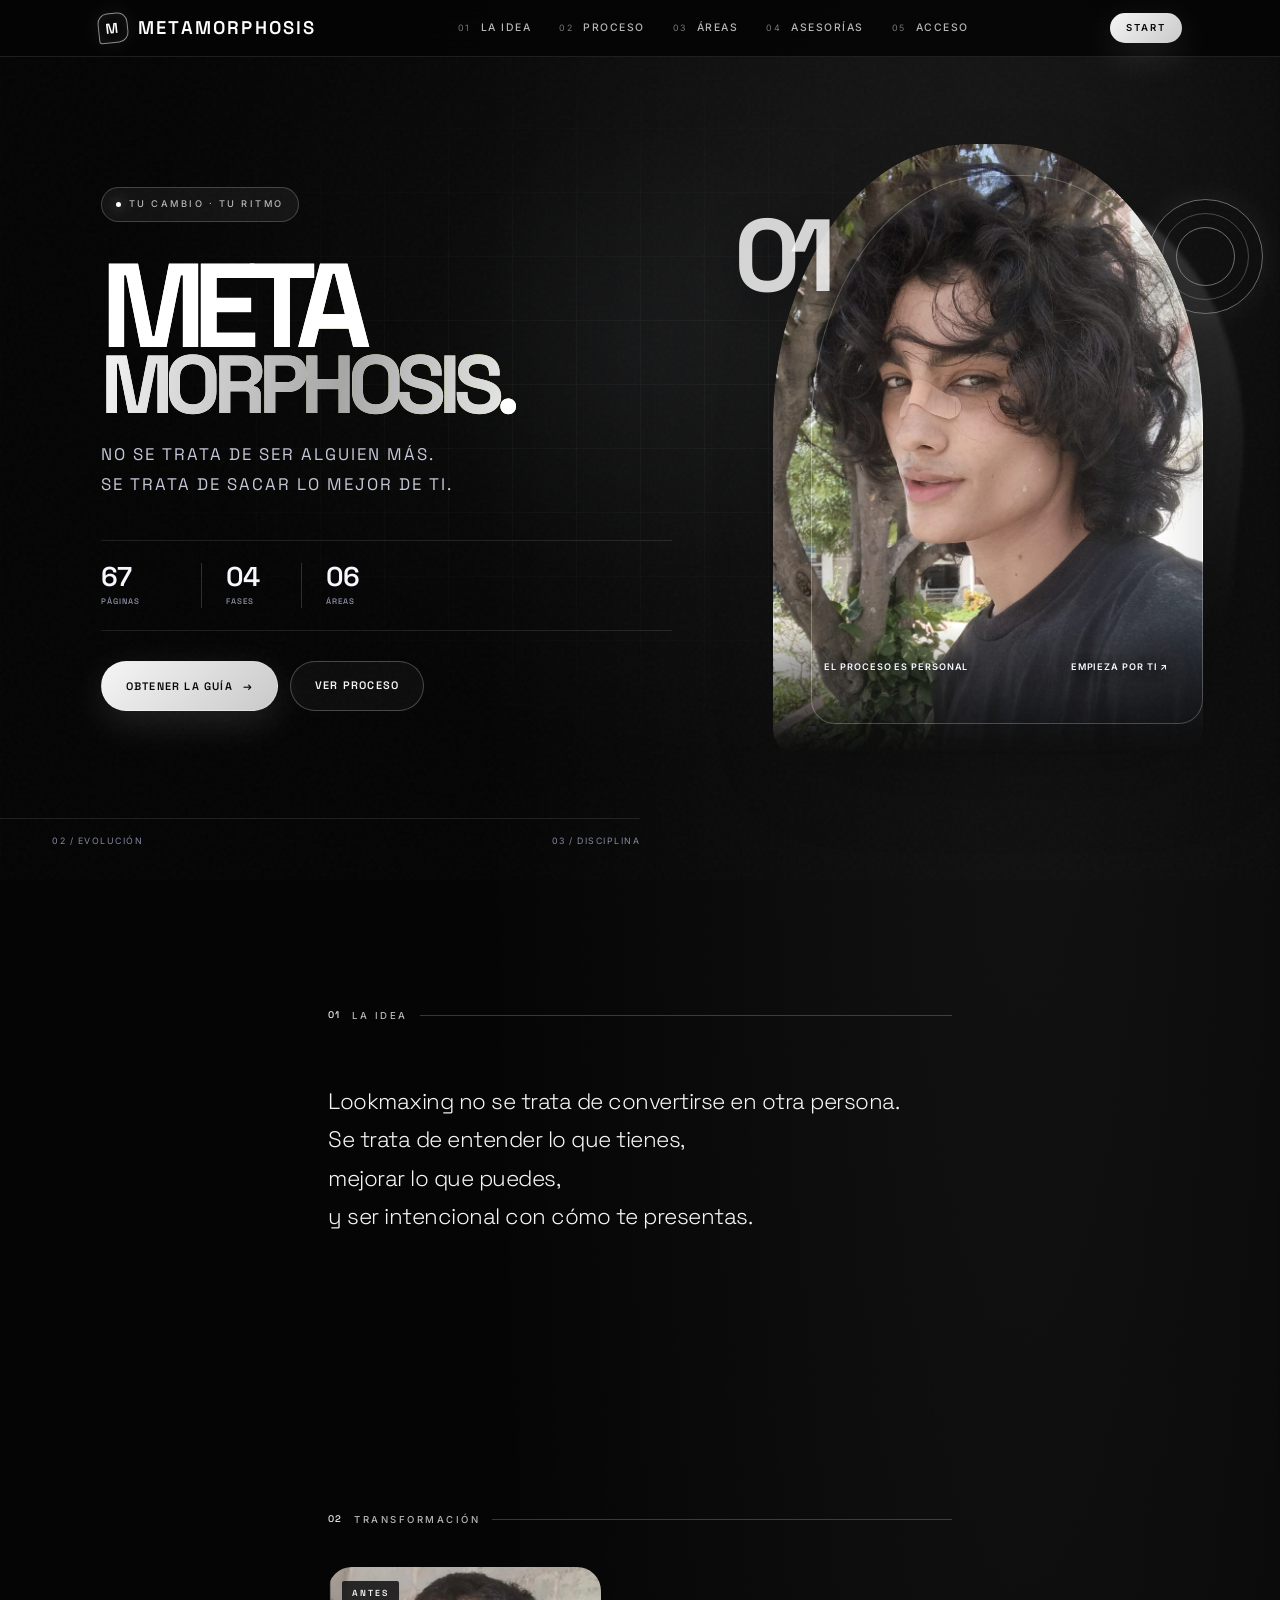
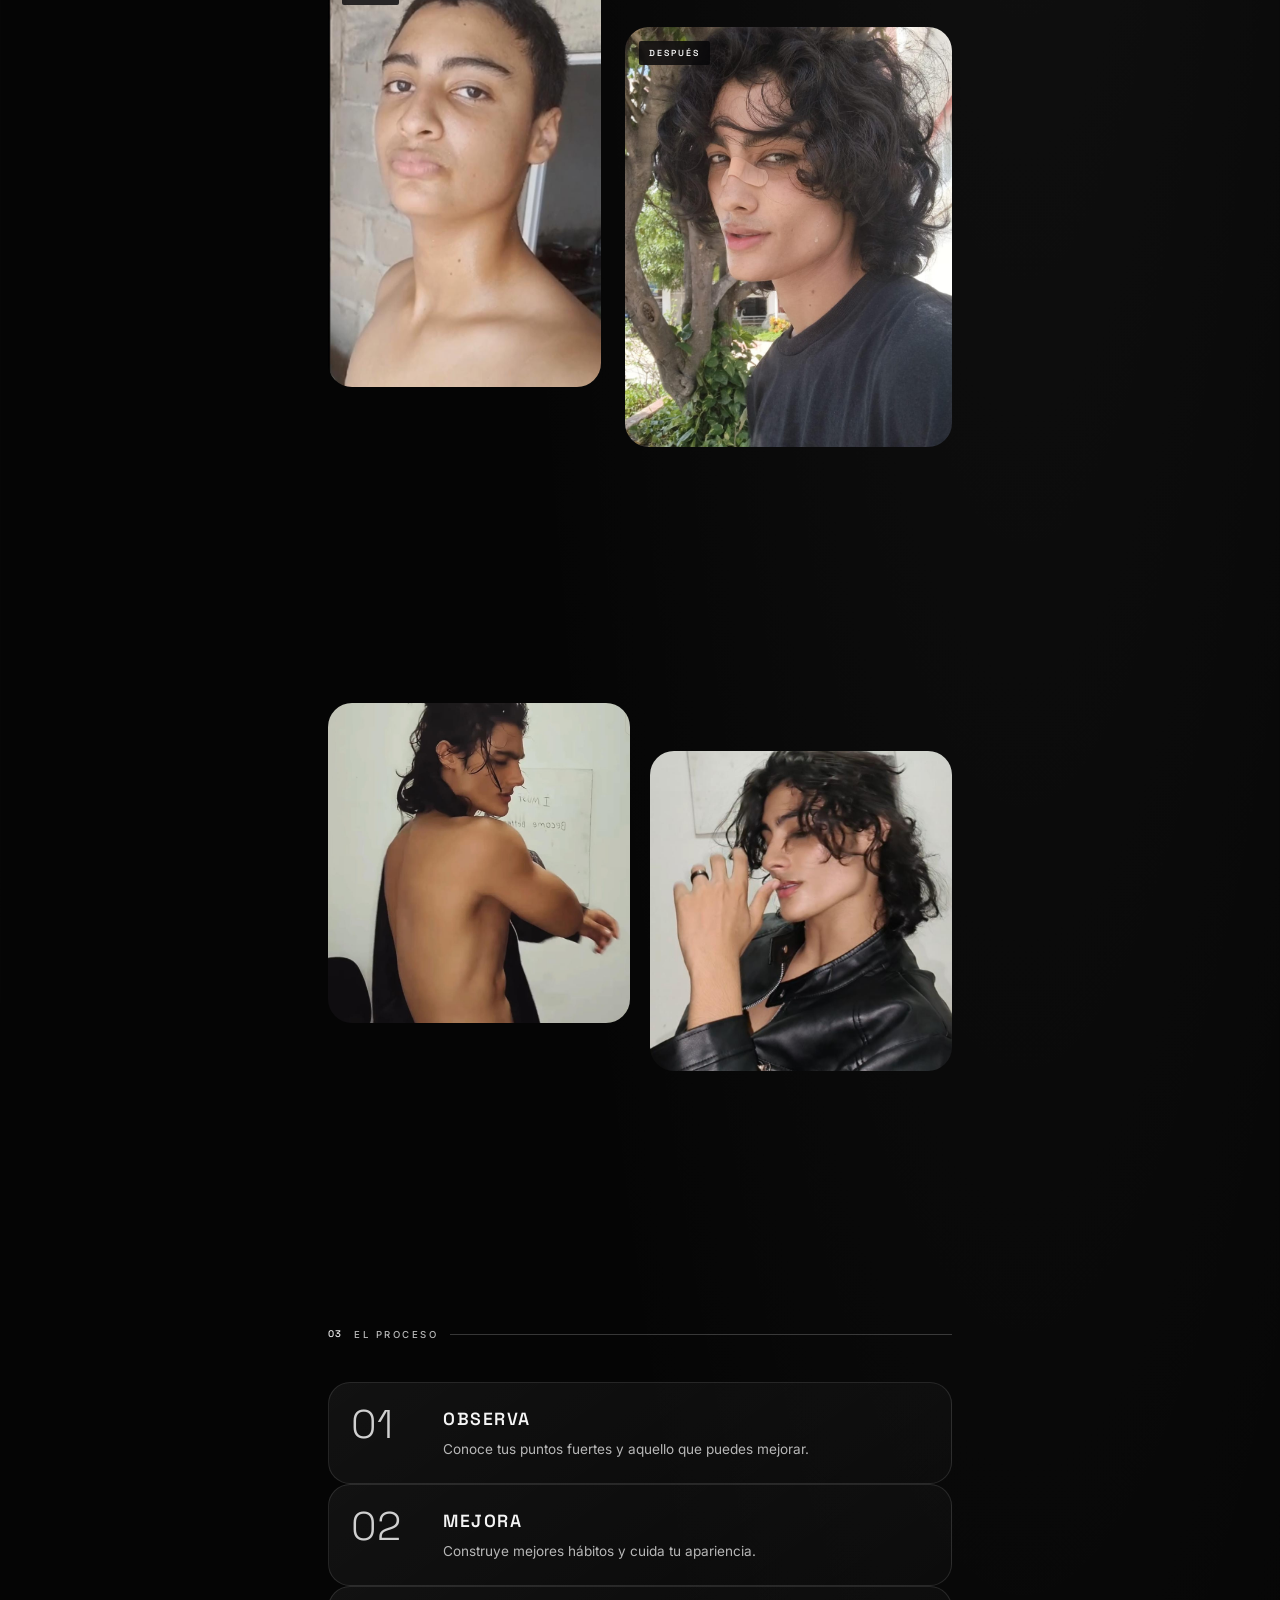
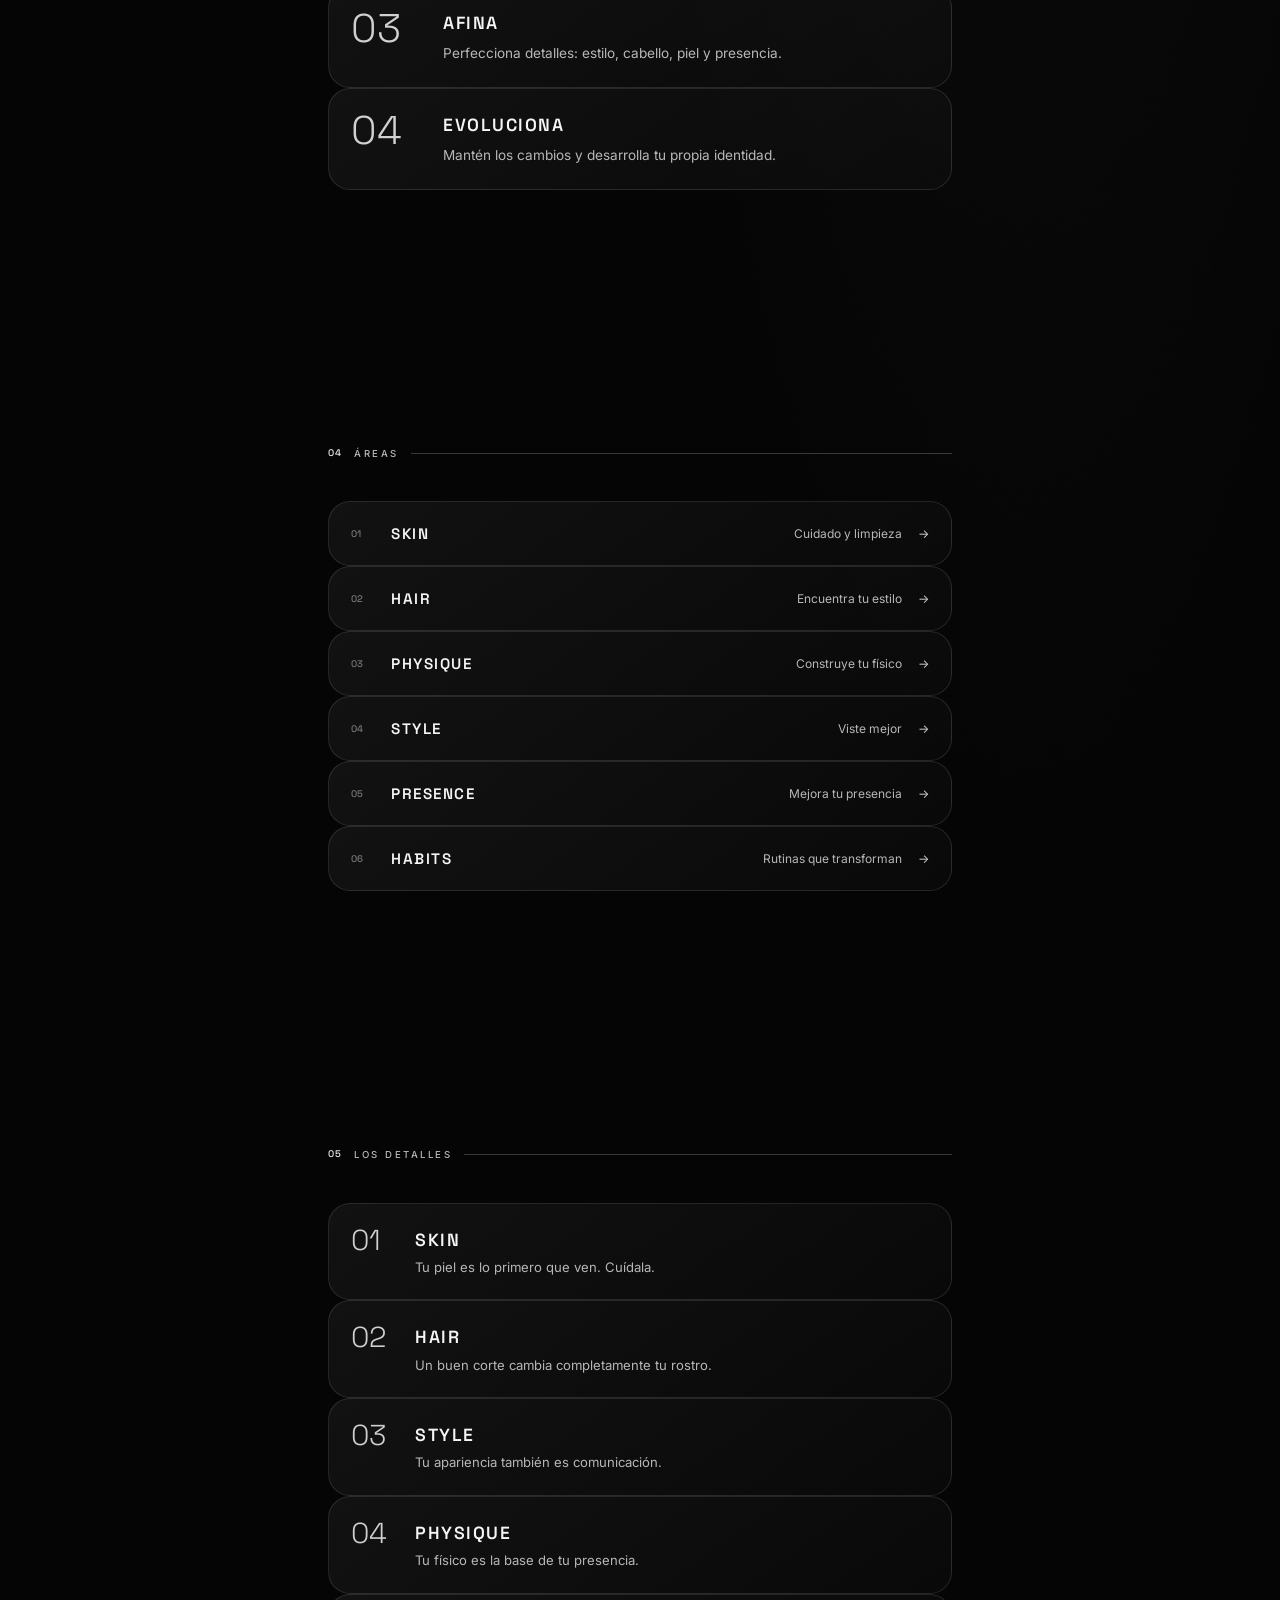
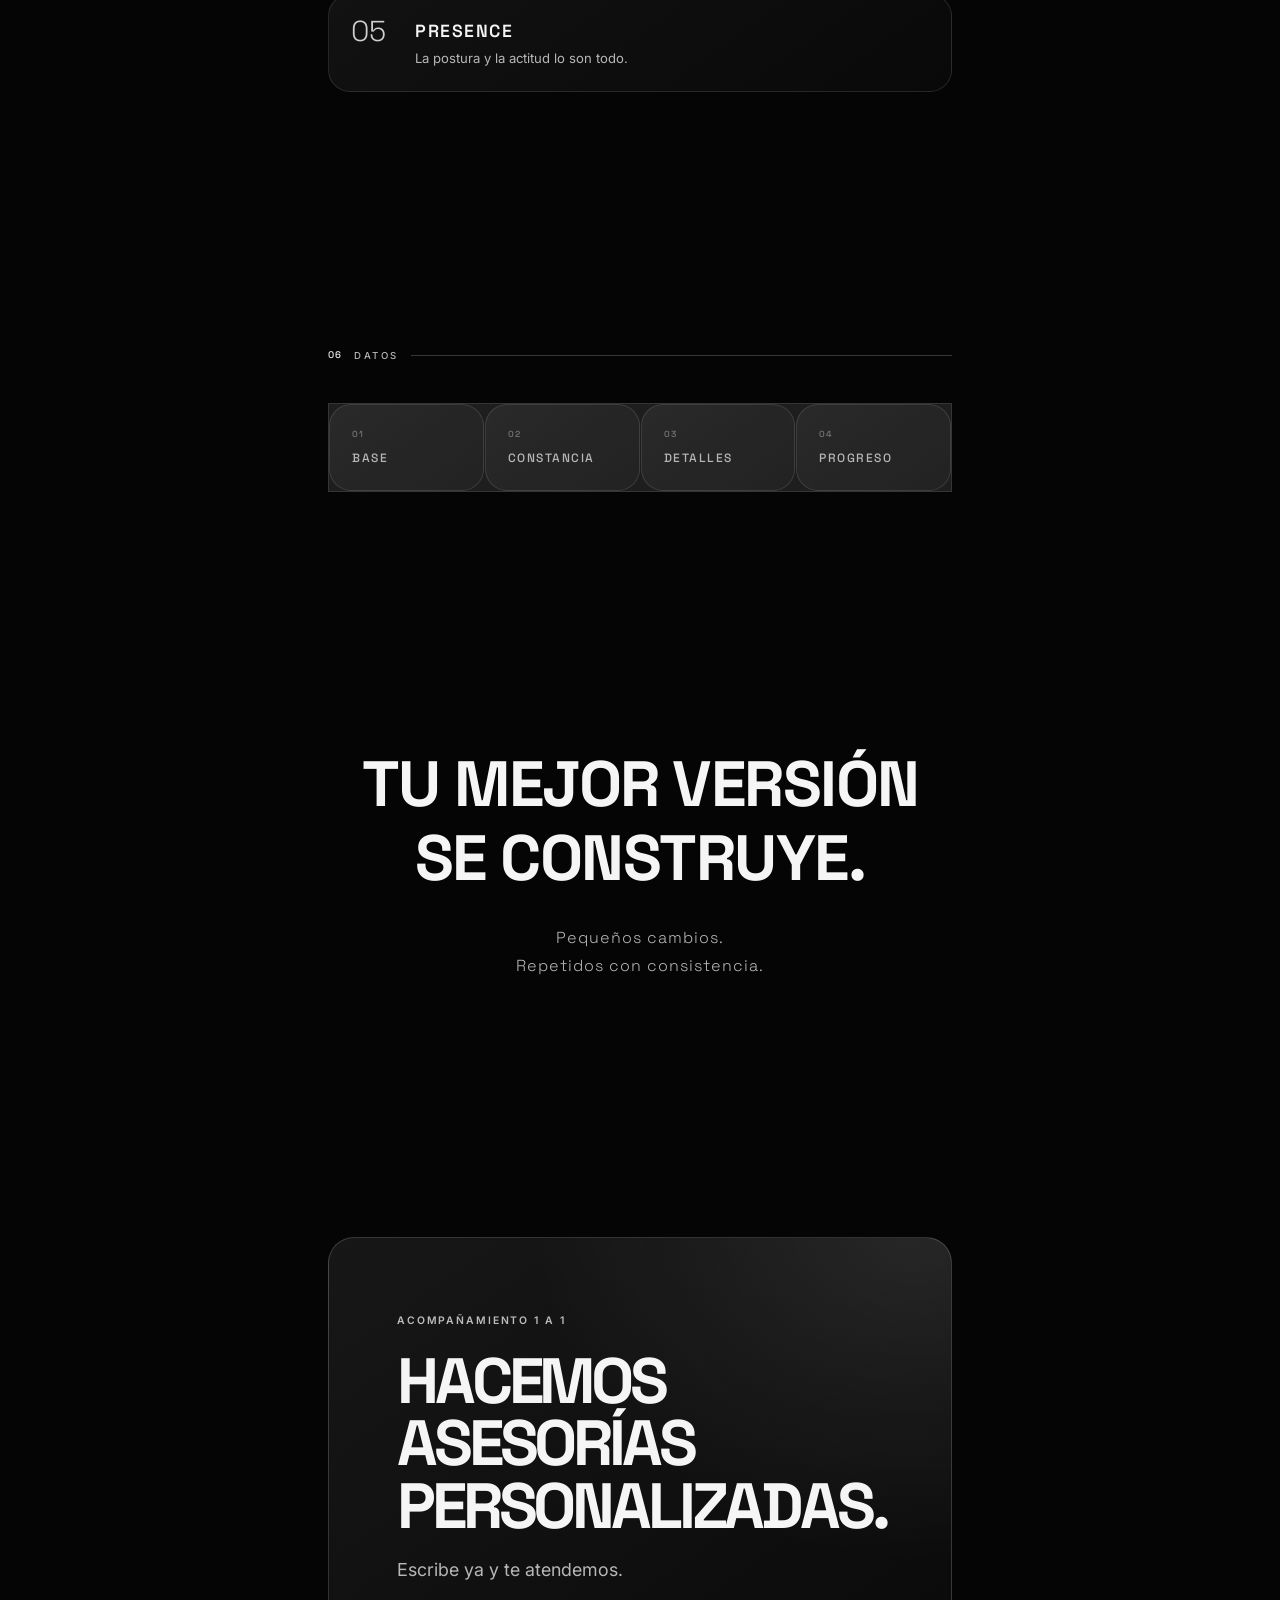
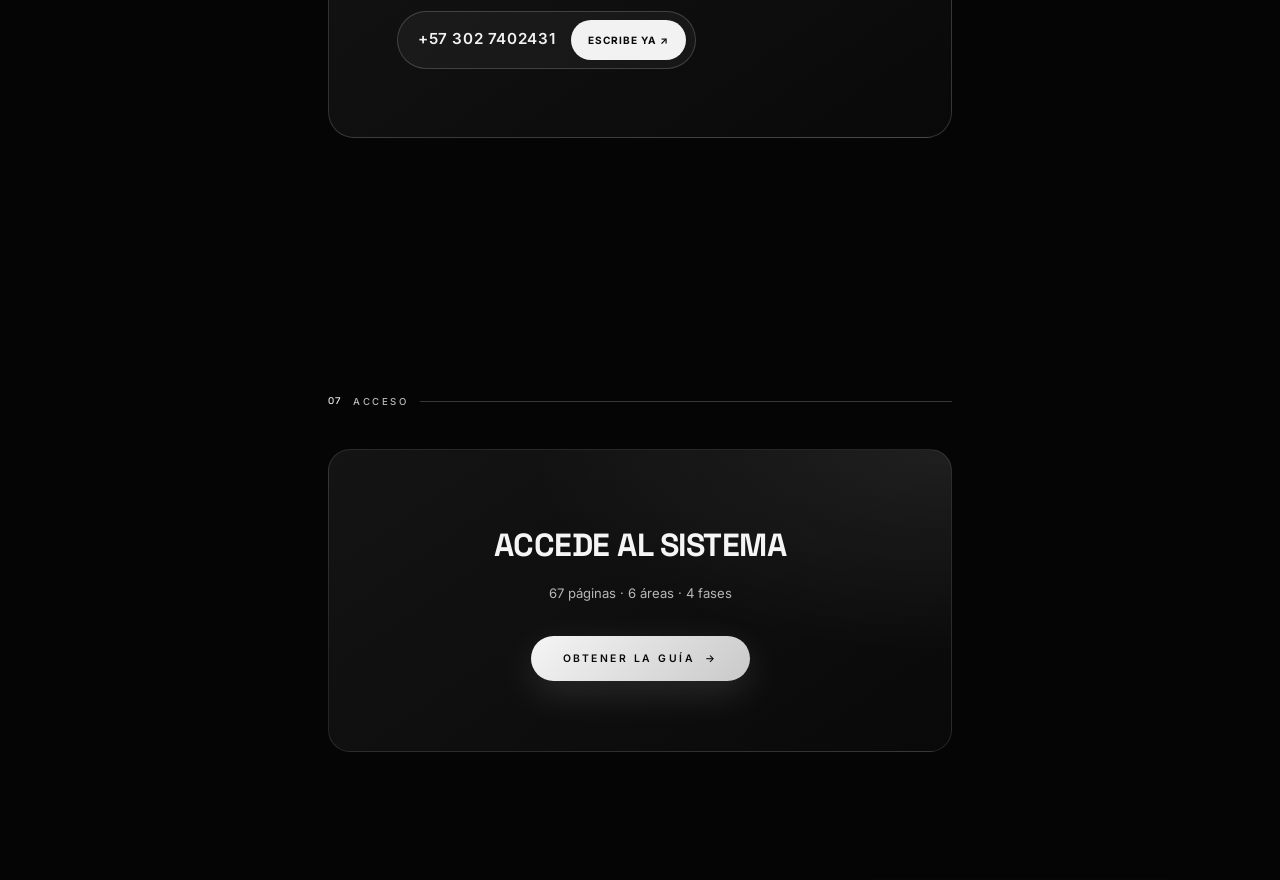
==== commit 6f1bf481: "Add files via upload" ====
--- a/index.html
+++ b/index.html
@@ -5,7 +5,7 @@
     <meta name="viewport" content="width=device-width, initial-scale=1.0, viewport-fit=cover">
     <title>Metamorphosis — Sistema de Transformación Personal</title>
     <meta name="description" content="Un sistema de 67 páginas para transformar tu apariencia de forma intencional: piel, cabello, físico, estilo y presencia.">
-    <meta name="theme-color" content="#060608">
+    <meta name="theme-color" content="#050505">
     <meta name="author" content="Metamorphosis">
 
     <meta property="og:type" content="website">
@@ -29,14 +29,15 @@
     ======================================== -->
     <nav class="nav" id="navbar">
         <div class="nav-inner">
-            <a href="#hero" class="nav-logo">METAMORPHOSIS</a>
+            <a href="#hero" class="nav-logo"><span class="brand-mark" aria-hidden="true">M</span><span>METAMORPHOSIS</span></a>
 
             <div class="nav-links" id="navLinks">
                 <a href="#idea" class="nav-link"><span class="nav-num">01</span> LA IDEA</a>
                 <a href="#process" class="nav-link"><span class="nav-num">02</span> PROCESO</a>
-                <a href="#explore" class="nav-link"><span class="nav-num">03</span> ÁREAS</a>
+                <a href="#explore" class="nav-link"><span class="nav-num">03</span> ÁREAS</a>
+                <a href="#asesorias" class="nav-link"><span class="nav-num">04</span> ASESORÍAS</a>
                 <button type="button" class="nav-link nav-link-btn" data-open-access>
-                    <span class="nav-num">04</span> ACCESO
+                    <span class="nav-num">05</span> ACCESO
                 </button>
             </div>
 
@@ -62,12 +63,12 @@
         <div class="hero-content">
             <div class="hero-status">
                 <span class="status-dot"></span>
-                <span class="status-text">SISTEMA ACTIVO</span>
-            </div>
-
-            <h1 class="hero-title">METAMORPHOSIS</h1>
-
-            <p class="hero-subtitle">UN SISTEMA PARA<br>LA TRANSFORMACIÓN PERSONAL.</p>
+                <span class="status-text">TU CAMBIO · TU RITMO</span>
+            </div>
+
+            <h1 class="hero-title"><span>META</span><span>MORPHOSIS<span class="hero-period">.</span></span></h1>
+
+            <p class="hero-subtitle">NO SE TRATA DE SER ALGUIEN MÁS.<br>SE TRATA DE SACAR LO MEJOR DE TI.</p>
 
             <div class="hero-stats">
                 <div class="hero-stat">
@@ -92,6 +93,12 @@
             </div>
         </div>
 
+                <figure class="hero-portrait">
+            <img src="assets/1.jpeg" alt="Retrato que representa el proceso personal de transformación" fetchpriority="high" decoding="async">
+            <span class="portrait-orbit" aria-hidden="true"></span>
+            <span class="portrait-index" aria-hidden="true">01</span>
+            <figcaption><span>EL PROCESO ES PERSONAL</span><span>EMPIEZA POR TI ↗</span></figcaption>
+        </figure>
         <div class="hero-meta">
             <span class="hero-meta-item">01 / TRANSFORMACIÓN</span>
             <span class="hero-meta-item">02 / EVOLUCIÓN</span>
@@ -166,28 +173,28 @@
                 <div class="process-step">
                     <span class="step-num">01</span>
                     <div class="step-content">
-                        <h3 class="step-name">IDENTIFY</h3>
+                        <h3 class="step-name">OBSERVA</h3>
                         <p class="step-desc">Conoce tus puntos fuertes y aquello que puedes mejorar.</p>
                     </div>
                 </div>
                 <div class="process-step">
                     <span class="step-num">02</span>
                     <div class="step-content">
-                        <h3 class="step-name">IMPROVE</h3>
+                        <h3 class="step-name">MEJORA</h3>
                         <p class="step-desc">Construye mejores hábitos y cuida tu apariencia.</p>
                     </div>
                 </div>
                 <div class="process-step">
                     <span class="step-num">03</span>
                     <div class="step-content">
-                        <h3 class="step-name">REFINE</h3>
+                        <h3 class="step-name">AFINA</h3>
                         <p class="step-desc">Perfecciona detalles: estilo, cabello, piel y presencia.</p>
                     </div>
                 </div>
                 <div class="process-step">
                     <span class="step-num">04</span>
                     <div class="step-content">
-                        <h3 class="step-name">EVOLVE</h3>
+                        <h3 class="step-name">EVOLUCIONA</h3>
                         <p class="step-desc">Mantén los cambios y desarrolla tu propia identidad.</p>
                     </div>
                 </div>
@@ -296,19 +303,19 @@
             <div class="data-grid">
                 <div class="data-item">
                     <span class="data-num">01</span>
-                    <span class="data-name">FOUNDATION</span>
+                    <span class="data-name">BASE</span>
                 </div>
                 <div class="data-item">
                     <span class="data-num">02</span>
-                    <span class="data-name">CONSISTENCY</span>
+                    <span class="data-name">CONSTANCIA</span>
                 </div>
                 <div class="data-item">
                     <span class="data-num">03</span>
-                    <span class="data-name">REFINEMENT</span>
+                    <span class="data-name">DETALLES</span>
                 </div>
                 <div class="data-item">
                     <span class="data-num">04</span>
-                    <span class="data-name">PROGRESS</span>
+                    <span class="data-name">PROGRESO</span>
                 </div>
             </div>
         </div>
@@ -327,6 +334,19 @@
     <!-- ========================================
          08 / ACCESO
     ======================================== -->
+    <section class="section consultation-section" id="asesorias">
+        <div class="container">
+            <div class="consultation-card">
+                <span class="consultation-kicker">ACOMPAÑAMIENTO 1 A 1</span>
+                <h2>HACEMOS ASESORÍAS<br>PERSONALIZADAS.</h2>
+                <p>Escribe ya y te atendemos.</p>
+                <a class="consultation-contact" href="https://wa.me/573027402431?text=Hola%2C%20quiero%20una%20asesor%C3%ADa%20personalizada" target="_blank" rel="noopener noreferrer" aria-label="Escribir por WhatsApp al +57 302 7402431">
+                    <span class="consultation-number">+57 302 7402431</span>
+                    <span class="consultation-button">ESCRIBE YA ↗</span>
+                </a>
+            </div>
+        </div>
+    </section>
     <section class="section" id="access">
         <div class="container">
             <div class="section-label">
@@ -341,135 +361,9 @@
                 <button type="button" class="btn-access" data-open-access>
                     OBTENER LA GUÍA <span class="btn-arrow">→</span>
                 </button>
-
-                <p class="access-note">
-                    <span id="currentOption">1</span> de 5 nodos por revisar
-                </p>
-
-                <p class="ad-note" id="adNotice"></p>
-            </div>
-        </div>
-    </section>
-
-    <!-- ========================================
-         TUTORIAL
-    ======================================== -->
-    <section class="section" id="tutorial">
-        <div class="container">
-            <div class="tutorial-block">
-                <span class="tutorial-label">¿NECESITAS AYUDA?</span>
-                <p class="tutorial-text">Aprende cómo funciona el acceso en 3 pasos.</p>
-                <button type="button" class="btn-tutorial" id="tutorialBtn">
-                    VER TUTORIAL <span class="btn-arrow">→</span>
-                </button>
-            </div>
-        </div>
-    </section>
-
-    <!-- ========================================
-         PANEL DE ACCESO
-    ======================================== -->
-    <div class="access-overlay" id="accessOverlay" aria-hidden="true" role="dialog" aria-modal="true" aria-labelledby="accessTitle">
-        <div class="overlay-card">
-            <button type="button" class="overlay-close" id="accessClose" aria-label="Cerrar">
-                <svg viewBox="0 0 24 24" aria-hidden="true"><path d="M6 6l12 12M18 6L6 18"/></svg>
-            </button>
-
-            <span class="overlay-eyebrow">ACCESO SEGURO</span>
-
-            <h2 class="overlay-title" id="accessTitle">REVISA LOS 5 NODOS</h2>
-            <p class="overlay-text">
-                Abre los cinco nodos, uno a uno. Cada nodo se marca solo una vez,
-                así que no tendrás que repetir ninguno.
-            </p>
-
-            <div class="access-nodes" id="accessNodes"></div>
-
-            <p class="access-progress" id="accessProgressText">0 de 5 nodos revisados</p>
-
-            <p class="access-notice" id="accessNotice"></p>
-
-            <div class="overlay-error" id="accessError">
-                <p class="overlay-text" id="accessErrorText">
-                    No pudimos abrir la pestaña. Pulsa el enlace directo.
-                </p>
-                <a href="#" id="accessErrorLink" class="overlay-fallback" target="_blank" rel="noopener noreferrer">
-                    ABRIR ENLACE DIRECTO →
-                </a>
-            </div>
-
-            <a href="acceso.html" class="overlay-continue" id="accessContinue">
-                CONTINUAR A LA GUÍA <span class="btn-arrow">→</span>
-            </a>
-
-            <button type="button" class="overlay-retry" id="accessRetry">
-                REINTENTAR
-            </button>
-        </div>
-    </div>
-
-    <!-- ========================================
-         MODAL TUTORIAL
-    ======================================== -->
-    <div class="tutorial-modal" id="tutorialModal" aria-hidden="true" role="dialog" aria-modal="true" aria-labelledby="tutorialTitle">
-        <div class="tutorial-card">
-            <button type="button" class="overlay-close" id="tutorialClose" aria-label="Cerrar">
-                <svg viewBox="0 0 24 24" aria-hidden="true"><path d="M6 6l12 12M18 6L6 18"/></svg>
-            </button>
-
-            <span class="overlay-eyebrow">CÓMO FUNCIONA</span>
-            <h2 class="overlay-title" id="tutorialTitle">ACCESO EN 3 PASOS</h2>
-
-            <ol class="tutorial-steps">
-                <li class="tutorial-step">
-                    <span class="tutorial-step-num">01</span>
-                    <div>
-                        <h3>Abre el nodo que toque</h3>
-                        <p>Hay 5 nodos y se recorren uno a uno. Solo el primero está disponible; los demás se van desbloqueando.</p>
-                    </div>
-                </li>
-                <li class="tutorial-step">
-                    <span class="tutorial-step-num">02</span>
-                    <div>
-                        <h3>Vuelve y sigue con el siguiente</h3>
-                        <p>El enlace se abre en una pestaña nueva. Al volver, ese nodo queda marcado y te toca el siguiente.</p>
-                    </div>
-                </li>
-                <li class="tutorial-step">
-                    <span class="tutorial-step-num">03</span>
-                    <div>
-                        <h3>Lee tu guía</h3>
-                        <p>Con los 5 nodos revisados se desbloquean las 67 páginas para leer online.</p>
-                    </div>
-                </li>
-            </ol>
-
-            <button type="button" class="overlay-retry" data-close-tutorial>ENTENDIDO</button>
-        </div>
-    </div>
-
-    <!-- ========================================
-         FOOTER
-    ======================================== -->
-    <footer class="footer">
-        <div class="container">
-            <div class="footer-brand">
-                <h2 class="footer-logo">METAMORPHOSIS</h2>
-                <p class="footer-tagline">A SYSTEM FOR PERSONAL TRANSFORMATION.</p>
-            </div>
-
-            <div class="footer-links">
-                <a href="#idea" class="footer-link"><span class="footer-num">01</span> IDEA</a>
-                <a href="#process" class="footer-link"><span class="footer-num">02</span> PROCESO</a>
-                <a href="#explore" class="footer-link"><span class="footer-num">03</span> ÁREAS</a>
-                <a href="#" class="footer-link" data-open-access><span class="footer-num">04</span> GUÍA</a>
-            </div>
-
-            <div class="footer-bottom">
-                <p>© 2026 Metamorphosis. Todos los derechos reservados.</p>
-            </div>
-        </div>
-    </footer>
+            </div>
+        </div>
+    </section>
 
     <script src="js/app.js"></script>
 </body>
--- a/css/style.css
+++ b/css/style.css
@@ -1402,3 +1402,106 @@
         transform: none !important;
     }
 }
+
+/* Nuevo lenguaje visual juvenil */
+:root { --accent:#c7f36b; --accent-dim:rgba(199,243,107,.13); --bg:#090a12; --bg-soft:#111321; --line:rgba(255,255,255,.12); --line-strong:rgba(255,255,255,.22); --text:#f7f7ff; --text-dim:#b6b8cc; --text-faint:#8589a3; }
+html { scroll-behavior:smooth; }
+body { background:radial-gradient(ellipse at 78% 4%,rgba(163,230,53,.12),transparent 38%),var(--bg); }
+.nav { background:rgba(9,10,18,.82); backdrop-filter:blur(18px); border-bottom:1px solid rgba(255,255,255,.08); }
+.nav-logo { font-size:clamp(.9rem,2vw,1.15rem); letter-spacing:.14em; color:#fff; }
+.hero { min-height:min(900px,100svh); background:radial-gradient(ellipse at 50% 30%,rgba(163,230,53,.16),transparent 55%); }
+.hero-title { letter-spacing:-.075em; font-size:clamp(3.1rem,11vw,9rem); line-height:.9; background:linear-gradient(110deg,#fff 25%,#d9ff83 68%,#67e8f9); color:transparent; background-clip:text; }
+.hero-cta,.btn-access,.nav-cta { border-radius:999px; background:linear-gradient(110deg,#c7f36b,#55cfb1); color:#10130b; box-shadow:0 12px 38px rgba(56,201,181,.22); transition:transform .2s,filter .2s; }
+.hero-cta:hover,.btn-access:hover,.nav-cta:hover { transform:translateY(-2px); filter:brightness(1.12); }
+.hero-cta-ghost { background:rgba(255,255,255,.06); border:1px solid var(--line-strong); box-shadow:none; }
+.section { padding-block:clamp(74px,10vw,140px); }
+.container { width:min(1080px,calc(100% - 40px)); }
+.process-step,.detail-row,.data-item,.area-item,.access-block { border:1px solid var(--line); border-radius:22px; background:linear-gradient(145deg,rgba(255,255,255,.055),rgba(255,255,255,.018)); }
+.process-step,.detail-row,.data-item,.area-item { padding:22px; }
+.area-item { transition:transform .2s,border-color .2s,background .2s; }
+.area-item:hover { transform:translateY(-3px); border-color:rgba(199,243,107,.5); background:rgba(163,230,53,.1); }
+.transform-img,.gallery-img { border-radius:24px; }
+.access-block { padding:clamp(30px,7vw,70px); background:radial-gradient(ellipse at 100% 0,rgba(103,232,249,.1),transparent 45%),linear-gradient(145deg,rgba(163,230,53,.14),rgba(255,255,255,.025)); }
+@media(max-width:700px){ .nav-links.is-open { border:1px solid var(--line); border-radius:18px; background:rgba(17,19,33,.97); padding:12px; } .hero-meta { display:none; } }
+/* Identidad editorial: la metamorfosis como proceso propio */
+.nav-inner { max-width:1180px; }
+.nav-logo { display:inline-flex; align-items:center; gap:10px; letter-spacing:.12em; }
+.brand-mark { display:grid; place-items:center; width:30px; height:30px; border:1px solid rgba(199,243,107,.65); border-radius:10px 10px 10px 3px; color:#d9ff83; font-size:.9rem; line-height:1; transform:rotate(-6deg); box-shadow:inset 0 0 18px rgba(199,243,107,.13),0 0 22px rgba(163,230,53,.14); }
+.hero { width:min(1280px,100%); min-height:min(880px,100svh); margin:0 auto; padding:118px clamp(24px,6vw,86px) 100px; display:grid; grid-template-columns:minmax(0,1.12fr) minmax(280px,.78fr); align-items:center; gap:clamp(24px,6vw,90px); }
+.hero-content { z-index:2; width:100%; max-width:700px; text-align:left; align-items:flex-start; }
+.hero-status { margin-bottom:clamp(20px,4vw,38px); border:1px solid rgba(199,243,107,.32); border-radius:999px; background:rgba(163,230,53,.1); padding:9px 14px; }
+.status-dot { background:#c7f36b; box-shadow:0 0 16px #9edc53; }
+.hero-title { display:flex; flex-direction:column; align-items:flex-start; gap:0; margin:0 0 22px; font-size:clamp(4rem,9.3vw,8.6rem); line-height:.78; letter-spacing:-.105em; }
+.hero-title span:first-child { color:#fff; }
+.hero-title span:nth-child(2) { font-size:.69em; letter-spacing:-.09em; background:linear-gradient(100deg,#d9ff83 0%,#c7f36b 48%,#67e8f9 100%); color:transparent; background-clip:text; }
+.hero-title .hero-period { color:#67e8f9; }
+.hero-subtitle { max-width:510px; font-size:clamp(.86rem,1.4vw,1.05rem); line-height:1.8; letter-spacing:.12em; color:#c5c6d6; }
+.hero-stats { justify-content:flex-start; margin:32px 0 30px; gap:0; }
+.hero-stat { min-width:100px; align-items:flex-start; padding:0 24px; border-left:1px solid rgba(255,255,255,.14); }
+.hero-stat:first-child { padding-left:0; border-left:0; }
+.hero-stat-num { color:#f7f7ff; font-size:1.7rem; }
+.hero-stat-label { color:#9295ad; letter-spacing:.13em; }
+.hero-actions { justify-content:flex-start; flex-wrap:wrap; }
+.hero-cta { min-height:50px; padding:0 24px; border-radius:999px; font-size:.68rem; letter-spacing:.11em; }
+.hero-meta { left:clamp(24px,6vw,86px); right:clamp(24px,6vw,86px); display:flex; justify-content:space-between; border-top:1px solid rgba(255,255,255,.1); padding-top:15px; }
+.hero-meta-item { color:#8589a3; }
+.hero-portrait { position:relative; z-index:1; width:min(100%,430px); height:clamp(380px,58vw,610px); justify-self:center; isolation:isolate; }
+.hero-portrait::before { content:""; position:absolute; inset:7% -9% 2% 10%; z-index:-2; border-radius:48% 48% 34% 34%; background:linear-gradient(145deg,rgba(163,230,53,.48),rgba(34,211,180,.18) 56%,transparent 84%); filter:blur(2px); transform:rotate(5deg); }
+.hero-portrait::after { content:""; position:absolute; inset:5% 0 5% 9%; z-index:1; pointer-events:none; border:1px solid rgba(255,255,255,.22); border-radius:46% 46% 24px 24px; box-shadow:inset 0 0 60px rgba(9,10,18,.18),0 30px 90px rgba(0,0,0,.35); }
+.hero-portrait img { width:100%; height:100%; object-fit:cover; object-position:50% 22%; border-radius:46% 46% 24px 24px; filter:saturate(.78) contrast(1.04); mask-image:linear-gradient(to bottom,#000 0%,#000 79%,transparent 100%); }
+.portrait-orbit { position:absolute; z-index:-1; top:9%; right:-14%; width:115px; aspect-ratio:1; border:1px solid rgba(103,232,249,.52); border-radius:50%; box-shadow:0 0 34px rgba(103,232,249,.12); }
+.portrait-orbit::before,.portrait-orbit::after { content:""; position:absolute; inset:13px; border:1px solid rgba(199,243,107,.3); border-radius:50%; }
+.portrait-orbit::after { inset:27px; border-color:rgba(103,232,249,.45); }
+.portrait-index { position:absolute; z-index:2; top:10%; left:-9%; font-family:var(--font-display); font-size:clamp(4rem,8vw,7rem); font-weight:700; line-height:1; letter-spacing:-.1em; color:rgba(255,255,255,.82); text-shadow:0 8px 32px rgba(9,10,18,.35); }
+.hero-portrait figcaption { position:absolute; z-index:2; left:12%; right:8%; bottom:13%; display:flex; justify-content:space-between; gap:12px; font-size:.57rem; font-weight:600; letter-spacing:.1em; color:#f7f7ff; text-shadow:0 2px 12px #080912; }
+.section-label { letter-spacing:.15em; }
+@media(max-width:760px) {
+ .hero { width:100%; min-height:auto; grid-template-columns:1fr; gap:16px; padding:118px 24px 96px; }
+ .hero-content { text-align:center; align-items:center; }
+ .hero-title { align-items:center; font-size:clamp(4rem,17vw,7rem); }
+ .hero-subtitle { font-size:.8rem; }
+ .hero-stats { justify-content:center; margin:25px 0; }
+ .hero-stat { min-width:0; padding:0 17px; }
+ .hero-actions { justify-content:center; }
+ .hero-portrait { grid-row:1; width:min(65vw,310px); height:clamp(310px,90vw,440px); margin-bottom:0; }
+ .hero-portrait figcaption { left:4%; right:4%; bottom:13%; font-size:.48rem; }
+ .portrait-index { left:-14%; top:12%; font-size:4.4rem; }
+ .portrait-orbit { width:82px; right:-13%; }
+ .hero-status { margin-bottom:18px; }
+ .hero-meta { bottom:20px; left:24px; right:24px; font-size:.49rem; }
+}
+@media(max-width:390px) { .hero-stat { padding:0 12px; } .hero-stat-num { font-size:1.45rem; } .hero-meta-item { letter-spacing:.04em; } }
+/* Paleta monocromática: negro, blanco y grafito */
+:root { --accent:#f2f2f2; --accent-dim:rgba(255,255,255,.09); --bg:#050505; --bg-soft:#101010; --bg-card:#141414; --line:rgba(255,255,255,.1); --line-strong:rgba(255,255,255,.2); --text:#f5f5f5; --text-dim:#b7b7b7; --text-faint:#777; }
+html,body { background:#050505; }
+body { background:radial-gradient(ellipse at 80% 6%,rgba(255,255,255,.055),transparent 38%),#050505; }
+.nav { background:rgba(5,5,5,.9); border-bottom-color:rgba(255,255,255,.1); }
+.hero { background:radial-gradient(ellipse at 58% 30%,rgba(255,255,255,.045),transparent 58%); }
+.hero-title span:nth-child(2) { background:linear-gradient(100deg,#f3f3f3,#a6a6a6 58%,#e8e8e8); color:transparent; background-clip:text; }
+.hero-title .hero-period { color:#fff; }
+.hero-status { border-color:rgba(255,255,255,.2); background:rgba(255,255,255,.055); }
+.status-dot { background:#fff; box-shadow:0 0 14px rgba(255,255,255,.7); }
+.brand-mark { border-color:rgba(255,255,255,.55); color:#fff; box-shadow:inset 0 0 18px rgba(255,255,255,.08),0 0 22px rgba(255,255,255,.08); }
+.hero-cta,.btn-access,.nav-cta { background:linear-gradient(135deg,#f5f5f5,#c9c9c9); color:#080808; box-shadow:0 12px 38px rgba(255,255,255,.12); }
+.hero-cta:hover,.btn-access:hover,.nav-cta:hover { filter:brightness(1.06); }
+.hero-cta-ghost { background:rgba(255,255,255,.035); color:#f5f5f5; border-color:rgba(255,255,255,.24); box-shadow:none; }
+.area-item:hover { border-color:rgba(255,255,255,.4); background:rgba(255,255,255,.07); }
+.process-step,.detail-row,.data-item,.area-item,.access-block { border-color:rgba(255,255,255,.11); background:linear-gradient(145deg,rgba(255,255,255,.055),rgba(255,255,255,.018)); }
+.access-block { background:radial-gradient(ellipse at 100% 0,rgba(255,255,255,.075),transparent 48%),linear-gradient(145deg,#141414,#090909); }
+.hero-portrait::before { background:linear-gradient(145deg,rgba(255,255,255,.25),rgba(180,180,180,.1) 56%,transparent 84%); }
+.portrait-orbit { border-color:rgba(255,255,255,.38); box-shadow:0 0 34px rgba(255,255,255,.07); }
+.portrait-orbit::before { border-color:rgba(255,255,255,.24); }
+.portrait-orbit::after { border-color:rgba(255,255,255,.4); }
+.hero-stat { border-left-color:rgba(255,255,255,.16); }
+.section-label,.area-arrow,.step-num,.detail-num { color:#d0d0d0; }
+.nav-links.is-open { background:rgba(15,15,15,.98); }
+/* Contacto para asesorías */
+.consultation-card { position:relative; overflow:hidden; padding:clamp(30px,7vw,68px); border:1px solid rgba(255,255,255,.16); border-radius:26px; background:radial-gradient(ellipse at 95% 0,rgba(255,255,255,.09),transparent 46%),linear-gradient(145deg,#171717,#090909); }
+.consultation-kicker { display:inline-block; margin-bottom:20px; color:#bdbdbd; font-size:.65rem; font-weight:600; letter-spacing:.18em; }
+.consultation-card h2 { max-width:720px; color:#f5f5f5; font-family:var(--font-display); font-size:clamp(2rem,6vw,4rem); font-weight:700; letter-spacing:-.065em; line-height:.98; }
+.consultation-card p { margin-top:18px; color:#b7b7b7; font-size:clamp(.95rem,2vw,1.12rem); }
+.consultation-contact { display:flex; align-items:center; justify-content:space-between; gap:16px; width:fit-content; max-width:100%; margin-top:26px; padding:8px 9px 8px 20px; border:1px solid rgba(255,255,255,.18); border-radius:999px; background:rgba(255,255,255,.045); transition:transform .2s,border-color .2s,background .2s; }
+.consultation-contact:hover { transform:translateY(-2px); border-color:rgba(255,255,255,.42); background:rgba(255,255,255,.08); }
+.consultation-number { color:#f2f2f2; font-size:.95rem; font-weight:600; letter-spacing:.04em; }
+.consultation-button { padding:12px 17px; border-radius:999px; background:#f2f2f2; color:#090909; font-size:.63rem; font-weight:700; letter-spacing:.1em; }
+@media(max-width:480px) { .consultation-contact { width:100%; padding-left:14px; gap:8px; } .consultation-number { font-size:.84rem; } .consultation-button { padding:11px 13px; font-size:.58rem; } }
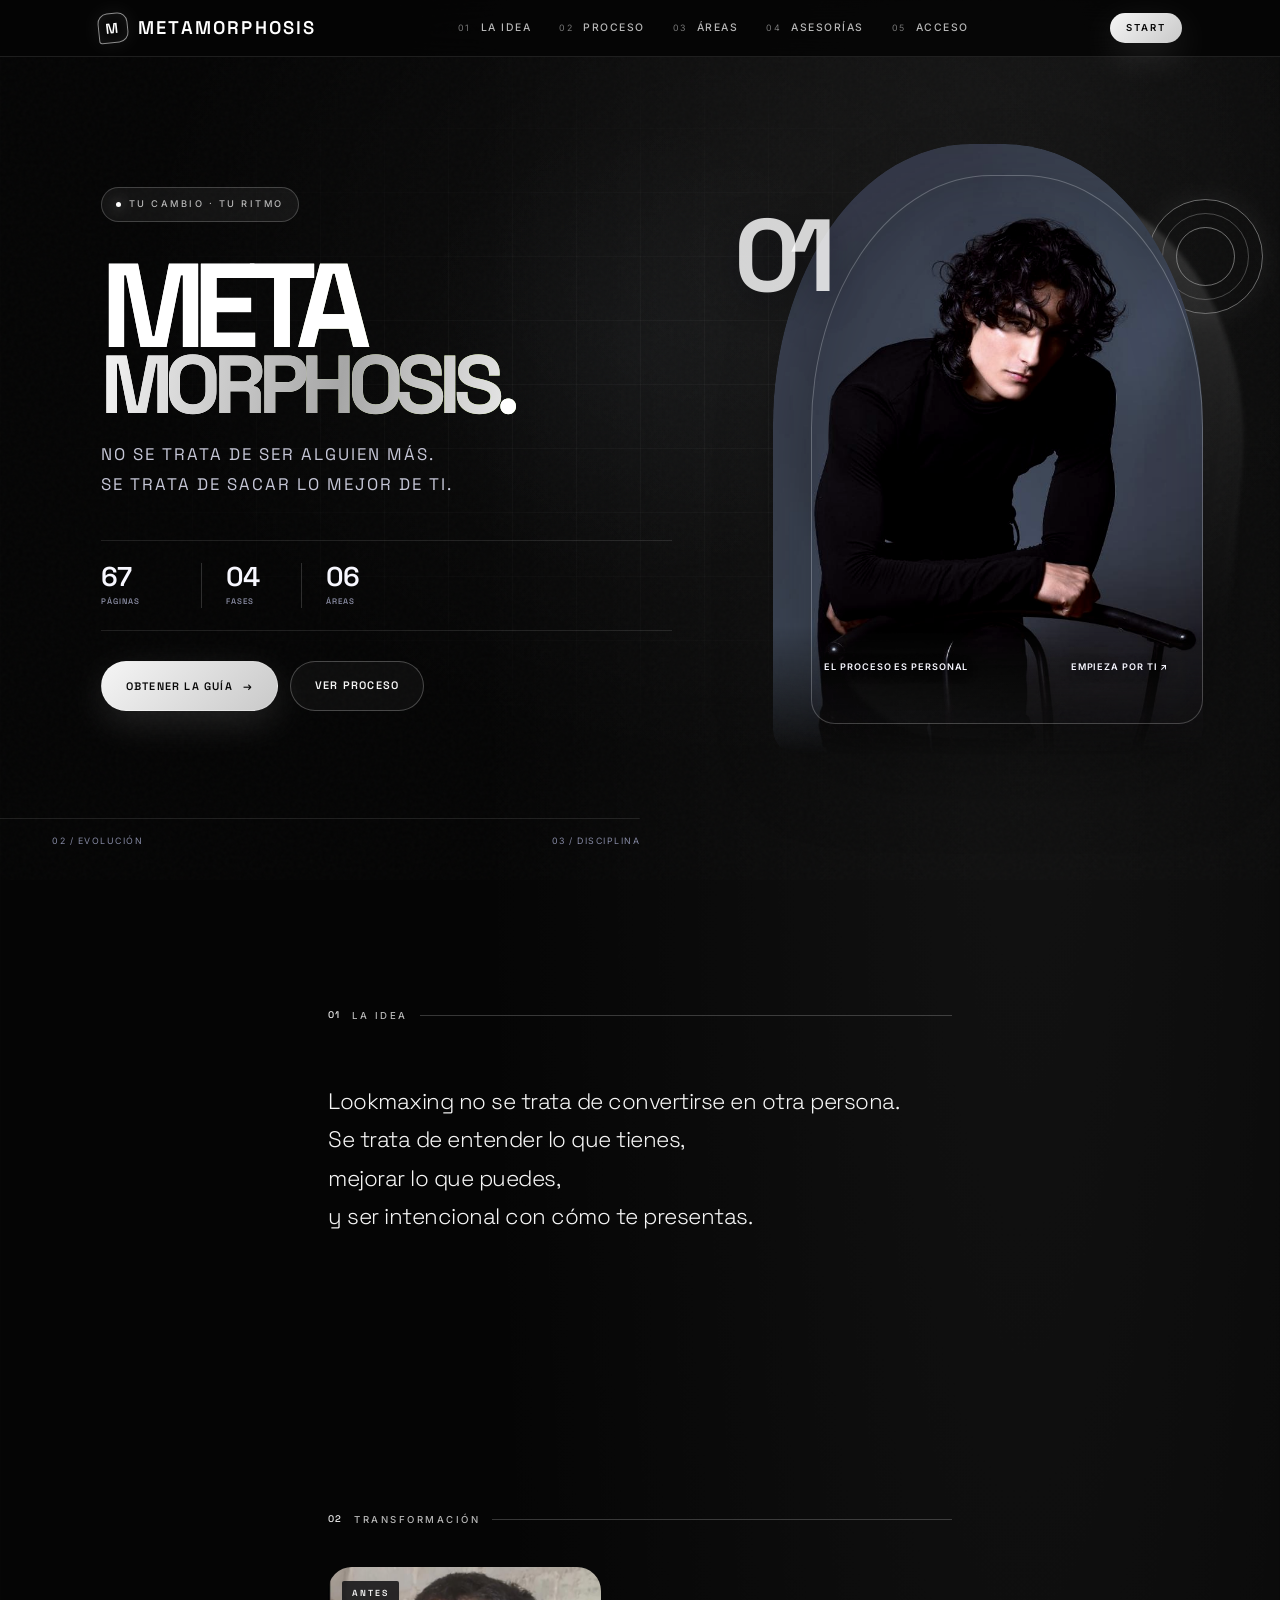
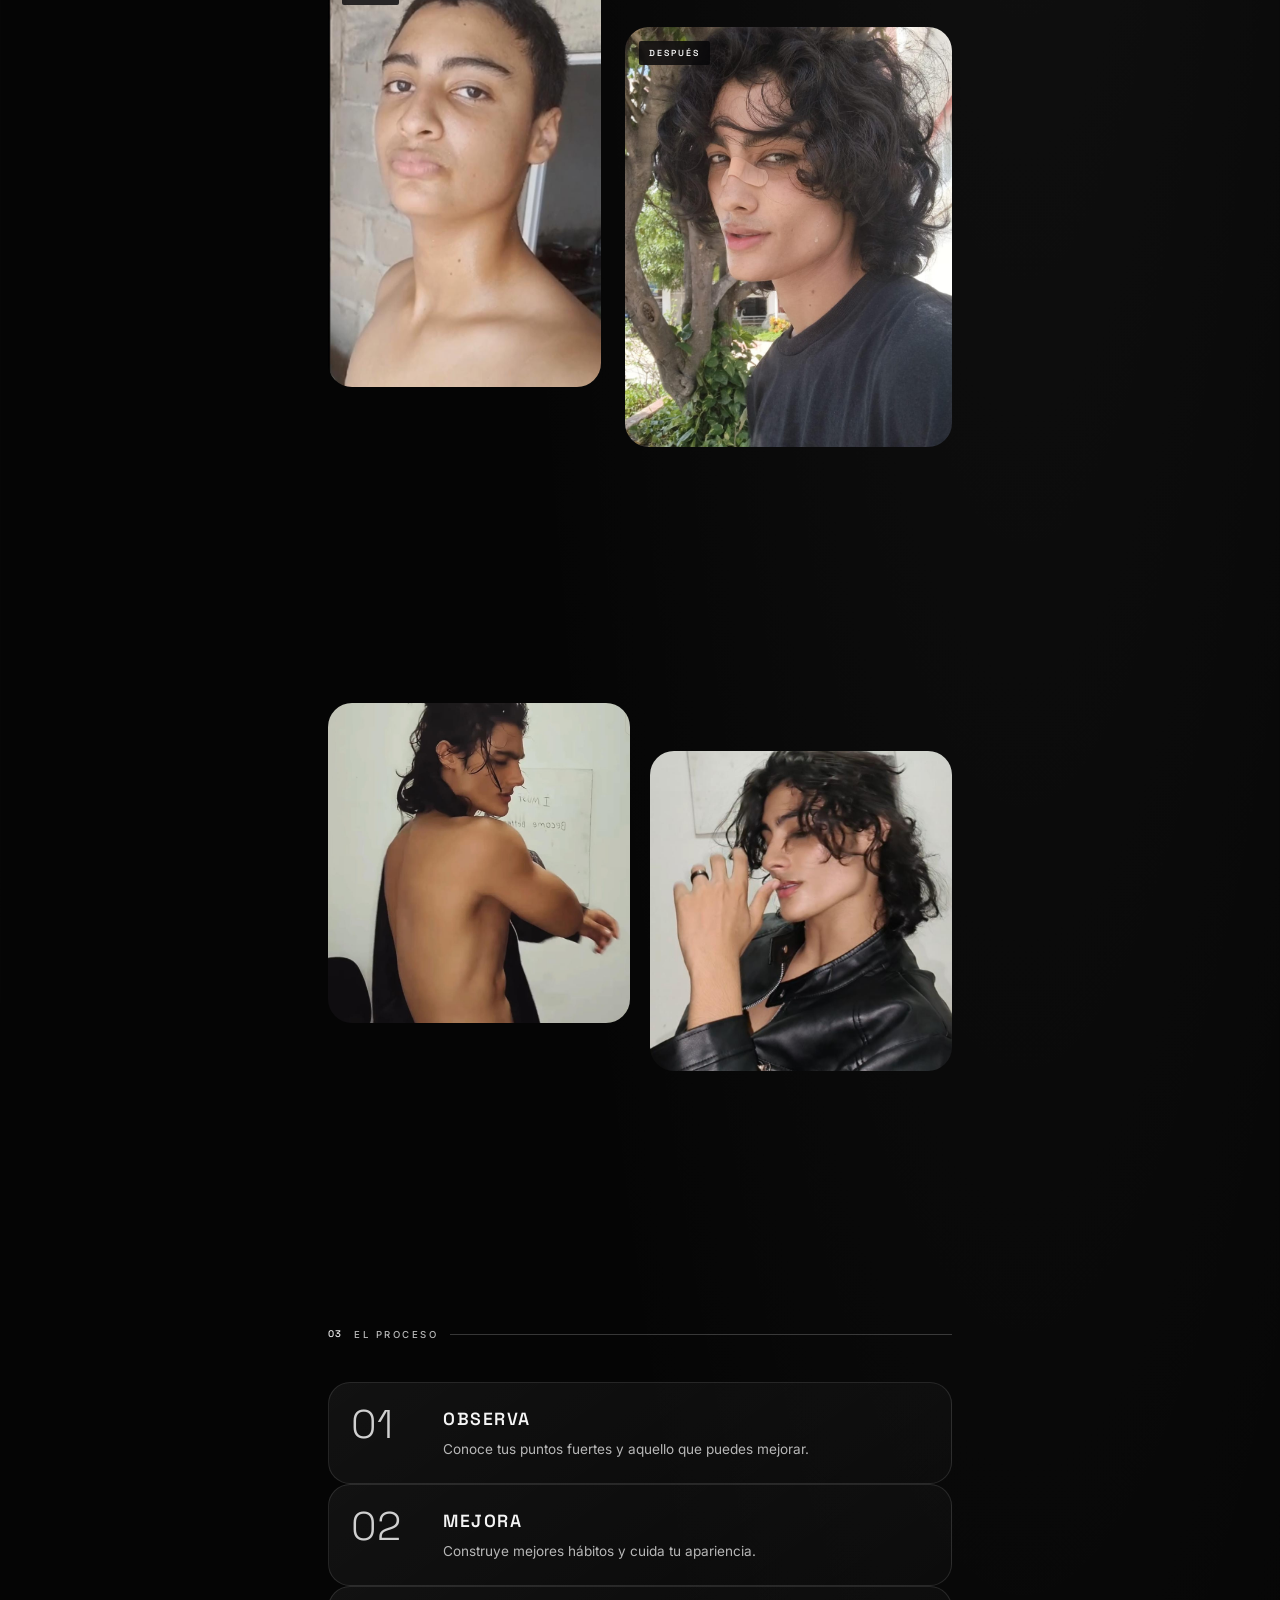
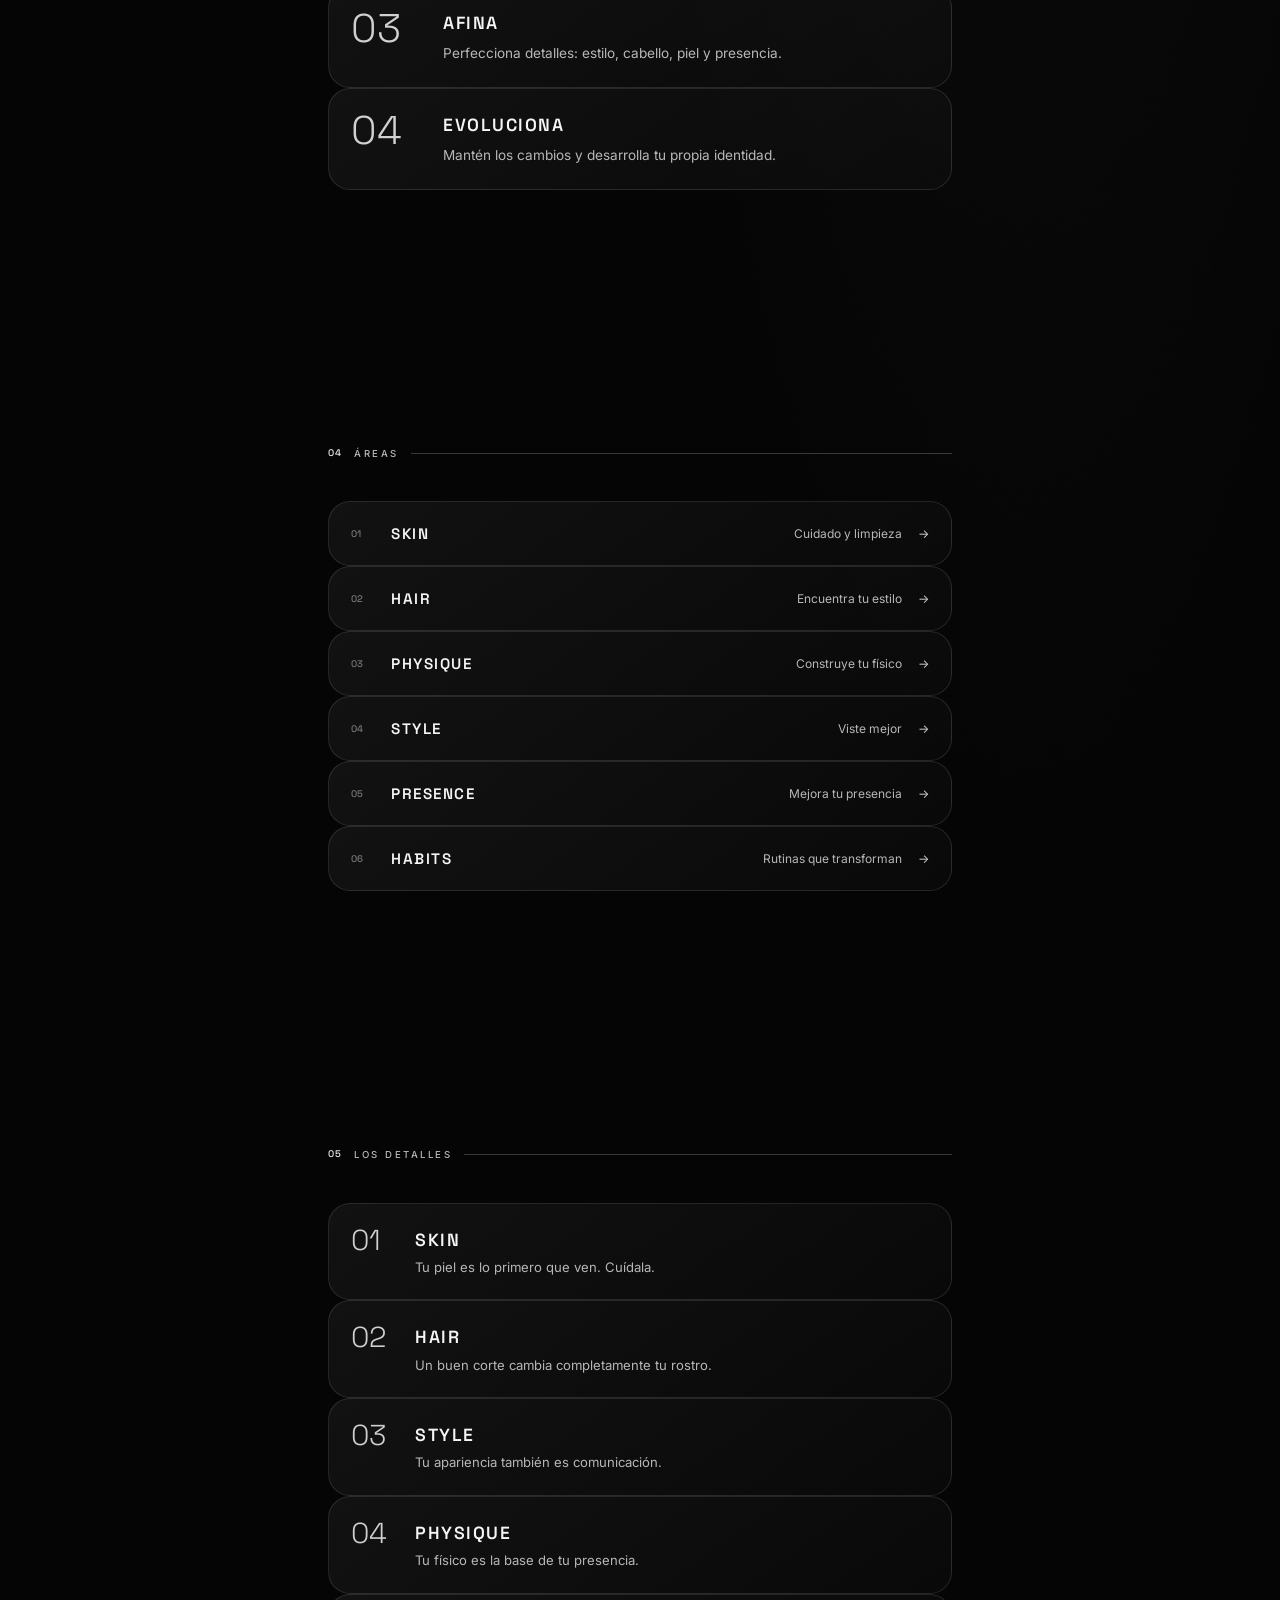
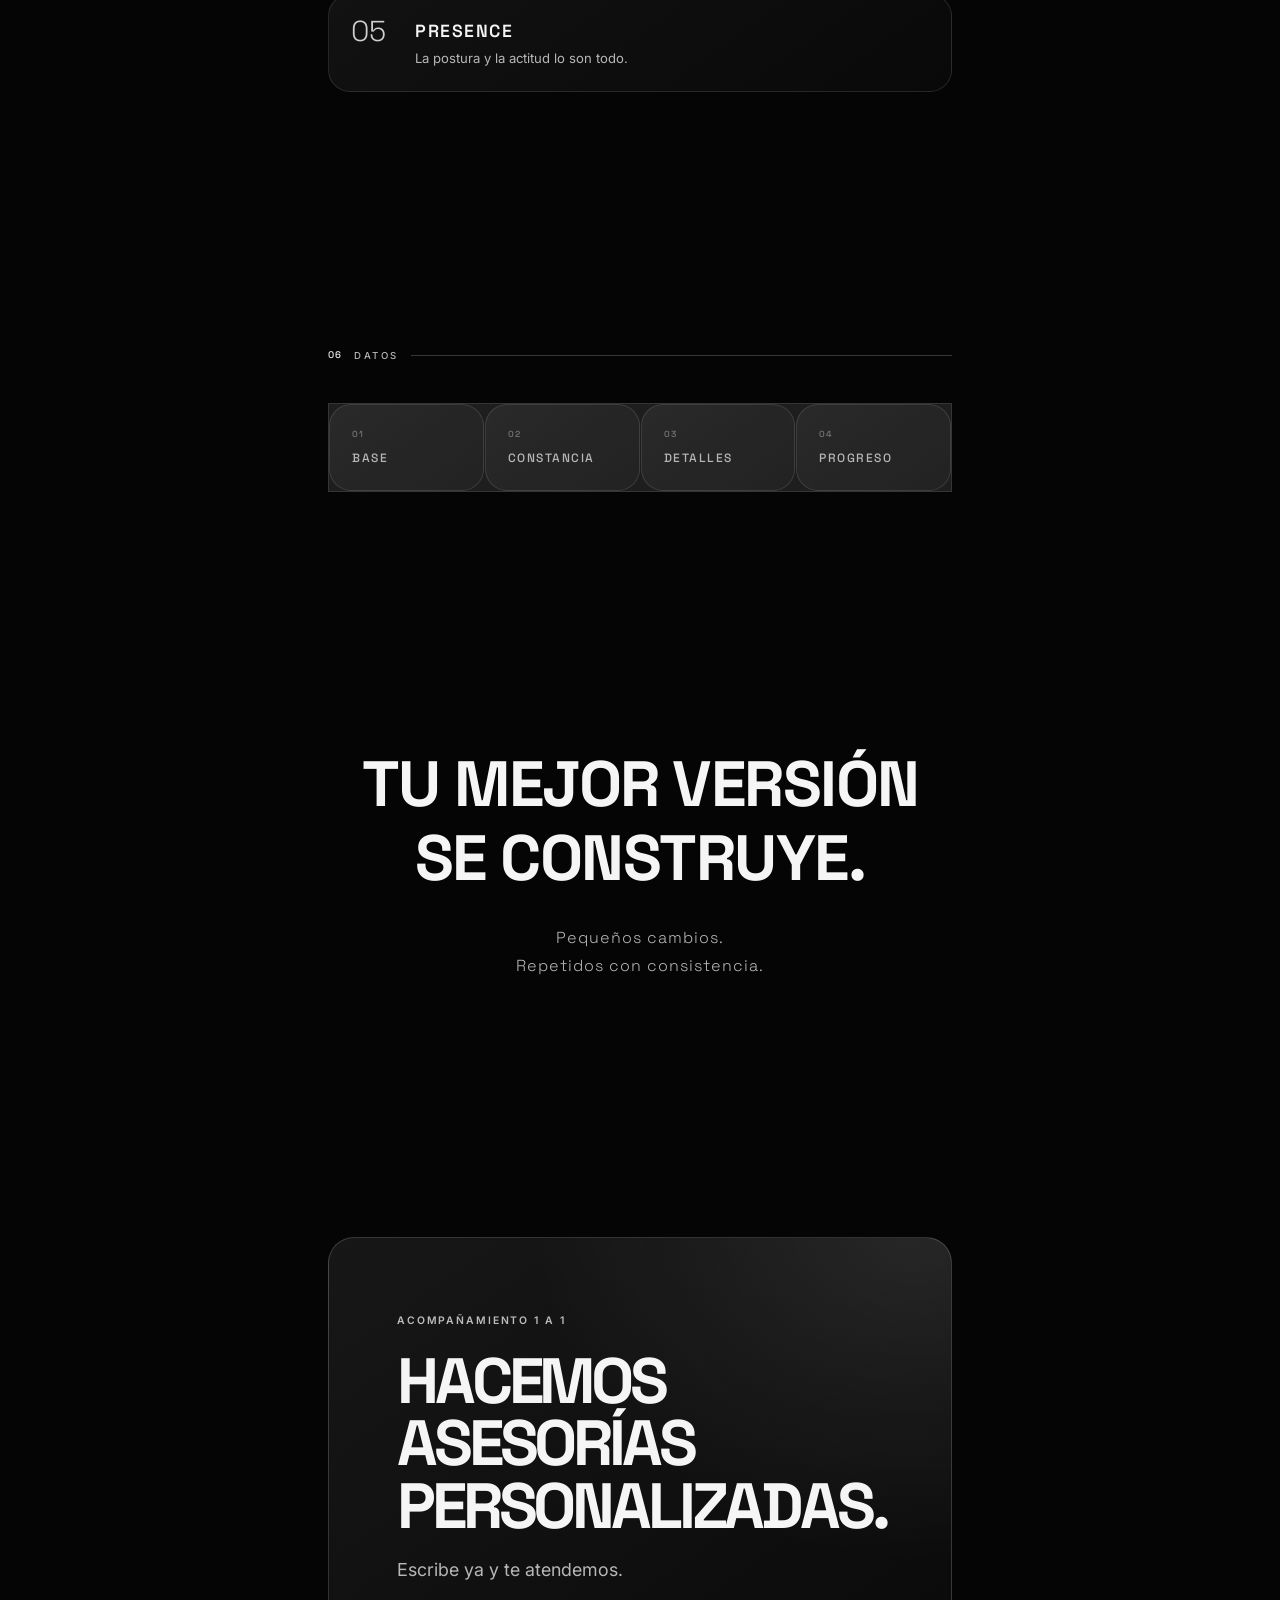
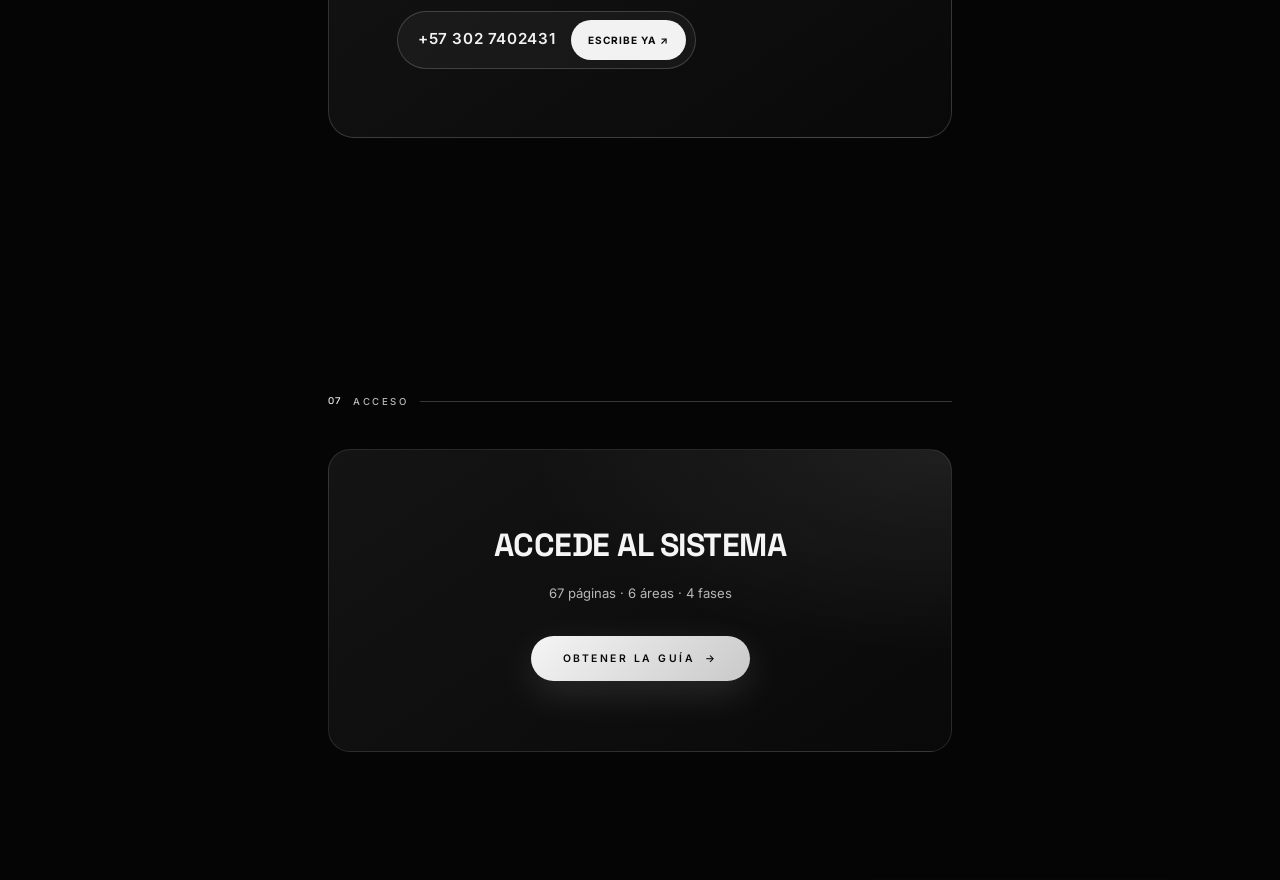
==== commit 53e8e9f9: "Add files via upload" ====
--- a/index.html
+++ b/index.html
@@ -11,14 +11,14 @@
     <meta property="og:type" content="website">
     <meta property="og:title" content="Metamorphosis — Sistema de Transformación Personal">
     <meta property="og:description" content="Un sistema de 67 páginas para transformar tu apariencia de forma intencional.">
-    <meta property="og:image" content="assets/1.jpeg">
+    <meta property="og:image" content="assets/5.jpeg">
     <meta name="twitter:card" content="summary_large_image">
 
     <link rel="icon" href="favicon.svg" type="image/svg+xml">
     <link rel="preconnect" href="https://fonts.googleapis.com">
     <link rel="preconnect" href="https://fonts.gstatic.com" crossorigin>
     <link href="https://fonts.googleapis.com/css2?family=Inter:wght@300;400;500;600&family=Space+Grotesk:wght@300;400;500;600;700&display=swap" rel="stylesheet">
-    <link rel="preload" as="image" href="assets/1.jpeg">
+    <link rel="preload" as="image" href="assets/5.jpeg">
     <link rel="stylesheet" href="css/style.css">
     <link rel="stylesheet" href="css/access.css">
 </head>
@@ -94,7 +94,7 @@
         </div>
 
                 <figure class="hero-portrait">
-            <img src="assets/1.jpeg" alt="Retrato que representa el proceso personal de transformación" fetchpriority="high" decoding="async">
+            <img src="assets/5.jpeg" alt="Retrato que representa el proceso personal de transformación" fetchpriority="high" decoding="async">
             <span class="portrait-orbit" aria-hidden="true"></span>
             <span class="portrait-index" aria-hidden="true">01</span>
             <figcaption><span>EL PROCESO ES PERSONAL</span><span>EMPIEZA POR TI ↗</span></figcaption>
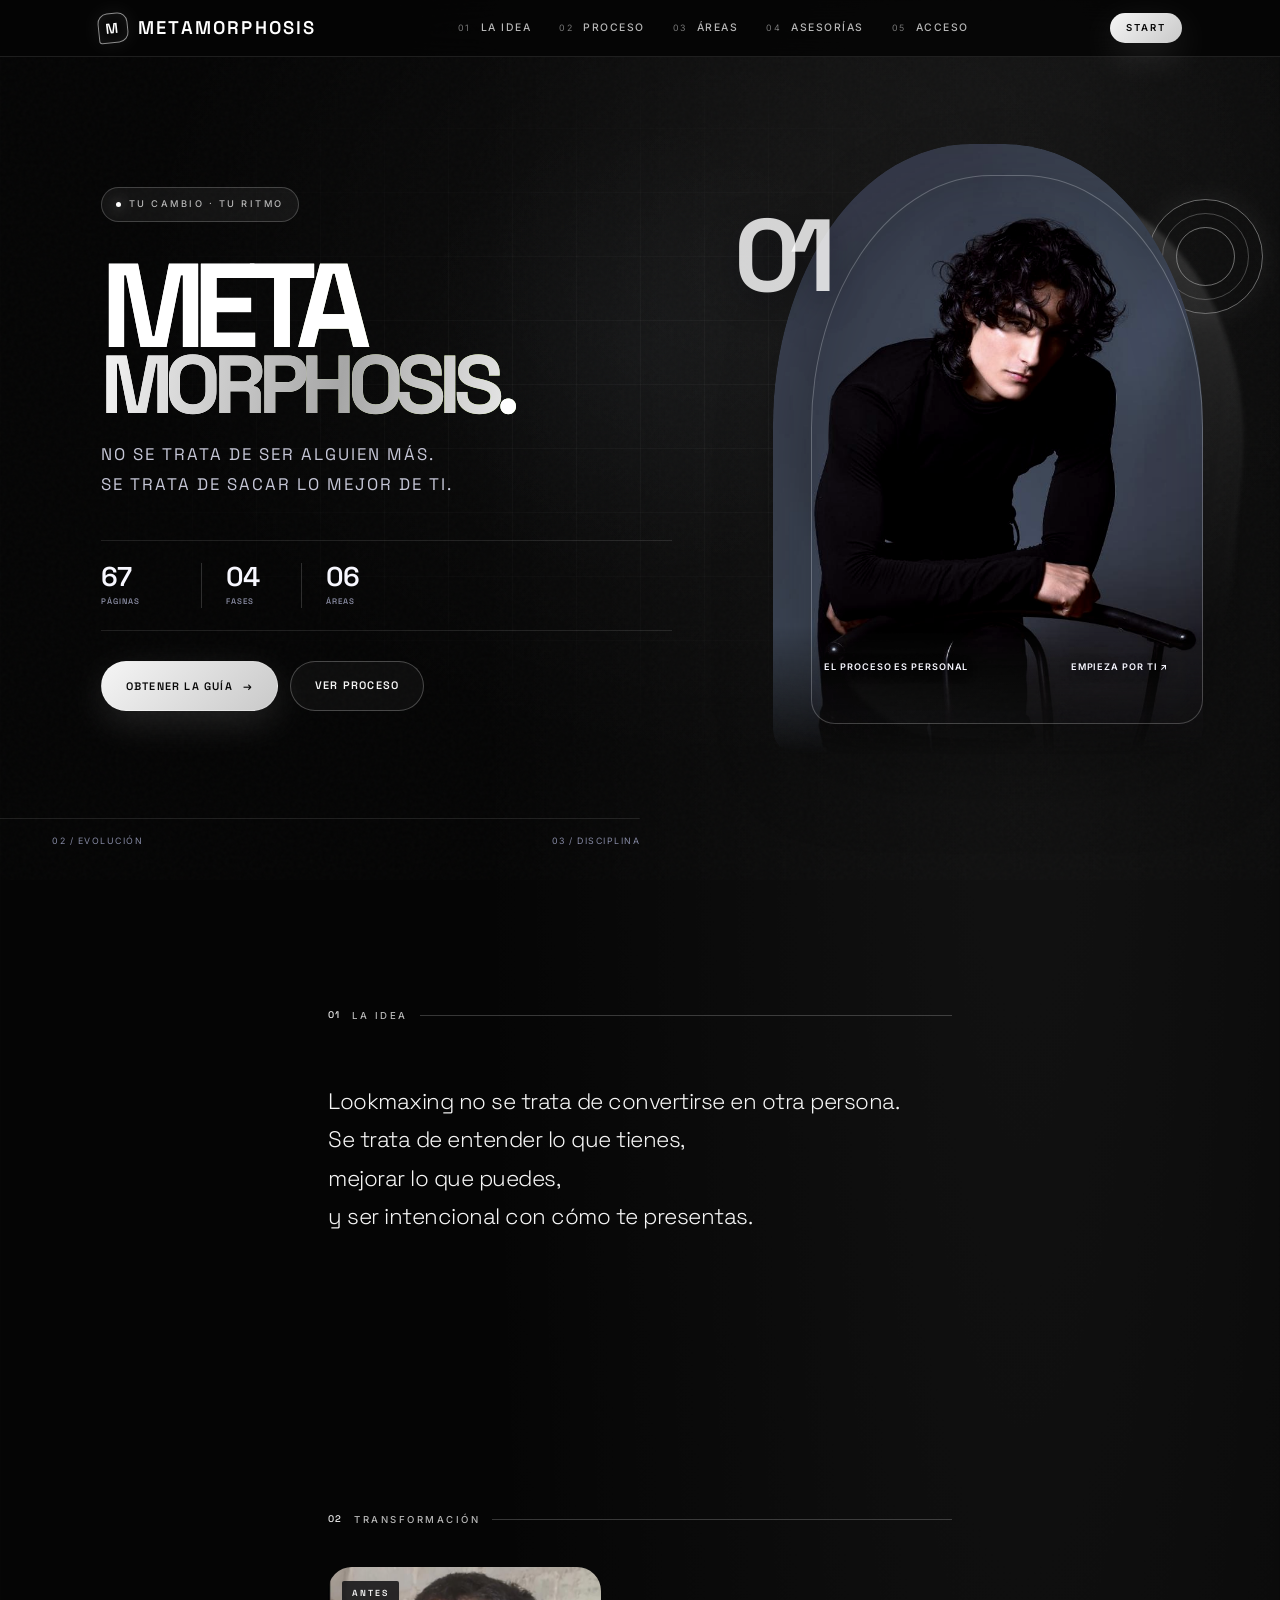
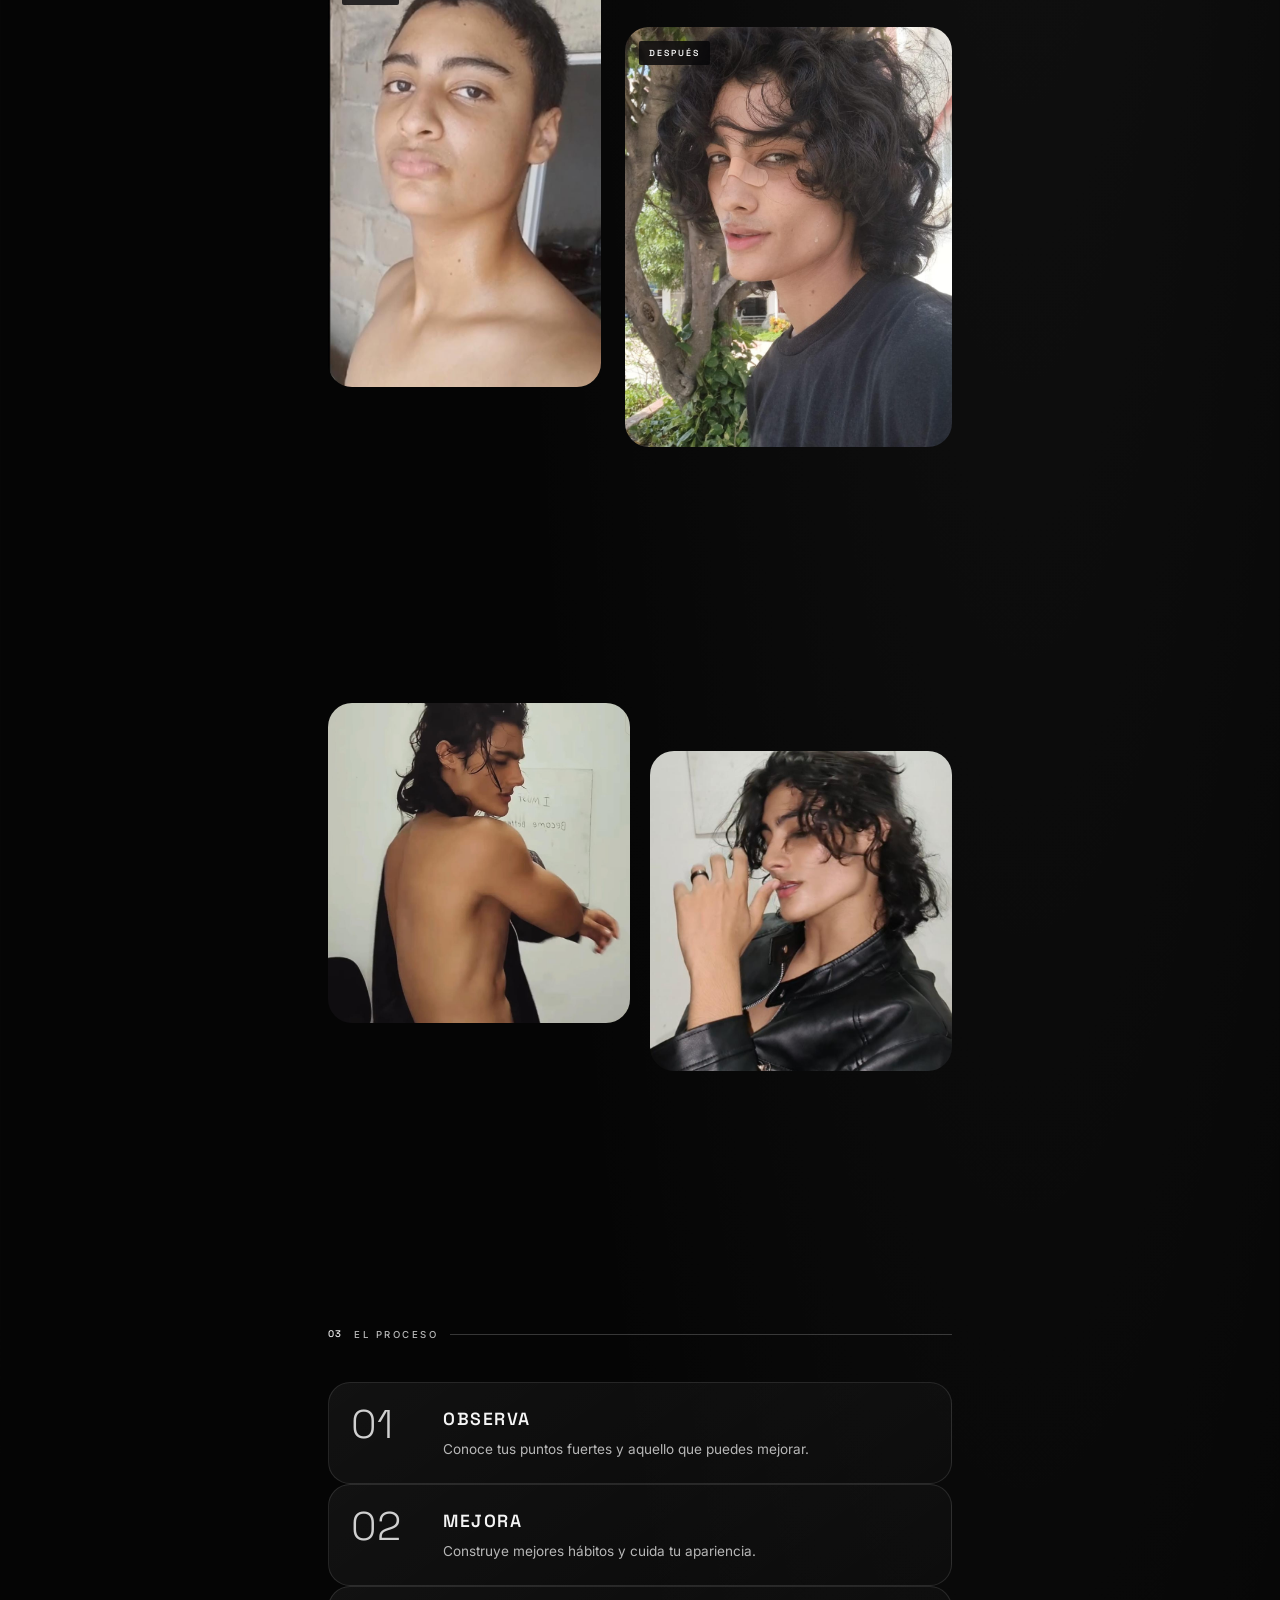
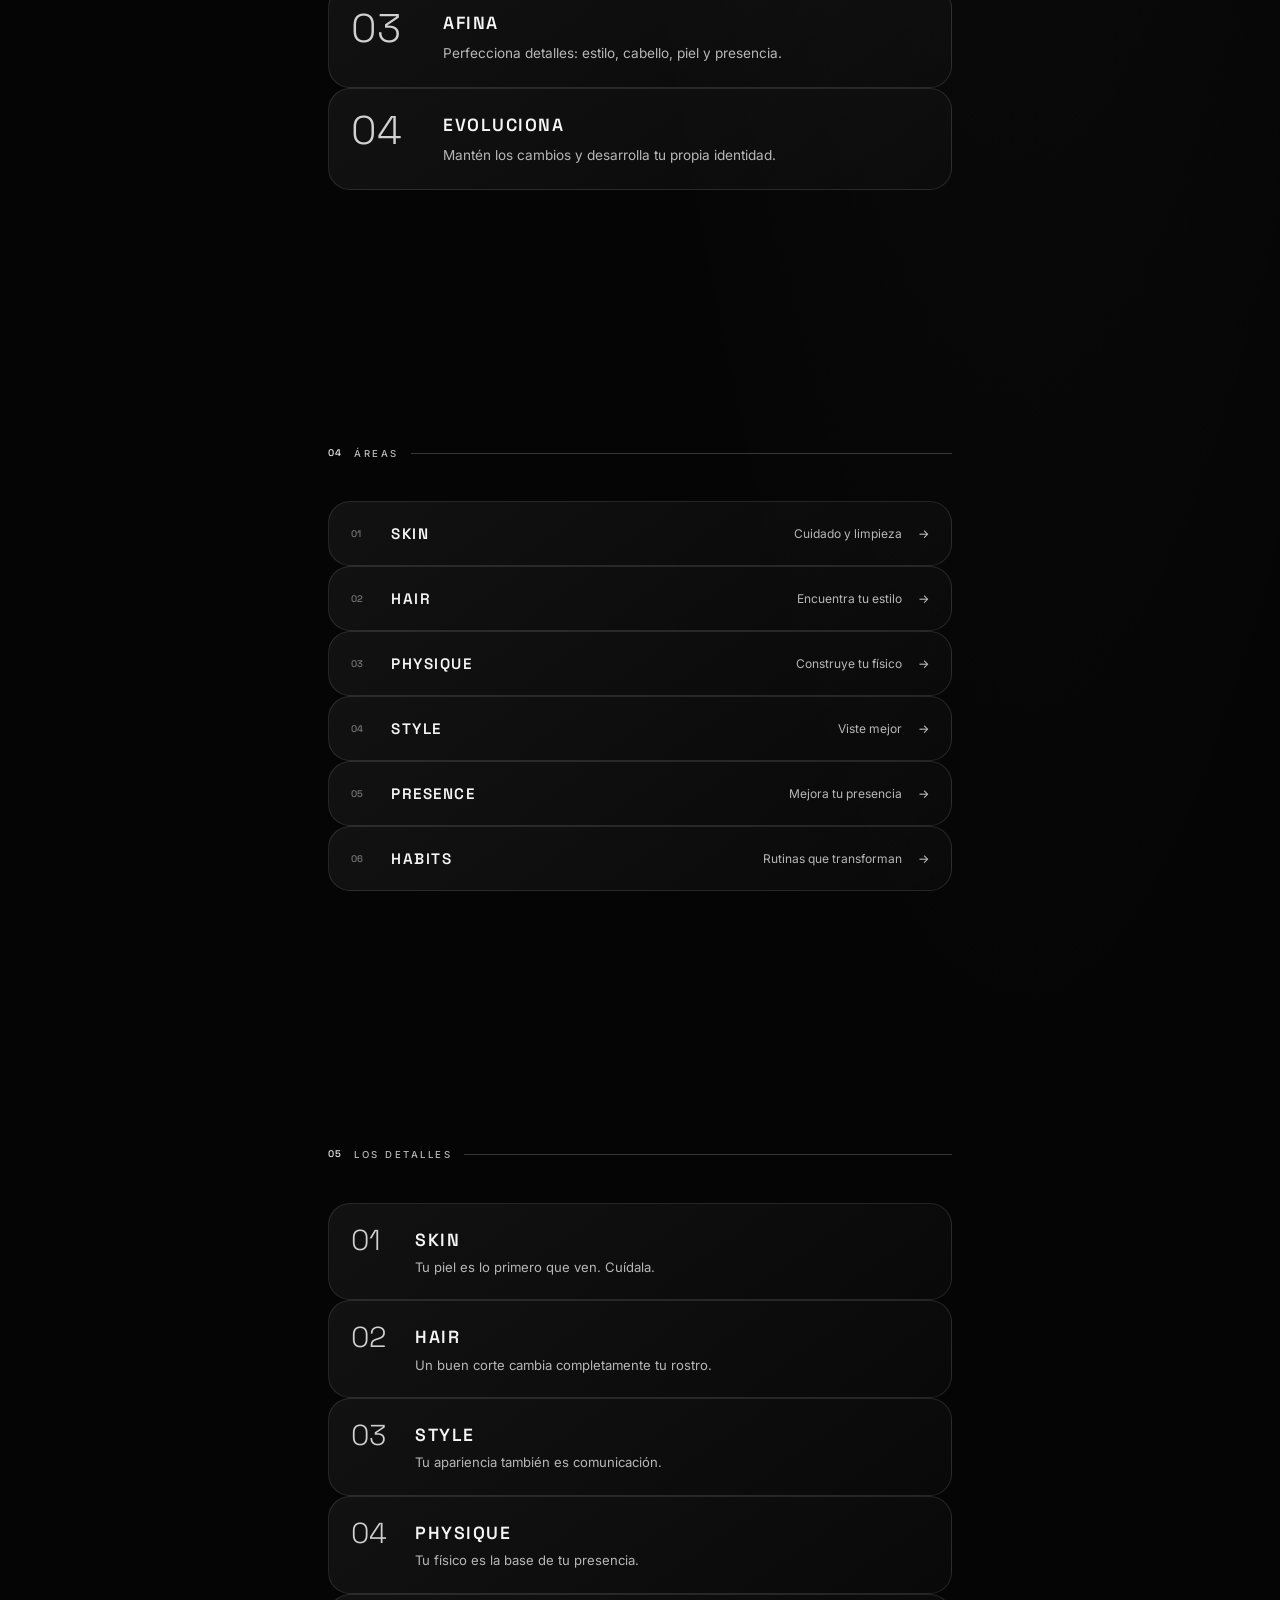
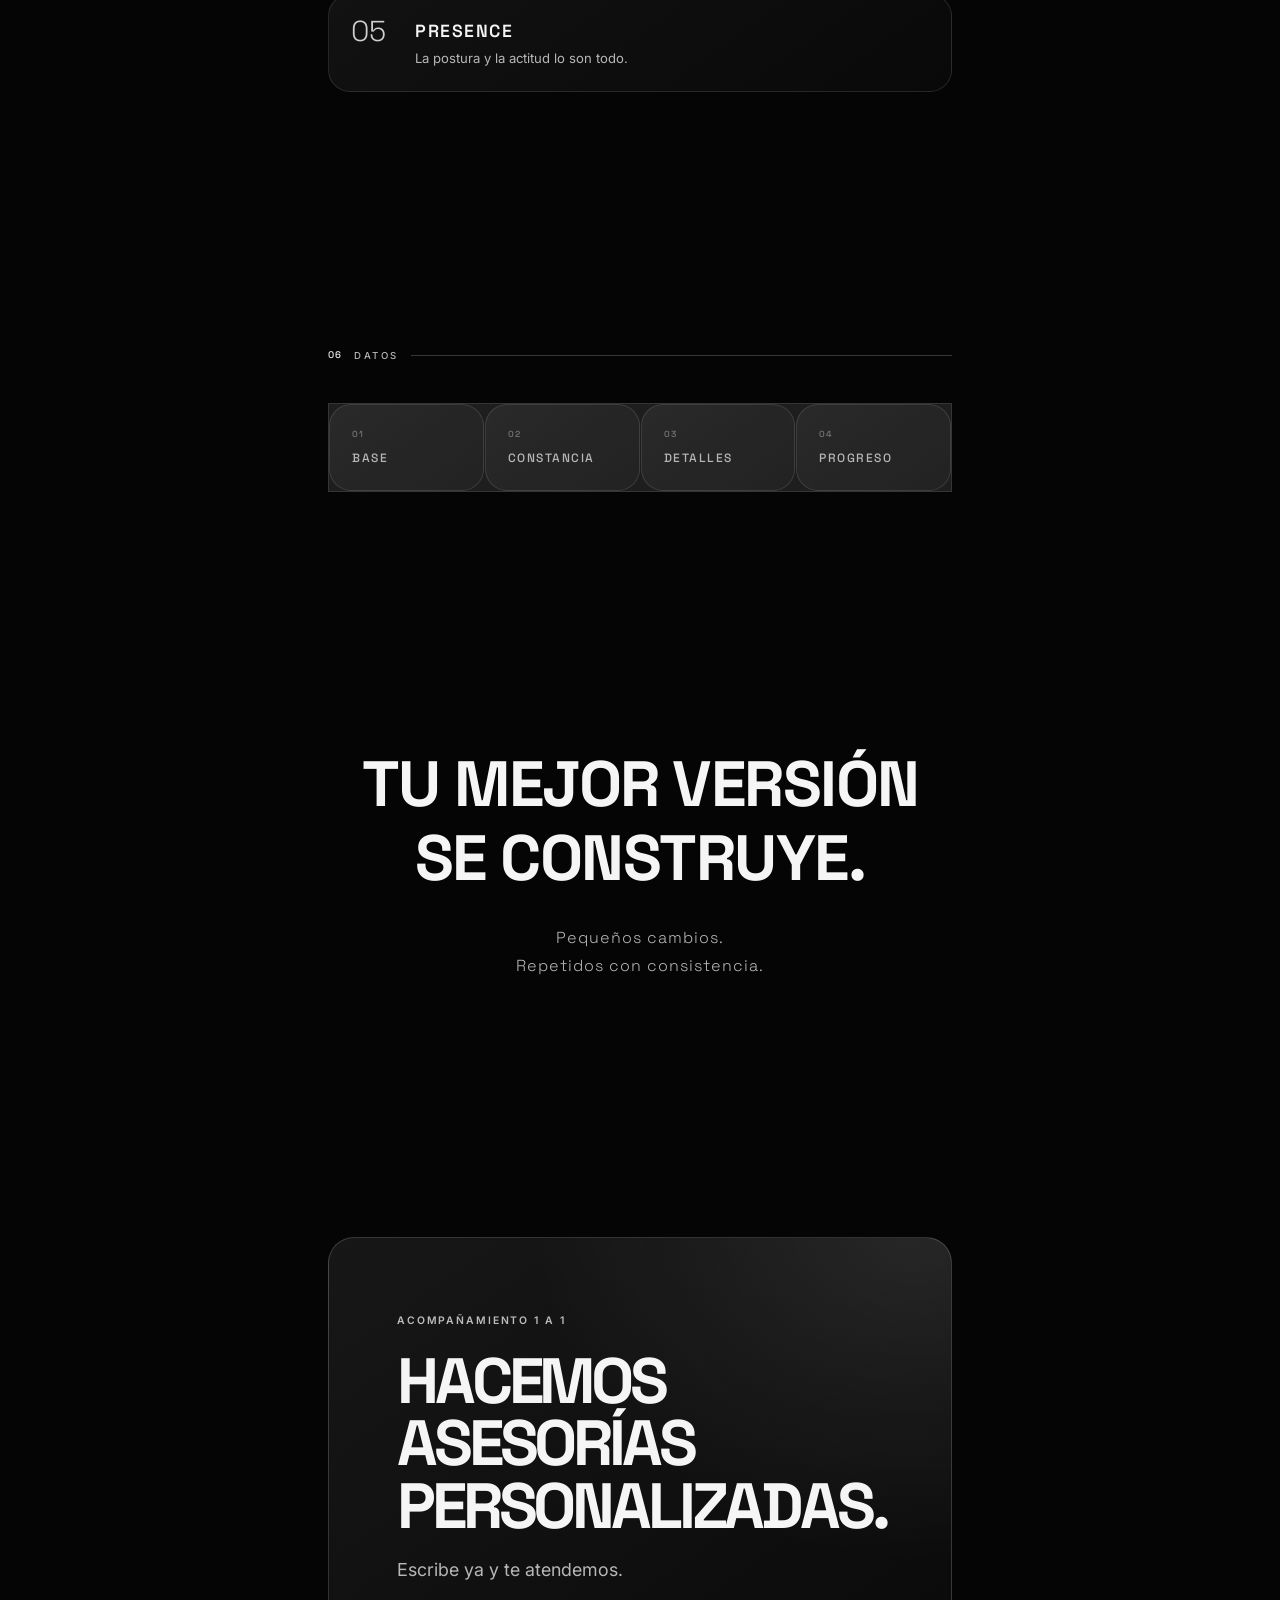
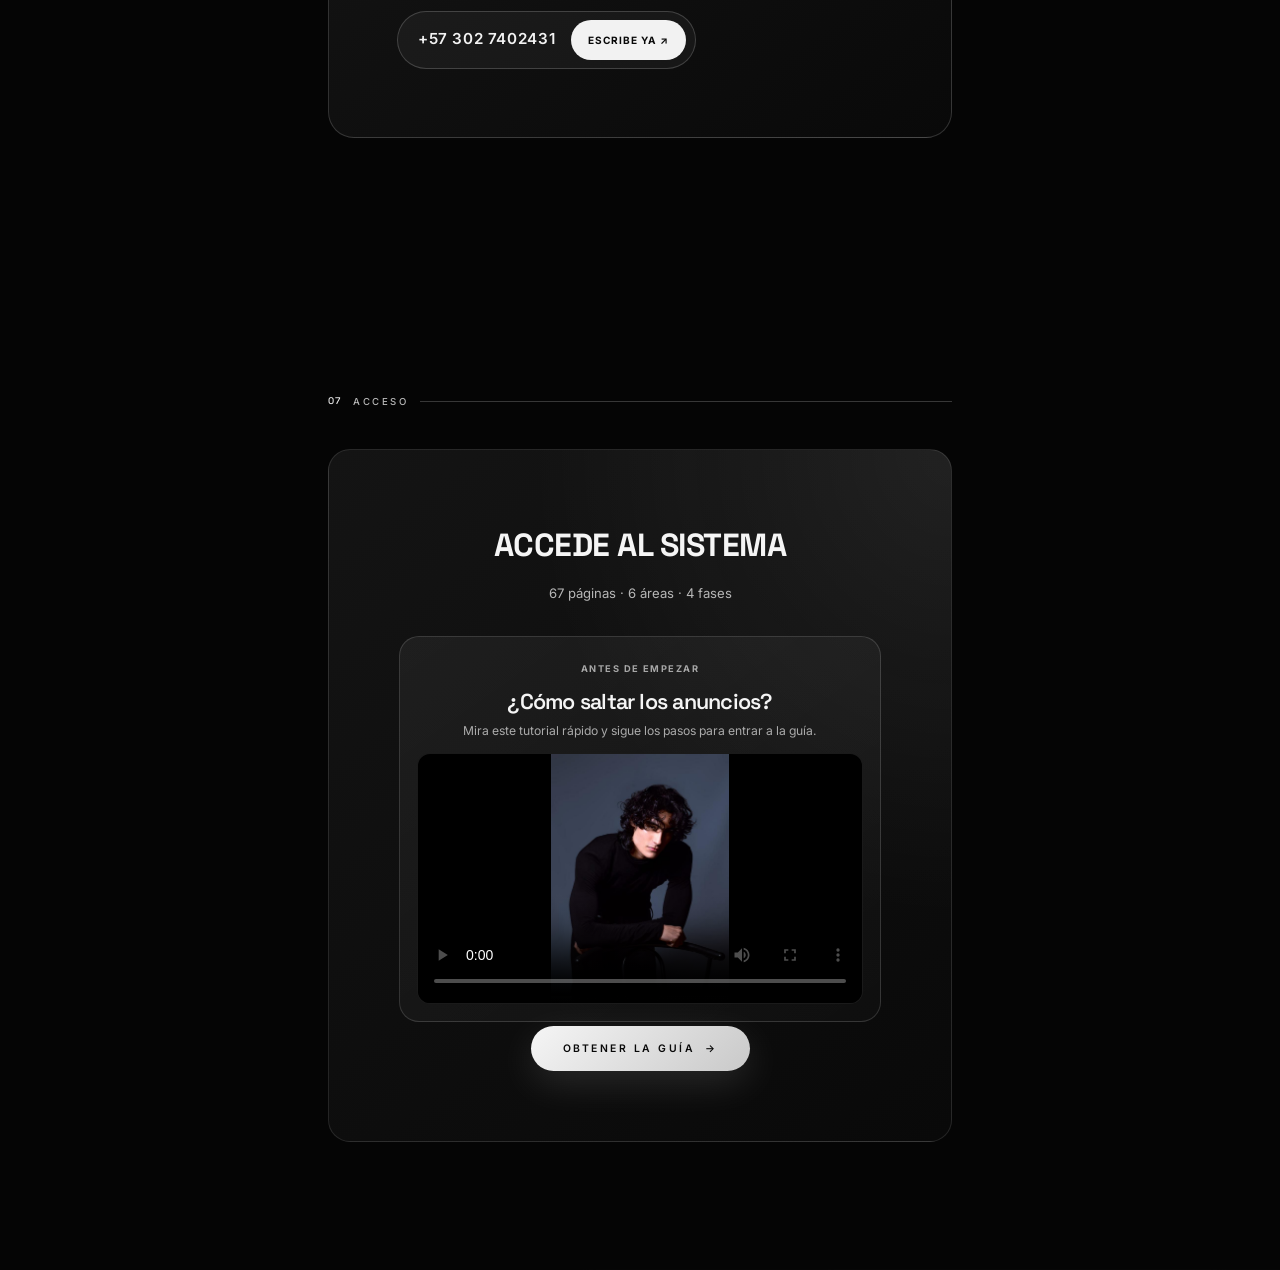
==== commit e932ab37: "Add files via upload" ====
--- a/index.html
+++ b/index.html
@@ -83,9 +83,8 @@
                     <span class="hero-stat-num">06</span>
                     <span class="hero-stat-label">ÁREAS</span>
                 </div>
-            </div>
-
-            <div class="hero-actions">
+            </div>
+<div class="hero-actions">
                 <button type="button" class="hero-cta" data-open-access>
                     OBTENER LA GUÍA <span class="cta-arrow">→</span>
                 </button>
@@ -356,7 +355,19 @@
 
             <div class="access-block">
                 <h2 class="access-title">ACCEDE AL SISTEMA</h2>
-                <p class="access-sub">67 páginas · 6 áreas · 4 fases</p>
+                <p class="access-sub">67 páginas · 6 áreas · 4 fases</p>
+
+                <section class="access-tutorial" aria-labelledby="tutorialHeading">
+                <div class="access-tutorial-heading">
+                    <span class="access-tutorial-kicker">ANTES DE EMPEZAR</span>
+                    <h2 id="tutorialHeading">¿Cómo saltar los anuncios?</h2>
+                    <p>Mira este tutorial rápido y sigue los pasos para entrar a la guía.</p>
+                </div>
+                <video class="access-tutorial-video" controls playsinline preload="metadata" poster="assets/5.jpeg" aria-label="Tutorial para saltar los anuncios y entrar a la guía">
+                    <source src="assets/tutorial.mp4" type="video/mp4">
+                    Tu navegador no puede reproducir este video. Descárgalo desde la carpeta de recursos del sitio.
+                </video>
+            </section>
 
                 <button type="button" class="btn-access" data-open-access>
                     OBTENER LA GUÍA <span class="btn-arrow">→</span>
--- a/css/style.css
+++ b/css/style.css
@@ -1504,4 +1504,12 @@
 .consultation-contact:hover { transform:translateY(-2px); border-color:rgba(255,255,255,.42); background:rgba(255,255,255,.08); }
 .consultation-number { color:#f2f2f2; font-size:.95rem; font-weight:600; letter-spacing:.04em; }
 .consultation-button { padding:12px 17px; border-radius:999px; background:#f2f2f2; color:#090909; font-size:.63rem; font-weight:700; letter-spacing:.1em; }
-@media(max-width:480px) { .consultation-contact { width:100%; padding-left:14px; gap:8px; } .consultation-number { font-size:.84rem; } .consultation-button { padding:11px 13px; font-size:.58rem; } }+@media(max-width:480px) { .consultation-contact { width:100%; padding-left:14px; gap:8px; } .consultation-number { font-size:.84rem; } .consultation-button { padding:11px 13px; font-size:.58rem; } }
+/* Tutorial de acceso, visible antes de abrir la guía */
+.access-tutorial { width:min(100%,560px); margin:26px 0 4px; padding:17px; border:1px solid rgba(255,255,255,.14); border-radius:20px; background:linear-gradient(145deg,rgba(255,255,255,.055),rgba(255,255,255,.018)); }
+.access-tutorial-heading { margin-bottom:12px; }
+.access-tutorial-kicker { color:#a7a7a7; font-size:.58rem; font-weight:700; letter-spacing:.16em; }
+.access-tutorial-heading h2 { margin-top:5px; color:#f5f5f5; font-family:var(--font-display); font-size:clamp(1.05rem,2.4vw,1.35rem); font-weight:600; letter-spacing:-.035em; }
+.access-tutorial-heading p { margin-top:3px; color:#aaa; font-size:.76rem; line-height:1.55; }
+.access-tutorial-video { display:block; width:100%; aspect-ratio:16/9; border:1px solid rgba(255,255,255,.1); border-radius:13px; background:#000; object-fit:contain; }
+@media(max-width:760px) { .access-tutorial { margin:22px 0 2px; padding:13px; text-align:left; } }
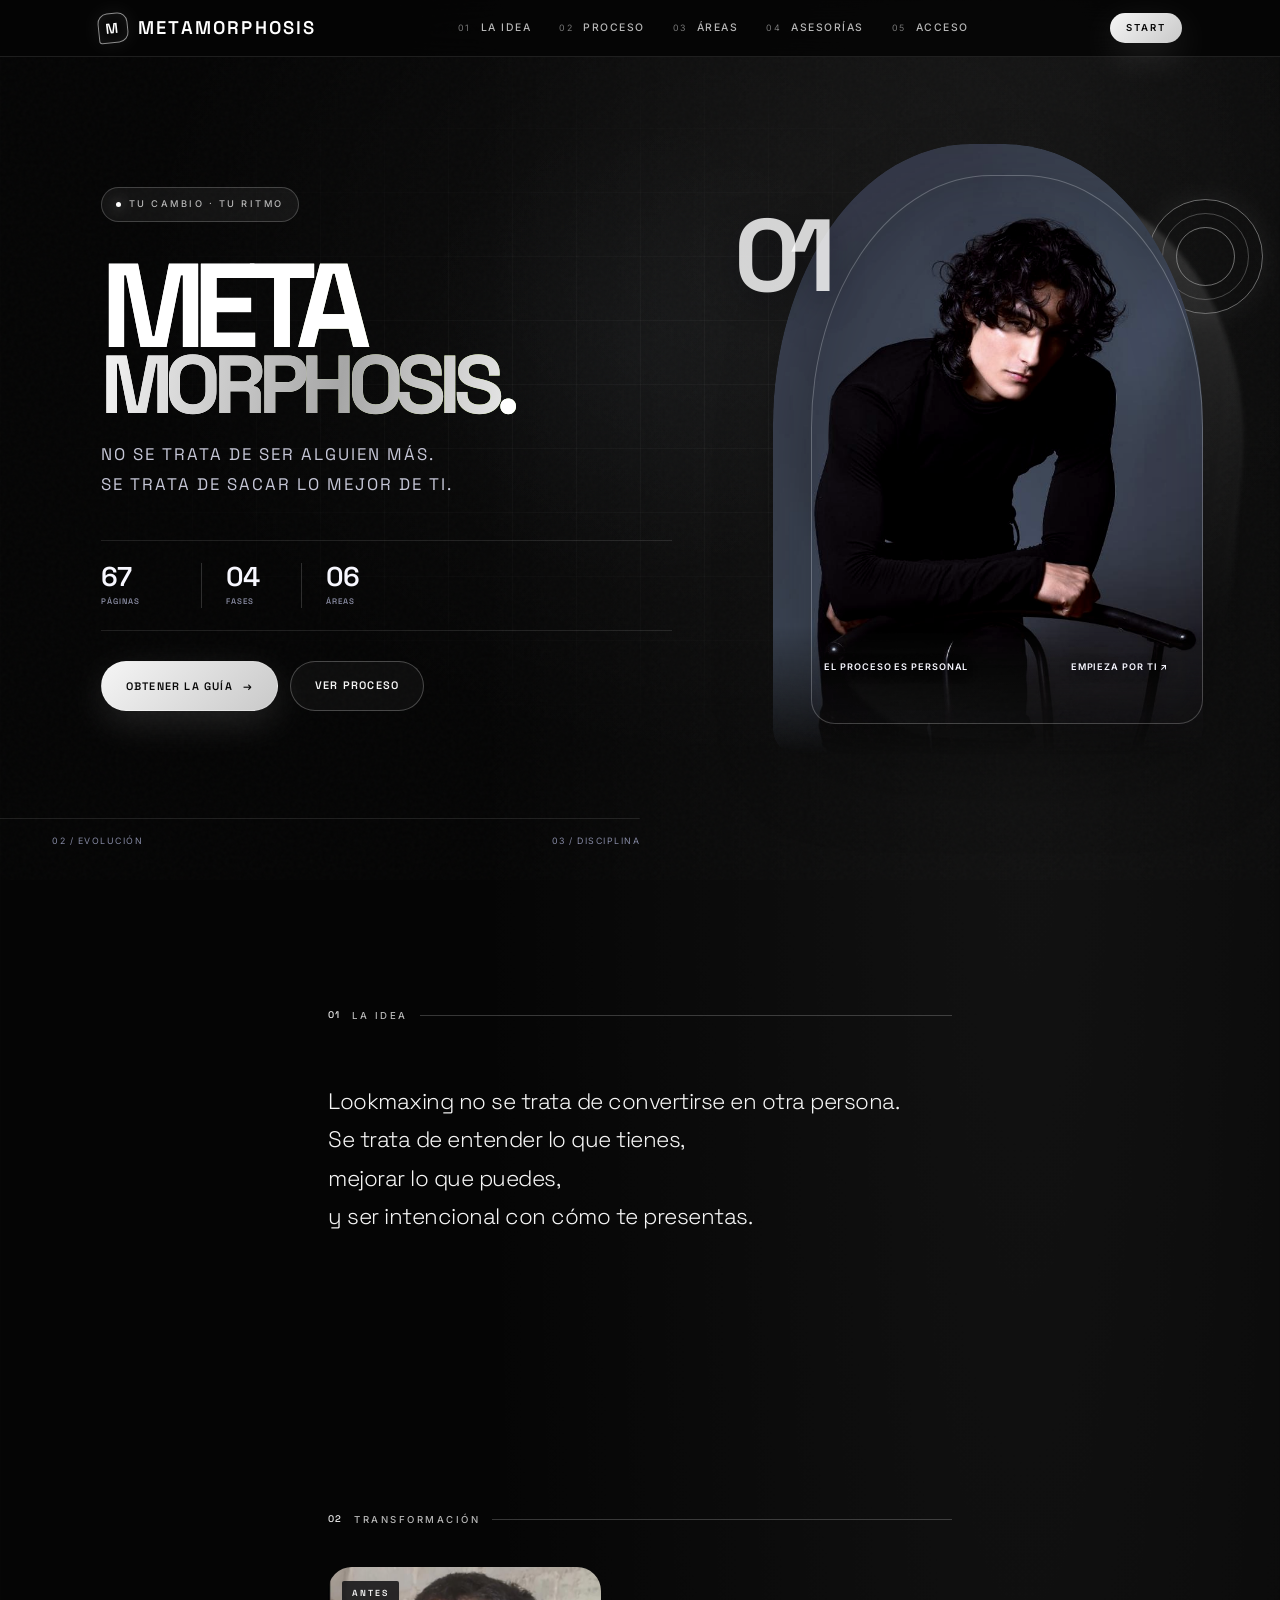
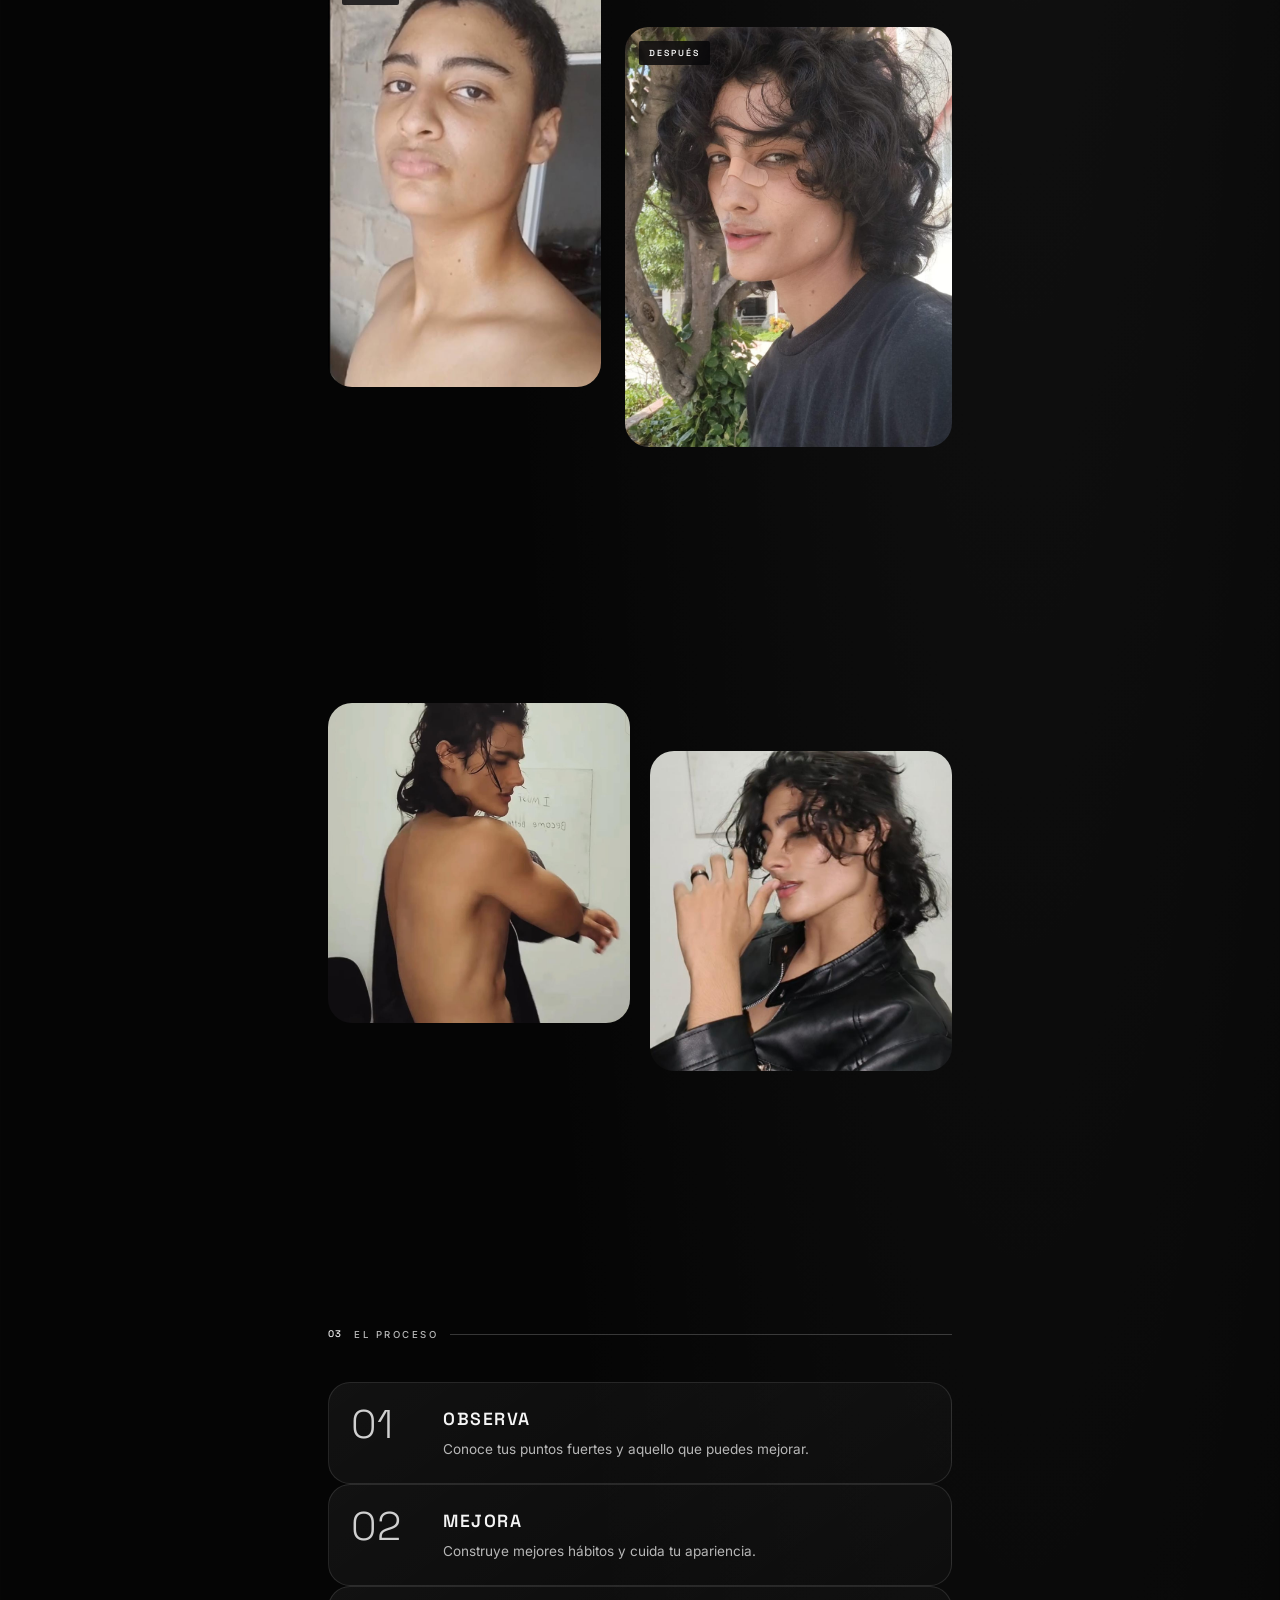
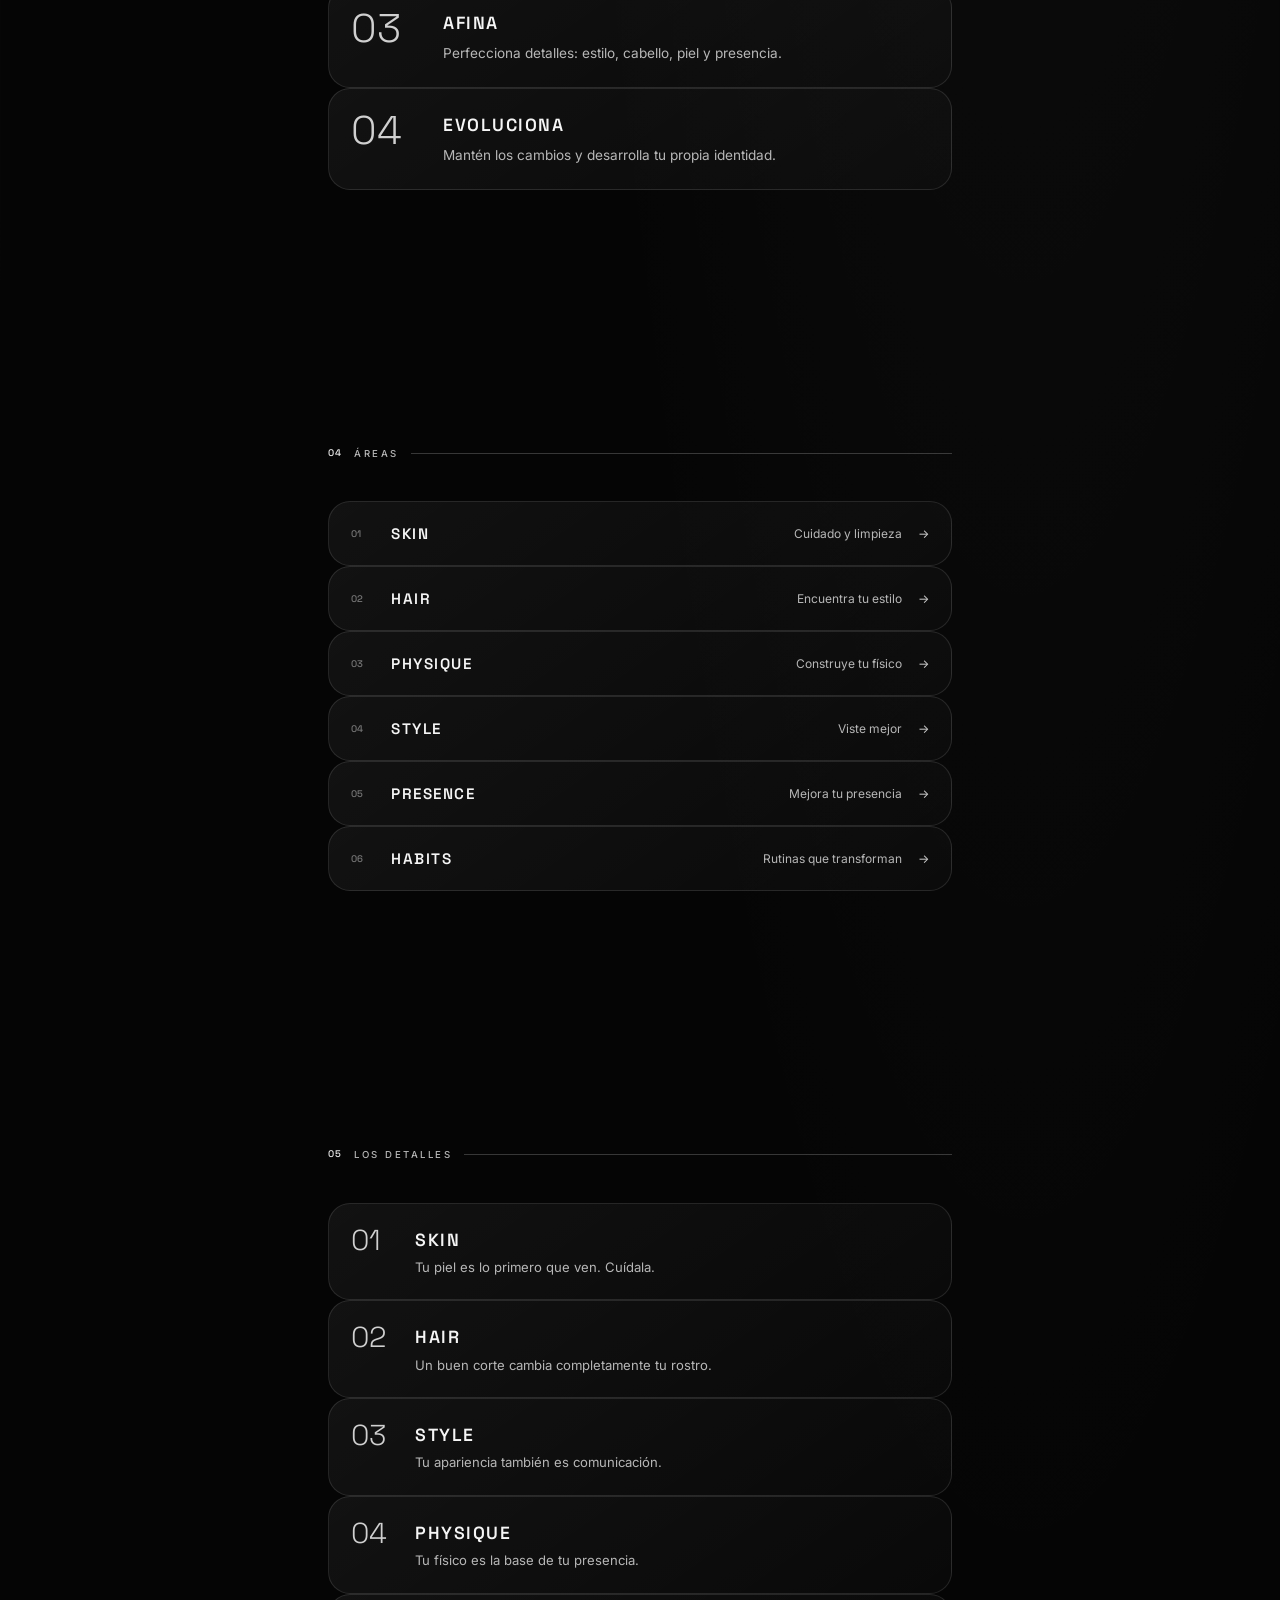
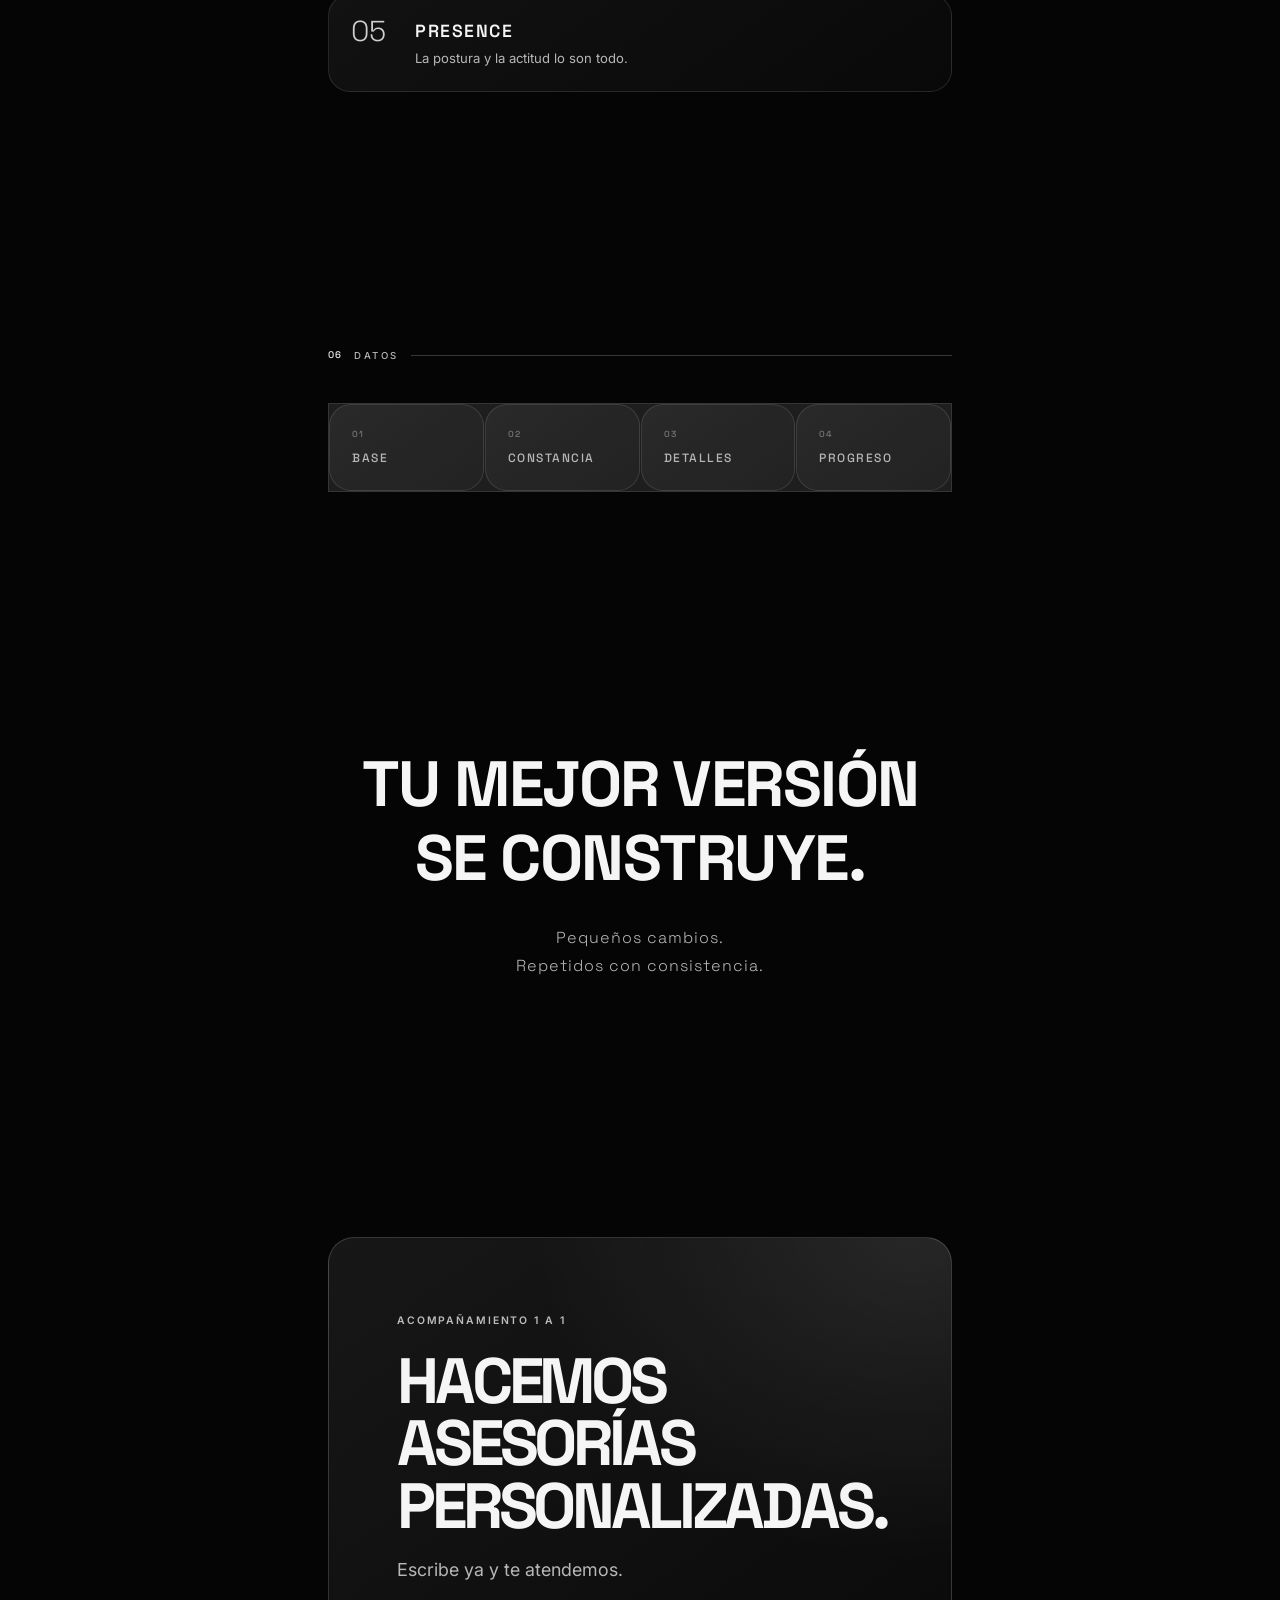
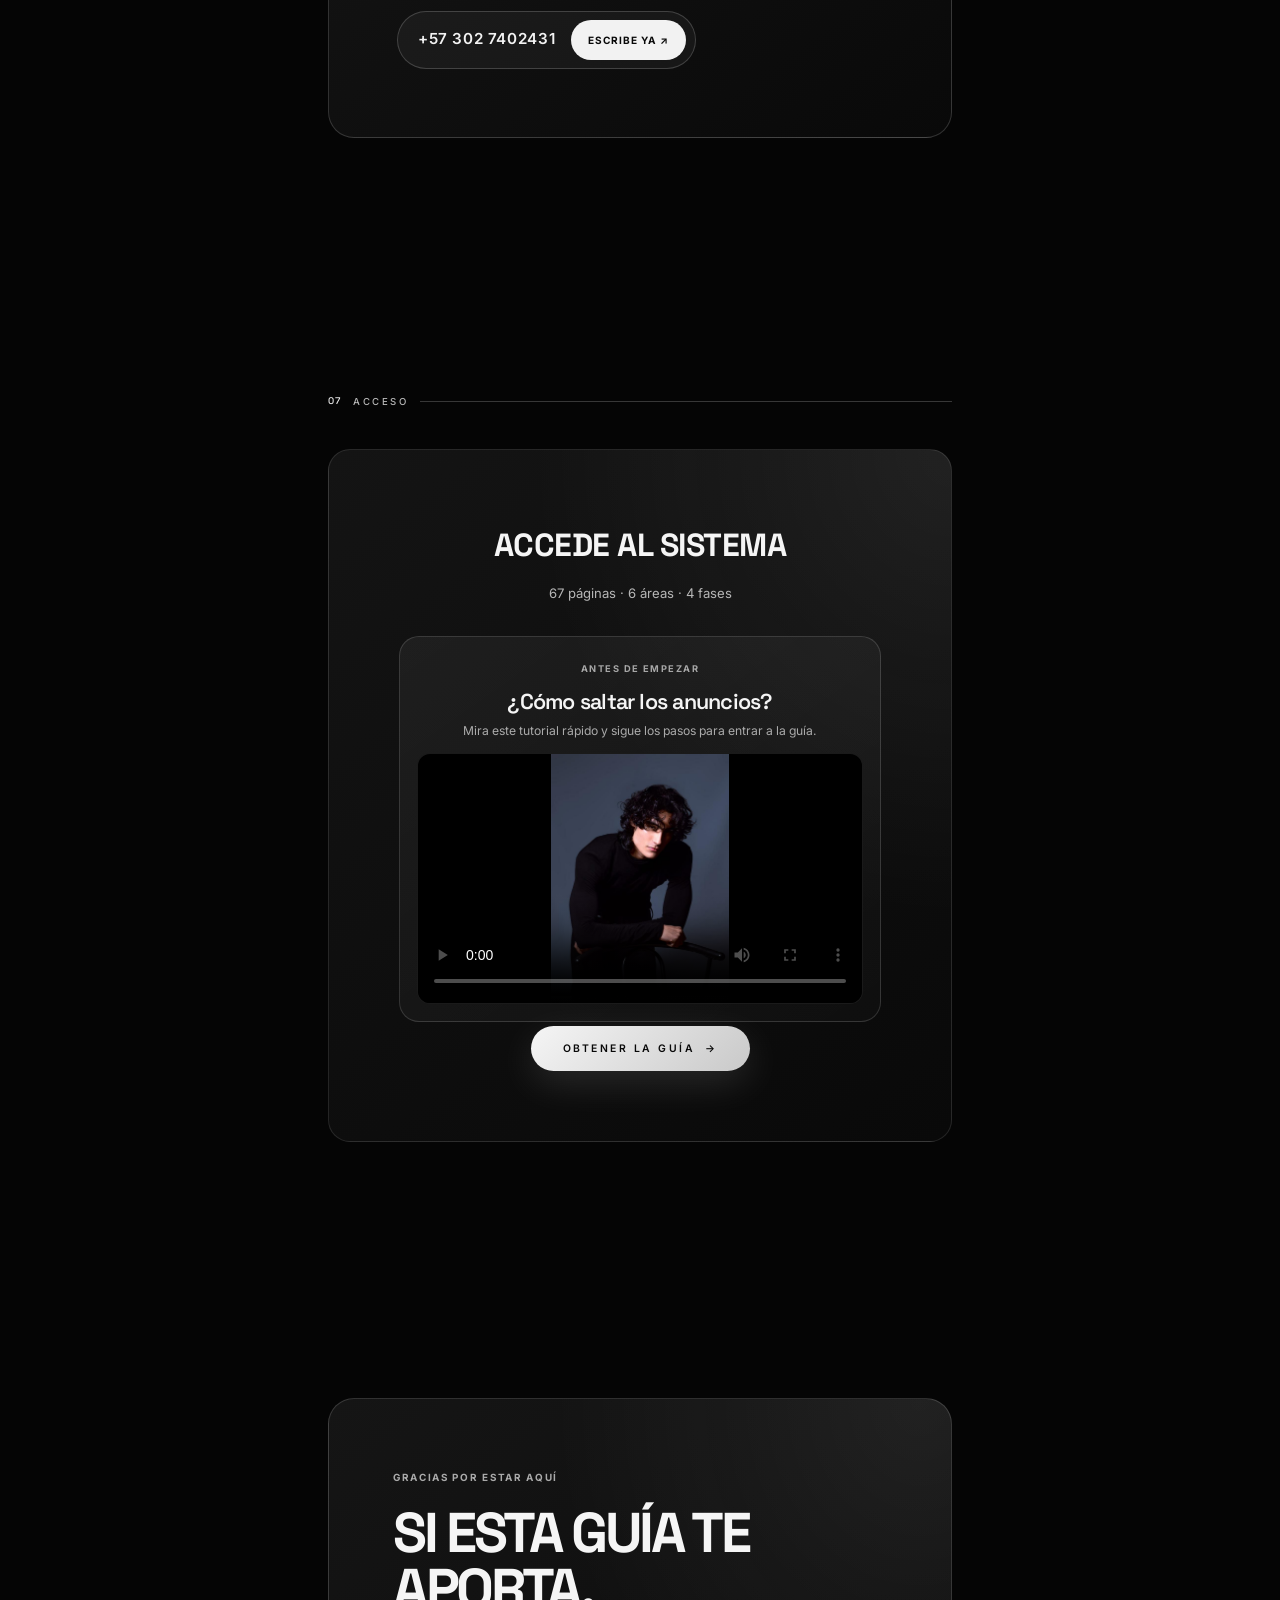
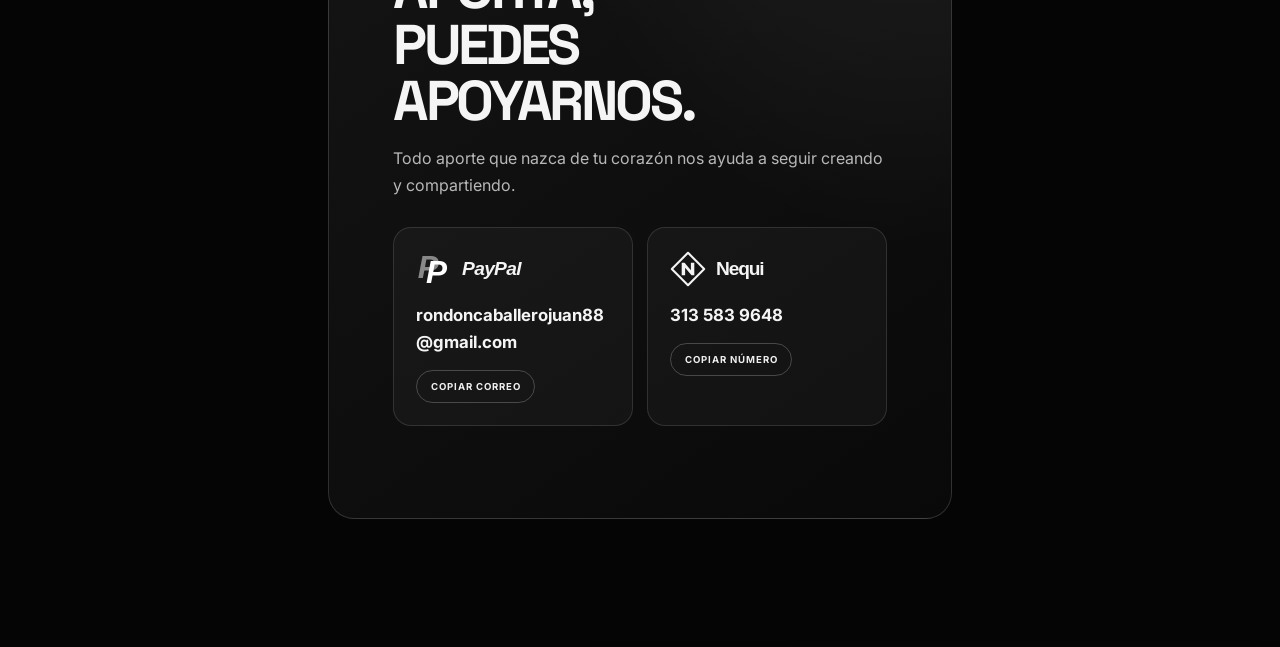
==== commit d1048ab1: "Add files via upload" ====
--- a/index.html
+++ b/index.html
@@ -376,6 +376,34 @@
         </div>
     </section>
 
+    <section class="section support-section" id="apoyar">
+        <div class="container">
+            <div class="support-card">
+                <span class="support-kicker">GRACIAS POR ESTAR AQUÍ</span>
+                <h2>SI ESTA GUÍA TE APORTA,<br>PUEDES APOYARNOS.</h2>
+                <p>Todo aporte que nazca de tu corazón nos ayuda a seguir creando y compartiendo.</p>
+                <div class="support-options">
+                    <article class="support-option">
+                        <div class="support-brand paypal-brand" aria-label="PayPal">
+                            <svg viewBox="0 0 40 40" aria-hidden="true" focusable="false"><text x="2" y="30" class="paypal-mark-back">P</text><text x="11" y="35" class="paypal-mark-front">P</text></svg>
+                            <span>PayPal</span>
+                        </div>
+                        <strong class="support-value">rondoncaballerojuan88@gmail.com</strong>
+                        <button class="support-copy" type="button" data-copy-value="rondoncaballerojuan88@gmail.com">COPIAR CORREO</button>
+                    </article>
+                    <article class="support-option">
+                        <div class="support-brand nequi-brand" aria-label="Nequi">
+                            <svg viewBox="0 0 40 40" aria-hidden="true" focusable="false"><path d="M20 2 38 20 20 38 2 20 20 2Z" class="nequi-mark-outline"/><path d="M13 27V13h3.2l7 8.3V13H27v14h-3.1l-7.1-8.4V27H13Z" class="nequi-mark-letter"/></svg>
+                            <span>Nequi</span>
+                        </div>
+                        <strong class="support-value">313 583 9648</strong>
+                        <button class="support-copy" type="button" data-copy-value="3135839648">COPIAR NÚMERO</button>
+                    </article>
+                </div>
+                <p class="support-copy-status" aria-live="polite"></p>
+            </div>
+        </div>
+    </section>
     <script src="js/app.js"></script>
 </body>
 </html>
--- a/css/style.css
+++ b/css/style.css
@@ -1512,4 +1512,26 @@
 .access-tutorial-heading h2 { margin-top:5px; color:#f5f5f5; font-family:var(--font-display); font-size:clamp(1.05rem,2.4vw,1.35rem); font-weight:600; letter-spacing:-.035em; }
 .access-tutorial-heading p { margin-top:3px; color:#aaa; font-size:.76rem; line-height:1.55; }
 .access-tutorial-video { display:block; width:100%; aspect-ratio:16/9; border:1px solid rgba(255,255,255,.1); border-radius:13px; background:#000; object-fit:contain; }
-@media(max-width:760px) { .access-tutorial { margin:22px 0 2px; padding:13px; text-align:left; } }+@media(max-width:760px) { .access-tutorial { margin:22px 0 2px; padding:13px; text-align:left; } }
+/* Apoyo voluntario */
+.support-card { padding:clamp(28px,6vw,64px); border:1px solid rgba(255,255,255,.15); border-radius:26px; background:radial-gradient(ellipse at 95% 0,rgba(255,255,255,.07),transparent 44%),linear-gradient(145deg,#151515,#090909); }
+.support-kicker,.support-method { color:#aaa; font-size:.62rem; font-weight:700; letter-spacing:.17em; }
+.support-card h2 { margin-top:16px; color:#f5f5f5; font-family:var(--font-display); font-size:clamp(1.9rem,5.8vw,3.5rem); letter-spacing:-.06em; line-height:1; }
+.support-card > p:not(.support-copy-status) { max-width:600px; margin-top:16px; color:#b8b8b8; line-height:1.7; }
+.support-options { display:grid; grid-template-columns:repeat(2,minmax(0,1fr)); gap:14px; margin-top:28px; }
+.support-option { display:flex; flex-direction:column; align-items:flex-start; gap:14px; min-width:0; padding:22px; border:1px solid rgba(255,255,255,.12); border-radius:18px; background:rgba(255,255,255,.035); }
+.support-value { max-width:100%; color:#f5f5f5; font-size:clamp(.9rem,2vw,1.05rem); overflow-wrap:anywhere; }
+.support-copy { padding:10px 14px; border:1px solid rgba(255,255,255,.22); border-radius:999px; color:#eee; font-size:.6rem; font-weight:700; letter-spacing:.1em; transition:background .2s,color .2s; }
+.support-copy:hover { background:#f2f2f2; color:#080808; }
+.support-copy-status { min-height:1.3em; margin-top:12px; color:#ccc; font-size:.78rem; }
+@media(max-width:600px) { .support-options { grid-template-columns:1fr; } .support-option { padding:18px; } }
+/* Marcas PayPal y Nequi en un solo tono */
+.support-brand { display:flex; align-items:center; gap:10px; min-height:38px; color:#f4f4f4; }
+.support-brand svg { display:block; width:36px; height:36px; flex:none; overflow:visible; }
+.support-brand > span { font-family:Arial, sans-serif; font-size:1.2rem; font-weight:700; letter-spacing:-.035em; }
+.paypal-brand > span { font-style:italic; }
+.paypal-mark-back,.paypal-mark-front { font-family:Arial, sans-serif; font-size:35px; font-weight:800; font-style:italic; fill:#888; }
+.paypal-mark-front { fill:#fff; }
+.nequi-brand > span { letter-spacing:-.06em; }
+.nequi-mark-outline { fill:none; stroke:#f4f4f4; stroke-width:2.3; stroke-linejoin:round; }
+.nequi-mark-letter { fill:#f4f4f4; }
